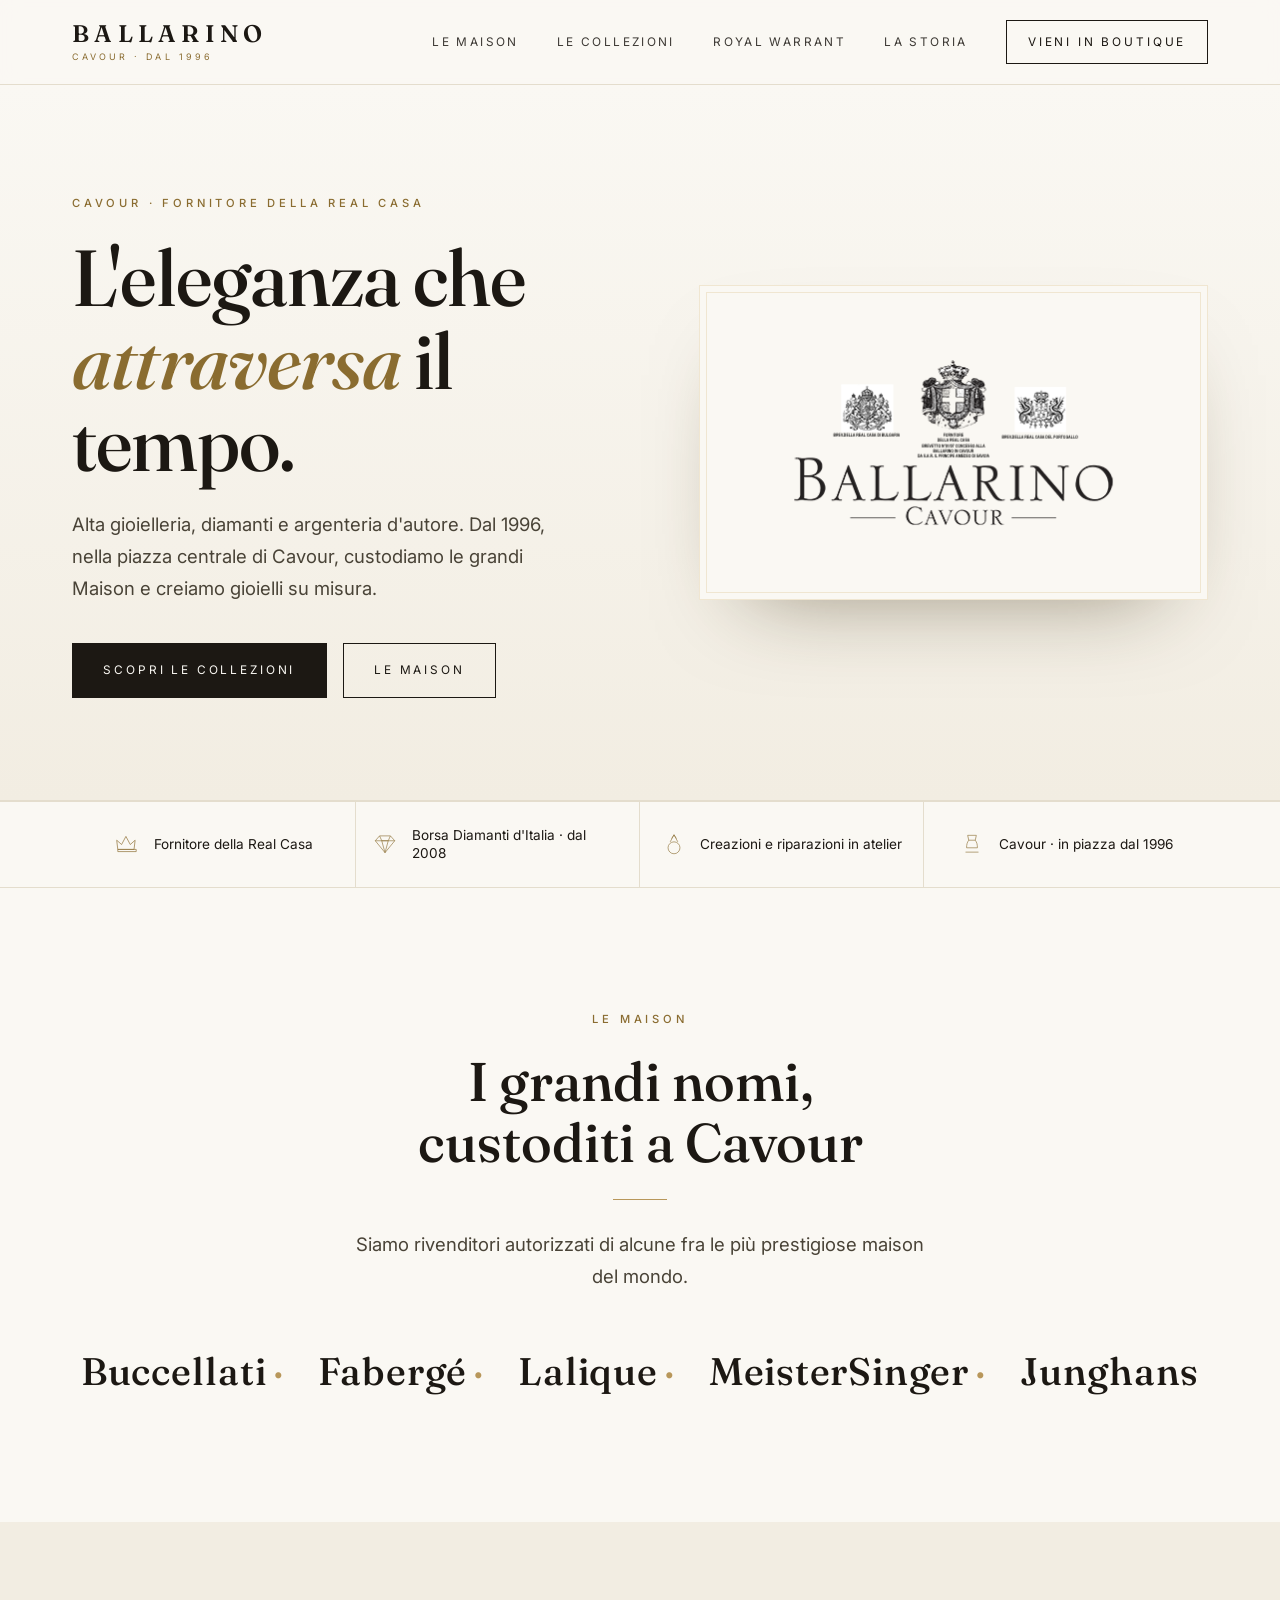
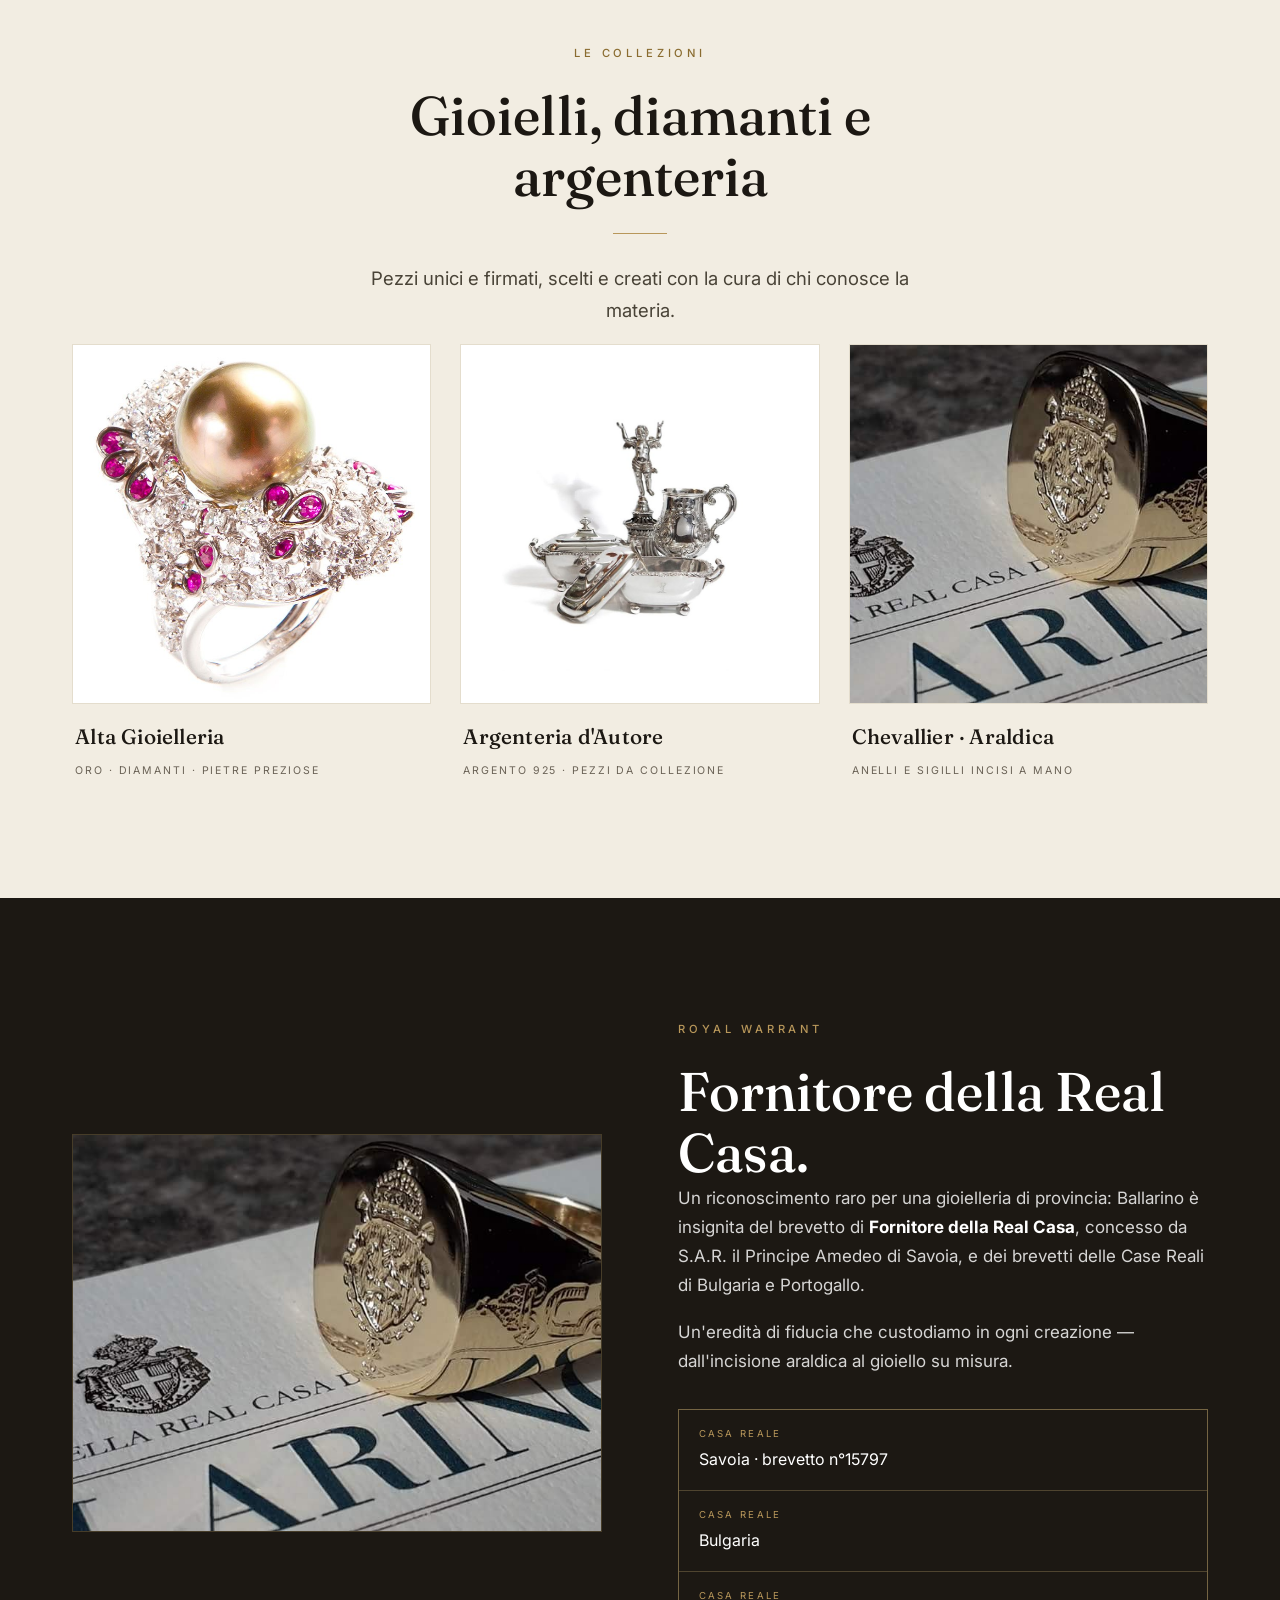
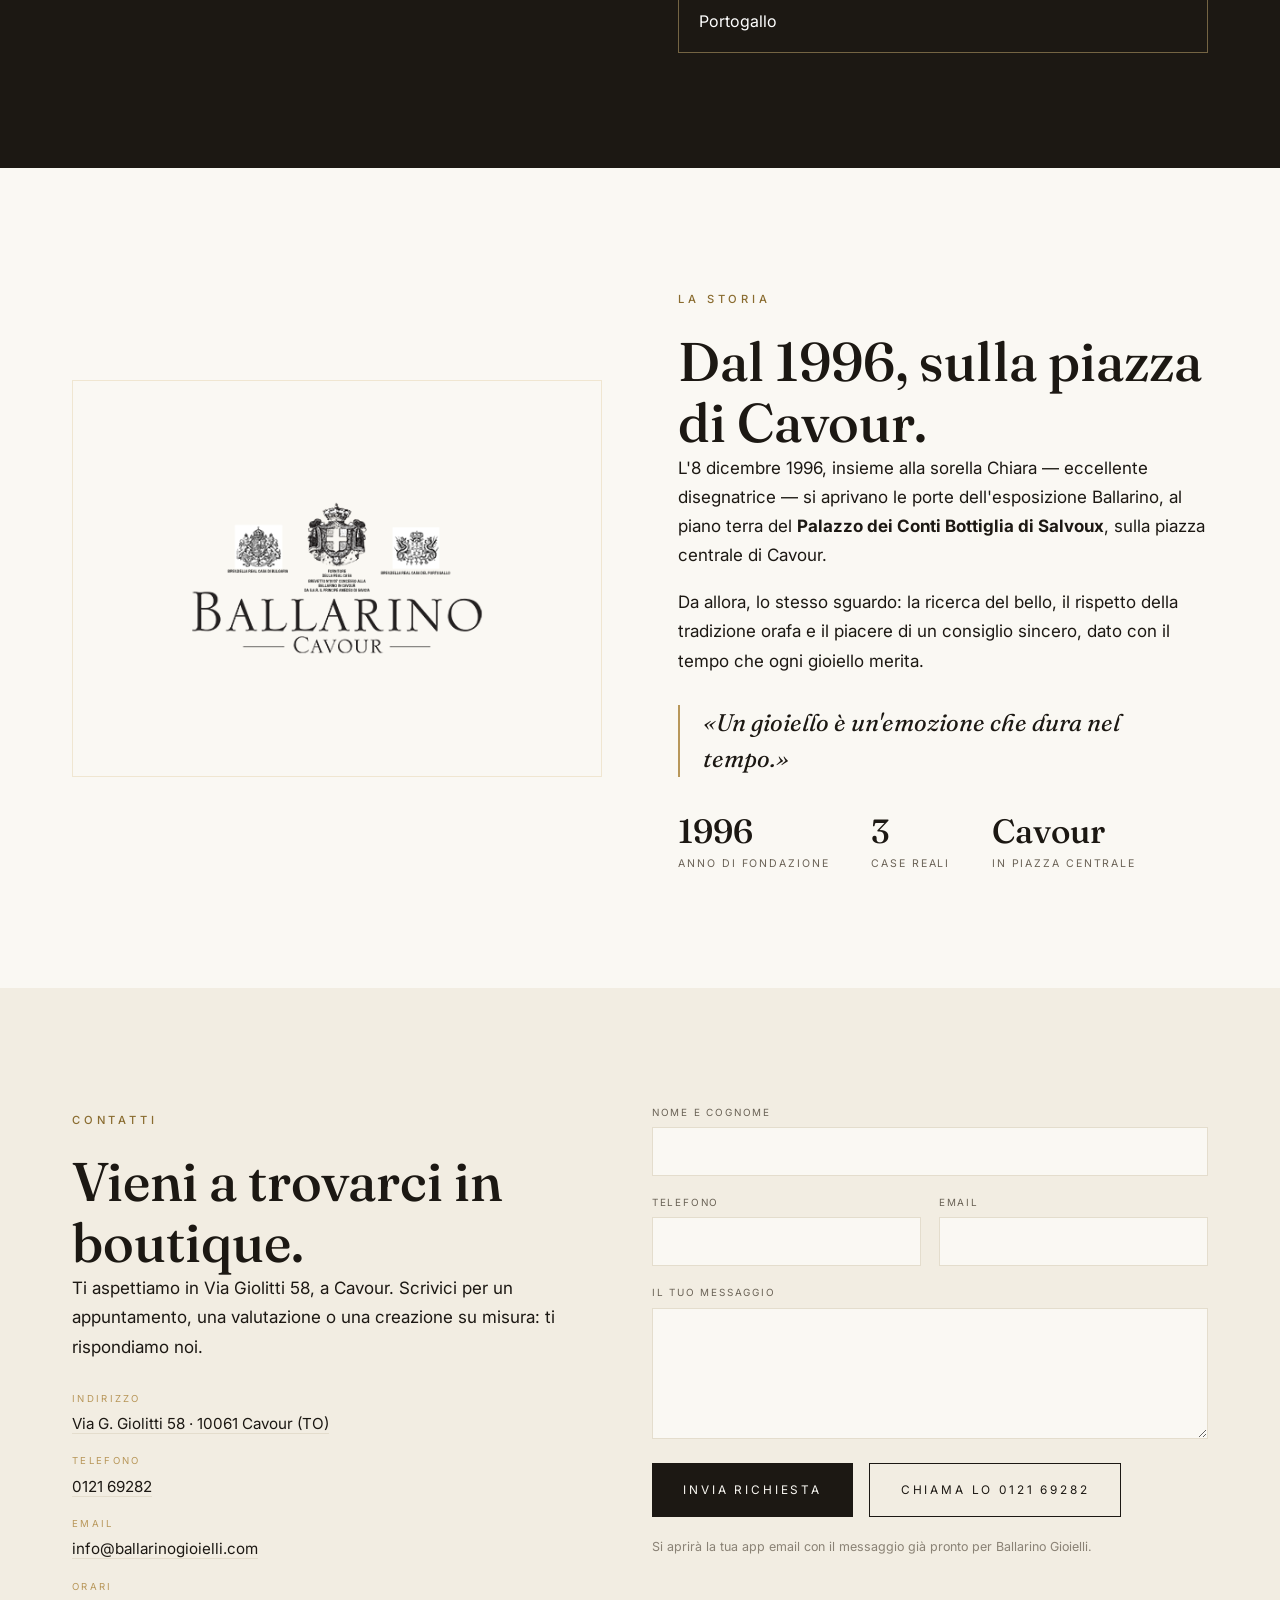
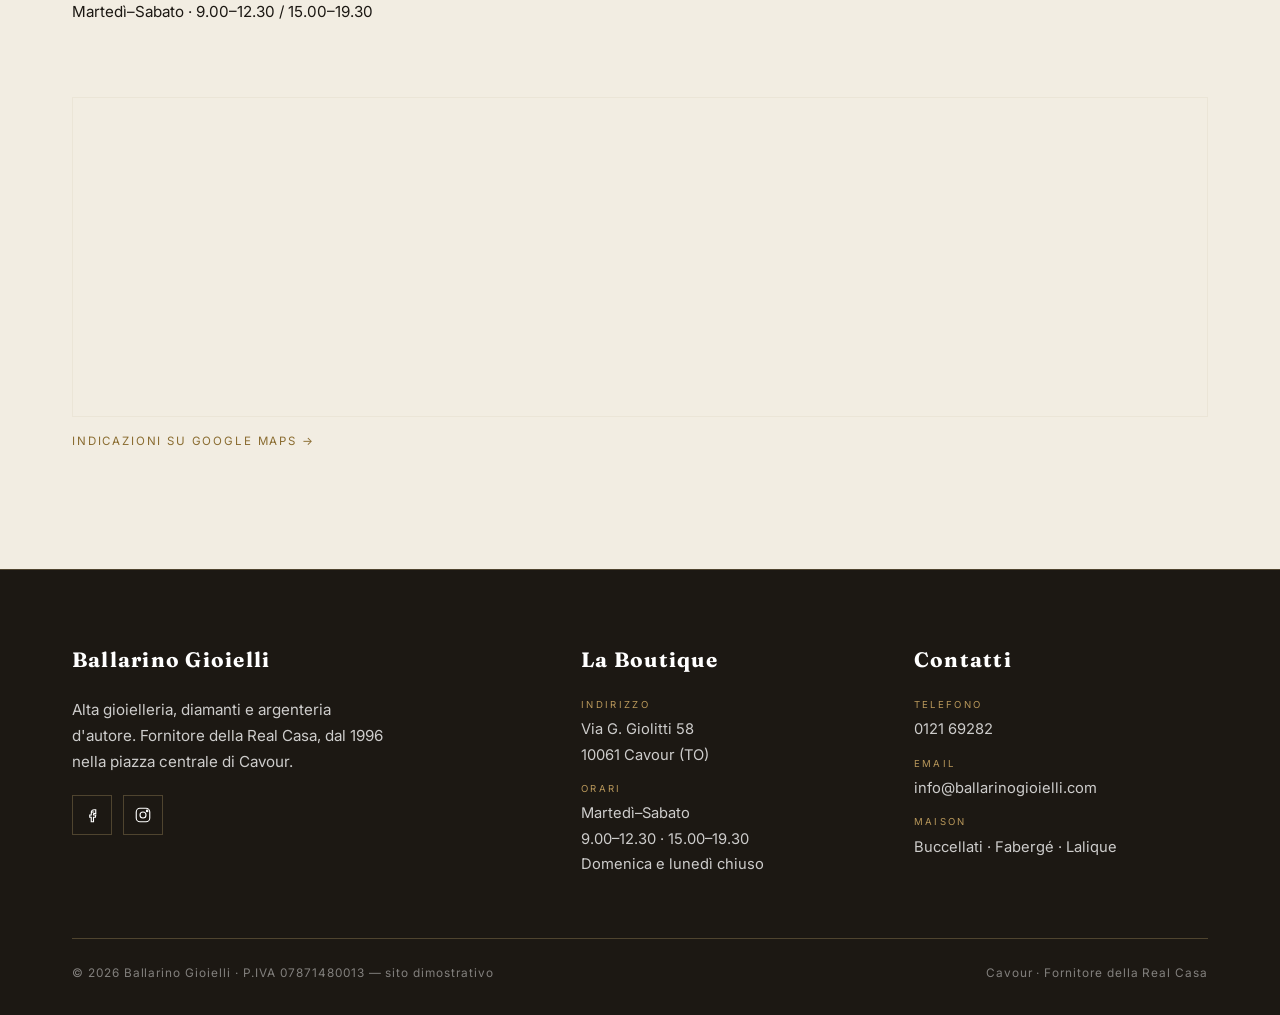
==== index.html @ b32fc480 "Sostituisci la foto hero (anello) con il logo Ballarino Co-Authored-By: Claude Opus 4.8 <noreply@ant" ====
<!DOCTYPE html>
<html lang="it">
<head>
<meta charset="UTF-8" />
<meta name="viewport" content="width=device-width, initial-scale=1.0, viewport-fit=cover" />
<title>Ballarino Gioielli · Cavour — Alta gioielleria, diamanti e argenteria · Fornitore della Real Casa</title>
<meta name="description" content="Ballarino Gioielli, dal 1996 nella piazza centrale di Cavour. Alta gioielleria, diamanti, argenteria e i grandi marchi — Buccellati, Fabergé, Lalique, MeisterSinger, Junghans. Fornitore della Real Casa." />
<meta name="theme-color" content="#faf8f3" />
<meta property="og:title" content="Ballarino Gioielli · Cavour" />
<meta property="og:description" content="Alta gioielleria, diamanti e argenteria d'autore. Fornitore della Real Casa, dal 1996 a Cavour. Maison Buccellati, Fabergé, Lalique." />
<meta property="og:type" content="website" />
<meta property="og:locale" content="it_IT" />
<meta property="og:site_name" content="Ballarino Gioielli" />
<meta property="og:url" content="https://ballarino.vercel.app/" />
<meta property="og:image" content="https://ballarino.vercel.app/assets/img/og-cover.jpg" />
<meta property="og:image:width" content="1200" />
<meta property="og:image:height" content="630" />
<meta property="og:image:alt" content="Anello di alta gioielleria con perla, diamanti e rubini — Ballarino Gioielli, Cavour" />
<meta name="twitter:card" content="summary_large_image" />
<meta name="twitter:image" content="https://ballarino.vercel.app/assets/img/og-cover.jpg" />
<link rel="canonical" href="https://ballarino.vercel.app/" />
<link rel="icon" type="image/svg+xml" href="assets/img/favicon.svg" />
<link rel="apple-touch-icon" href="assets/img/favicon.svg" />
<link rel="preconnect" href="https://fonts.googleapis.com">
<link rel="preconnect" href="https://fonts.gstatic.com" crossorigin>
<link href="https://fonts.googleapis.com/css2?family=Fraunces:ital,opsz,wght@0,9..144,400;0,9..144,500;0,9..144,600;1,9..144,400;1,9..144,500&family=Inter:wght@300;400;500&display=swap" rel="stylesheet">
<link rel="preload" as="image" href="assets/img/logo.png" fetchpriority="high" />
<link rel="stylesheet" href="assets/css/style.css" />
<script type="application/ld+json">
{
  "@context": "https://schema.org",
  "@type": "JewelryStore",
  "name": "Ballarino Gioielli",
  "url": "https://ballarino.vercel.app/",
  "image": "https://ballarino.vercel.app/assets/img/og-cover.jpg",
  "description": "Alta gioielleria, diamanti, argenteria e creazioni d'autore a Cavour dal 1996. Fornitore della Real Casa. Rivenditore Buccellati, Fabergé, Lalique, MeisterSinger, Junghans.",
  "telephone": "+390121692820",
  "email": "info@ballarinogioielli.com",
  "priceRange": "€€€€",
  "currenciesAccepted": "EUR",
  "foundingDate": "1996-12-08",
  "address": {
    "@type": "PostalAddress",
    "streetAddress": "Via G. Giolitti 58",
    "postalCode": "10061",
    "addressLocality": "Cavour",
    "addressRegion": "TO",
    "addressCountry": "IT"
  },
  "geo": { "@type": "GeoCoordinates", "latitude": 44.7848, "longitude": 7.3708 },
  "openingHoursSpecification": [
    { "@type": "OpeningHoursSpecification", "dayOfWeek": ["Tuesday","Wednesday","Thursday","Friday","Saturday"], "opens": "09:00", "closes": "12:30" },
    { "@type": "OpeningHoursSpecification", "dayOfWeek": ["Tuesday","Wednesday","Thursday","Friday","Saturday"], "opens": "15:00", "closes": "19:30" }
  ],
  "brand": ["Buccellati","Fabergé","Lalique","MeisterSinger","Junghans"],
  "sameAs": [
    "https://m.facebook.com/GioielleriaBallarino/",
    "https://www.instagram.com/explore/tags/ballarinogioielli/"
  ]
}
</script>
</head>
<body id="top">

<svg width="0" height="0" style="position:absolute" aria-hidden="true">
  <symbol id="ic-crown" viewBox="0 0 48 48" fill="none" stroke="currentColor" stroke-width="1.3"><path d="M7 34l-2-17 9 8 8-15 8 15 9-8-2 17z"/><path d="M7 34h34v4H7z"/></symbol>
  <symbol id="ic-diamond" viewBox="0 0 48 48" fill="none" stroke="currentColor" stroke-width="1.2"><path d="M14 9h20l8 9-18 22L6 18z"/><path d="M6 18h36M14 9l4 9 6 22 6-22 4-9M18 18h12"/></symbol>
  <symbol id="ic-ring" viewBox="0 0 48 48" fill="none" stroke="currentColor" stroke-width="1.2"><circle cx="24" cy="31" r="11"/><path d="M17 20l7-13 7 13"/><path d="M24 7l-4.5 7M24 7l4.5 7"/></symbol>
  <symbol id="ic-silver" viewBox="0 0 48 48" fill="none" stroke="currentColor" stroke-width="1.2"><path d="M16 8h16l-2 9H18z"/><path d="M18 17c-3 4-4 8-4 14h20c0-6-1-10-4-14"/><path d="M12 39h24"/></symbol>
  <symbol id="ic-loupe" viewBox="0 0 48 48" fill="none" stroke="currentColor" stroke-width="1.2"><circle cx="21" cy="21" r="13"/><line x1="31" y1="31" x2="41" y2="41"/><path d="M21 14a7 7 0 0 0-7 7"/></symbol>
  <symbol id="ic-watch" viewBox="0 0 48 48" fill="none" stroke="currentColor" stroke-width="1.2"><circle cx="24" cy="24" r="11"/><path d="M24 18v6l4 3M18 13l1-6h10l1 6M18 35l1 6h10l1-6"/></symbol>
</svg>

<header class="site-header">
  <div class="wrap bar">
    <a class="brand" href="#top" aria-label="Ballarino Gioielli · Cavour">
      <b>BALLARINO</b><small>Cavour · dal 1996</small>
    </a>
    <nav class="nav" id="nav">
      <a class="nav__link" href="#maison">Le Maison</a>
      <a class="nav__link" href="#collezioni">Le Collezioni</a>
      <a class="nav__link" href="#warrant">Royal Warrant</a>
      <a class="nav__link" href="#storia">La Storia</a>
      <a class="btn" href="#contatti">Vieni in boutique</a>
    </nav>
    <button class="nav-toggle" id="navToggle" aria-label="Apri il menu" aria-expanded="false" aria-controls="nav">
      <svg class="i-open" width="26" height="26" viewBox="0 0 24 24" fill="none" stroke="currentColor" stroke-width="1.3" stroke-linecap="round"><line x1="3" y1="7" x2="21" y2="7"/><line x1="3" y1="12" x2="21" y2="12"/><line x1="3" y1="17" x2="21" y2="17"/></svg>
      <svg class="i-close" width="26" height="26" viewBox="0 0 24 24" fill="none" stroke="currentColor" stroke-width="1.3" stroke-linecap="round"><line x1="5" y1="5" x2="19" y2="19"/><line x1="19" y1="5" x2="5" y2="19"/></svg>
    </button>
  </div>
</header>

<main>

  <!-- HERO -->
  <section class="hero">
    <div class="wrap hero-grid">
      <div class="hero-text reveal">
        <span class="eyebrow">Cavour · Fornitore della Real Casa</span>
        <h1>L'eleganza che <em>attraversa</em> il tempo.</h1>
        <p class="lead">Alta gioielleria, diamanti e argenteria d'autore. Dal 1996, nella piazza
          centrale di Cavour, custodiamo le grandi Maison e creiamo gioielli su misura.</p>
        <div class="hero-cta">
          <a class="btn btn--solid" href="#collezioni">Scopri le collezioni</a>
          <a class="btn" href="#maison">Le Maison</a>
        </div>
      </div>
      <div class="hero-art hero-art--logo reveal">
        <img src="assets/img/logo.png" width="364" height="170" fetchpriority="high" alt="Marchio Ballarino Gioielli con i brevetti delle Case Reali di Savoia, Bulgaria e Portogallo">
      </div>
    </div>
  </section>

  <!-- STRISCIA CREDENZIALI -->
  <section class="trust" aria-label="Credenziali">
    <div class="wrap trust-row">
      <div class="trust-item"><svg viewBox="0 0 48 48" fill="none" stroke="currentColor" stroke-width="1.3"><use href="#ic-crown"/></svg><span>Fornitore della Real Casa</span></div>
      <div class="trust-item"><svg viewBox="0 0 48 48" fill="none" stroke="currentColor" stroke-width="1.3"><use href="#ic-diamond"/></svg><span>Borsa Diamanti d'Italia · dal 2008</span></div>
      <div class="trust-item"><svg viewBox="0 0 48 48" fill="none" stroke="currentColor" stroke-width="1.3"><use href="#ic-ring"/></svg><span>Creazioni e riparazioni in atelier</span></div>
      <div class="trust-item"><svg viewBox="0 0 48 48" fill="none" stroke="currentColor" stroke-width="1.3"><use href="#ic-silver"/></svg><span>Cavour · in piazza dal 1996</span></div>
    </div>
  </section>

  <!-- LE MAISON -->
  <section class="section" id="maison">
    <div class="wrap">
      <div class="section-head section-head--center reveal">
        <span class="eyebrow">Le Maison</span>
        <h2>I grandi nomi, custoditi a Cavour</h2>
        <div class="center-rule"></div>
        <p class="lead">Siamo rivenditori autorizzati di alcune fra le più prestigiose maison del mondo.</p>
      </div>
      <ul class="maison-list reveal">
        <li>Buccellati</li>
        <li>Fabergé</li>
        <li>Lalique</li>
        <li>MeisterSinger</li>
        <li>Junghans</li>
      </ul>
    </div>
  </section>

  <!-- LE COLLEZIONI -->
  <section class="section section--soft" id="collezioni">
    <div class="wrap">
      <div class="section-head section-head--center reveal">
        <span class="eyebrow">Le Collezioni</span>
        <h2>Gioielli, diamanti e argenteria</h2>
        <div class="center-rule"></div>
        <p class="lead">Pezzi unici e firmati, scelti e creati con la cura di chi conosce la materia.</p>
      </div>
      <div class="coll-grid reveal">
        <figure class="coll">
          <div class="coll-ph"><img loading="lazy" src="assets/img/jewel.jpg" width="900" height="900" alt="Anello di alta gioielleria con perla, diamanti e rubini"></div>
          <figcaption><h3>Alta Gioielleria</h3><span>Oro · Diamanti · Pietre preziose</span></figcaption>
        </figure>
        <figure class="coll">
          <div class="coll-ph"><img loading="lazy" src="assets/img/argenteria.jpg" width="1500" height="843" alt="Argenteria d'autore: oggetti e servizi in argento"></div>
          <figcaption><h3>Argenteria d'Autore</h3><span>Argento 925 · Pezzi da collezione</span></figcaption>
        </figure>
        <figure class="coll">
          <div class="coll-ph"><img loading="lazy" src="assets/img/chevallier.jpg" width="1000" height="750" alt="Anello chevalier in oro con stemma araldico inciso"></div>
          <figcaption><h3>Chevallier · Araldica</h3><span>Anelli e sigilli incisi a mano</span></figcaption>
        </figure>
      </div>
    </div>
  </section>

  <!-- ROYAL WARRANT -->
  <section class="section warrant" id="warrant">
    <div class="wrap split">
      <div class="split-media reveal"><img loading="lazy" src="assets/img/chevallier.jpg" width="1000" height="750" alt="Anello sigillo in oro con stemma della Real Casa di Savoia"></div>
      <div class="reveal">
        <span class="eyebrow">Royal Warrant</span>
        <h2>Fornitore della Real Casa.</h2>
        <p>Un riconoscimento raro per una gioielleria di provincia: Ballarino è insignita del
          brevetto di <strong>Fornitore della Real Casa</strong>, concesso da S.A.R. il Principe
          Amedeo di Savoia, e dei brevetti delle Case Reali di Bulgaria e Portogallo.</p>
        <p>Un'eredità di fiducia che custodiamo in ogni creazione — dall'incisione araldica al
          gioiello su misura.</p>
        <ul class="warrant-list">
          <li><span>Casa Reale</span>Savoia · brevetto n°15797</li>
          <li><span>Casa Reale</span>Bulgaria</li>
          <li><span>Casa Reale</span>Portogallo</li>
        </ul>
      </div>
    </div>
  </section>

  <!-- STORIA -->
  <section class="section" id="storia">
    <div class="wrap split split--rev">
      <div class="reveal">
        <span class="eyebrow">La Storia</span>
        <h2>Dal 1996, sulla piazza di Cavour.</h2>
        <p>L'8 dicembre 1996, insieme alla sorella Chiara — eccellente disegnatrice — si aprivano
          le porte dell'esposizione Ballarino, al piano terra del <strong>Palazzo dei Conti
          Bottiglia di Salvoux</strong>, sulla piazza centrale di Cavour.</p>
        <p>Da allora, lo stesso sguardo: la ricerca del bello, il rispetto della tradizione orafa
          e il piacere di un consiglio sincero, dato con il tempo che ogni gioiello merita.</p>
        <p class="pull">«Un gioiello è un'emozione che dura nel tempo.»</p>
        <div class="stats">
          <div><div class="n">1996</div><div class="l">Anno di fondazione</div></div>
          <div><div class="n">3</div><div class="l">Case Reali</div></div>
          <div><div class="n">Cavour</div><div class="l">In piazza centrale</div></div>
        </div>
      </div>
      <div class="split-media split-media--emblem reveal">
        <img loading="lazy" src="assets/img/logo.png" width="364" height="170" alt="Marchio Ballarino Gioielli con i brevetti delle Case Reali di Savoia, Bulgaria e Portogallo">
      </div>
    </div>
  </section>

  <!-- CONTATTI -->
  <section class="section section--soft" id="contatti">
    <div class="wrap form-wrap">
      <div class="form-intro reveal">
        <span class="eyebrow">Contatti</span>
        <h2>Vieni a trovarci in boutique.</h2>
        <p>Ti aspettiamo in Via Giolitti 58, a Cavour. Scrivici per un appuntamento, una
          valutazione o una creazione su misura: ti rispondiamo noi.</p>
        <ul class="contact-list">
          <li><span class="foot-label">Indirizzo</span><a href="https://maps.google.com/?q=Ballarino+Gioielli+Via+Giolitti+58+Cavour" target="_blank" rel="noopener">Via G. Giolitti 58 · 10061 Cavour (TO)</a></li>
          <li><span class="foot-label">Telefono</span><a href="tel:+39012169282">0121 69282</a></li>
          <li><span class="foot-label">Email</span><a href="mailto:info@ballarinogioielli.com">info@ballarinogioielli.com</a></li>
          <li><span class="foot-label">Orari</span>Martedì–Sabato · 9.00–12.30 / 15.00–19.30</li>
        </ul>
      </div>
      <form class="contact-form reveal" id="contactForm" novalidate>
        <div class="field">
          <label for="cf-nome">Nome e cognome</label>
          <input id="cf-nome" name="nome" type="text" autocomplete="name" required>
        </div>
        <div class="field-row">
          <div class="field">
            <label for="cf-tel">Telefono</label>
            <input id="cf-tel" name="tel" type="tel" autocomplete="tel" inputmode="tel">
          </div>
          <div class="field">
            <label for="cf-email">Email</label>
            <input id="cf-email" name="email" type="email" autocomplete="email">
          </div>
        </div>
        <div class="field">
          <label for="cf-msg">Il tuo messaggio</label>
          <textarea id="cf-msg" name="messaggio" rows="4" required></textarea>
        </div>
        <p class="form-error" id="cfError" role="alert" hidden>Inserisci almeno il nome e un messaggio.</p>
        <div class="form-actions">
          <button type="submit" class="btn btn--solid">Invia richiesta</button>
          <a class="btn" href="tel:+39012169282">Chiama lo 0121 69282</a>
        </div>
        <p class="form-note">Si aprirà la tua app email con il messaggio già pronto per Ballarino Gioielli.</p>
      </form>
    </div>
    <div class="wrap">
      <div class="foot-map reveal">
        <iframe title="Mappa — Ballarino Gioielli, Via Giolitti 58, Cavour" loading="lazy" src="https://www.openstreetmap.org/export/embed.html?bbox=7.3668%2C44.7828%2C7.3748%2C44.7868&amp;layer=mapnik&amp;marker=44.7848%2C7.3708"></iframe>
        <a class="foot-map__link" href="https://maps.google.com/?q=Ballarino+Gioielli+Via+Giolitti+58+Cavour" target="_blank" rel="noopener">Indicazioni su Google Maps →</a>
      </div>
    </div>
  </section>

</main>

<!-- FOOTER -->
<footer class="site-footer">
  <div class="wrap">
    <div class="foot-grid">
      <div class="foot-about">
        <h4>Ballarino Gioielli</h4>
        <p>Alta gioielleria, diamanti e argenteria d'autore. Fornitore della Real Casa, dal 1996 nella piazza centrale di Cavour.</p>
        <div class="socials">
          <a href="https://m.facebook.com/GioielleriaBallarino/" target="_blank" rel="noopener" aria-label="Facebook"><svg width="18" height="18" viewBox="0 0 24 24" fill="none" stroke="currentColor" stroke-width="1.5"><path d="M15 8h-2a2 2 0 0 0-2 2v2H9v3h2v6h3v-6h2.5l.5-3H14v-1.5a.5.5 0 0 1 .5-.5H17V5h-2a4 4 0 0 0-4 4"/></svg></a>
          <a href="https://www.instagram.com/explore/tags/ballarinogioielli/" target="_blank" rel="noopener" aria-label="Instagram"><svg width="18" height="18" viewBox="0 0 24 24" fill="none" stroke="currentColor" stroke-width="1.5"><rect x="3" y="3" width="18" height="18" rx="5"/><circle cx="12" cy="12" r="4"/><circle cx="17.5" cy="6.5" r="1"/></svg></a>
        </div>
      </div>
      <div>
        <h4>La Boutique</h4>
        <ul class="foot-list">
          <li><span class="foot-label">Indirizzo</span><a href="https://maps.google.com/?q=Ballarino+Gioielli+Via+Giolitti+58+Cavour" target="_blank" rel="noopener">Via G. Giolitti 58<br>10061 Cavour (TO)</a></li>
          <li><span class="foot-label">Orari</span>Martedì–Sabato<br>9.00–12.30 · 15.00–19.30<br>Domenica e lunedì chiuso</li>
        </ul>
      </div>
      <div>
        <h4>Contatti</h4>
        <ul class="foot-list">
          <li><span class="foot-label">Telefono</span><a href="tel:+39012169282">0121 69282</a></li>
          <li><span class="foot-label">Email</span><a href="mailto:info@ballarinogioielli.com">info@ballarinogioielli.com</a></li>
          <li><span class="foot-label">Maison</span>Buccellati · Fabergé · Lalique</li>
        </ul>
      </div>
    </div>
    <div class="foot-bottom">
      <span>© <span id="yr"></span> Ballarino Gioielli · P.IVA 07871480013 — sito dimostrativo</span>
      <span>Cavour · Fornitore della Real Casa</span>
    </div>
  </div>
</footer>

<!-- BARRA CONTATTI MOBILE -->
<nav class="mobile-bar" aria-label="Contatti rapidi">
  <a href="tel:+39012169282"><svg viewBox="0 0 24 24" fill="none" stroke="currentColor" stroke-width="1.6"><path d="M5 4h4l2 5-2.5 1.5a11 11 0 0 0 5 5L16 13l5 2v4a1 1 0 0 1-1 1A16 16 0 0 1 4 5a1 1 0 0 1 1-1"/></svg>Chiama</a>
  <a href="mailto:info@ballarinogioielli.com"><svg viewBox="0 0 24 24" fill="none" stroke="currentColor" stroke-width="1.6"><rect x="3" y="5" width="18" height="14" rx="2"/><path d="M4 7l8 6 8-6"/></svg>Email</a>
  <a href="https://maps.google.com/?q=Ballarino+Gioielli+Via+Giolitti+58+Cavour" target="_blank" rel="noopener"><svg viewBox="0 0 24 24" fill="none" stroke="currentColor" stroke-width="1.6"><path d="M12 21s-7-5.5-7-11a7 7 0 0 1 14 0c0 5.5-7 11-7 11z"/><circle cx="12" cy="10" r="2.5"/></svg>Mappa</a>
</nav>

<!-- LIGHTBOX -->
<div class="lightbox" id="lightbox" role="dialog" aria-modal="true" aria-hidden="true">
  <button class="lb-close" id="lbClose" aria-label="Chiudi"><svg width="28" height="28" viewBox="0 0 24 24" fill="none" stroke="currentColor" stroke-width="1.5" stroke-linecap="round"><line x1="5" y1="5" x2="19" y2="19"/><line x1="19" y1="5" x2="5" y2="19"/></svg></button>
  <img id="lbImg" src="" alt="" />
  <div class="lb-cap" id="lbCap"></div>
</div>

<script>
  const toggle=document.getElementById('navToggle'),nav=document.getElementById('nav');
  toggle.addEventListener('click',()=>{const o=nav.classList.toggle('open');toggle.setAttribute('aria-expanded',o);toggle.setAttribute('aria-label',o?'Chiudi il menu':'Apri il menu');});
  nav.querySelectorAll('a').forEach(a=>a.addEventListener('click',()=>{nav.classList.remove('open');toggle.setAttribute('aria-expanded','false');}));
  document.getElementById('yr').textContent=new Date().getFullYear();
  const io=new IntersectionObserver((es)=>{es.forEach(e=>{if(e.isIntersecting){e.target.classList.add('in');io.unobserve(e.target);}})},{threshold:.12});
  document.querySelectorAll('.reveal').forEach(el=>io.observe(el));
  // lightbox
  const lb=document.getElementById('lightbox'),lbImg=document.getElementById('lbImg'),lbCap=document.getElementById('lbCap'),lbClose=document.getElementById('lbClose');
  function closeLb(){lb.classList.remove('open');lb.setAttribute('aria-hidden','true');document.body.style.overflow='';}
  document.querySelectorAll('.coll-ph img').forEach(img=>{img.addEventListener('click',()=>{const fig=img.closest('.coll'),cap=fig?fig.querySelector('h3'):null;lbImg.src=img.currentSrc||img.src;lbImg.alt=img.alt||'';lbCap.textContent=cap?cap.textContent:'';lb.classList.add('open');lb.setAttribute('aria-hidden','false');document.body.style.overflow='hidden';lbClose.focus();});});
  lbClose.addEventListener('click',closeLb);
  lb.addEventListener('click',e=>{if(e.target===lb)closeLb();});
  document.addEventListener('keydown',e=>{if(e.key==='Escape')closeLb();});
  // contact form -> email
  (function(){
    const form=document.getElementById('contactForm'); if(!form) return;
    const err=document.getElementById('cfError');
    const val=id=>(form.querySelector('#'+id)?.value||'').trim();
    form.addEventListener('submit',e=>{
      e.preventDefault();
      const nome=val('cf-nome'),msg=val('cf-msg');
      if(!nome||!msg){ err.hidden=false; (!nome?form.querySelector('#cf-nome'):form.querySelector('#cf-msg')).focus(); return; }
      err.hidden=true;
      const tel=val('cf-tel'),email=val('cf-email');
      let body='Richiesta dal sito — Ballarino Gioielli\n\nNome: '+nome;
      if(tel) body+='\nTelefono: '+tel;
      if(email) body+='\nEmail: '+email;
      body+='\n\nMessaggio:\n'+msg;
      window.location.href='mailto:info@ballarinogioielli.com?subject='+encodeURIComponent('Richiesta da '+nome)+'&body='+encodeURIComponent(body);
    });
  })();
</script>
</body>
</html>
---- assets/css/style.css ----
/* ============================================================
   BALLARINO GIOIELLI — Cavour · alta gioielleria
   Avorio & oro · Fraunces (display) + Inter · editoriale di lusso
   ============================================================ */

:root{
  --ink:#1c1813;
  --ink-2:#2a241c;
  --paper:#faf8f3;
  --paper-2:#f2ede2;
  --paper-deep:#1c1813;
  --grey:#6a6256;
  --grey-soft:#8a8275;
  --line:#e4ddcd;
  --line-dk:rgba(212,184,120,.28);
  --gold:#8a6c30;
  --gold-soft:#b8975a;
  --wrap:1200px;
  --ease:cubic-bezier(.22,.61,.36,1);
}

*{box-sizing:border-box}
html{scroll-behavior:smooth}
[id]{scroll-margin-top:96px}
body{
  margin:0;background:var(--paper);color:var(--ink);
  font-family:"Inter",system-ui,sans-serif;font-weight:400;
  font-size:17px;line-height:1.72;-webkit-font-smoothing:antialiased;
}
img{max-width:100%;display:block}
a{color:inherit}
.wrap{max-width:var(--wrap);margin:0 auto;padding:0 32px}

/* ---------- type ---------- */
h1,h2,h3{font-family:"Fraunces",Georgia,serif;font-weight:500;line-height:1.12;margin:0;letter-spacing:0}
h1{font-size:clamp(2.7rem,6.2vw,5rem);line-height:1.04;letter-spacing:-.01em}
h2{font-size:clamp(2.1rem,4.4vw,3.4rem)}
h3{font-size:1.3rem;letter-spacing:.01em}
p{margin:0 0 1.1rem}
.lead{font-size:1.16rem;color:#494337;font-weight:400}
.eyebrow{display:inline-block;font-size:.7rem;font-weight:500;letter-spacing:.34em;
  text-transform:uppercase;color:var(--gold);margin:0 0 1.4rem}
.center-rule{width:54px;height:1px;background:var(--gold-soft);margin:1.6rem auto 1.8rem}

/* ---------- buttons ---------- */
.btn{display:inline-flex;align-items:center;gap:.6rem;cursor:pointer;text-decoration:none;
  font-family:"Inter",sans-serif;font-weight:400;font-size:.74rem;letter-spacing:.24em;text-transform:uppercase;
  padding:1rem 1.9rem;border:1px solid var(--ink);color:var(--ink);background:transparent;
  transition:background .35s var(--ease),color .35s var(--ease),border-color .35s var(--ease)}
.btn:hover{background:var(--ink);color:var(--paper)}
.btn--solid{background:var(--ink);color:var(--paper)}
.btn--solid:hover{background:#000}
.btn--gold{background:var(--gold);border-color:var(--gold);color:#fff}
.btn--gold:hover{background:var(--ink);border-color:var(--ink)}
.btn--light{border-color:var(--paper);color:var(--paper)}
.btn--light:hover{background:var(--paper);color:var(--ink)}

/* ---------- header ---------- */
.site-header{position:sticky;top:0;z-index:60;background:rgba(250,248,243,.88);
  backdrop-filter:blur(10px);border-bottom:1px solid var(--line)}
.bar{display:flex;align-items:center;justify-content:space-between;height:84px}
.brand{display:flex;flex-direction:column;text-decoration:none;line-height:1}
.brand b{font-family:"Fraunces",serif;font-weight:600;font-size:1.5rem;letter-spacing:.22em;color:var(--ink)}
.brand small{font-size:.56rem;letter-spacing:.34em;text-transform:uppercase;color:var(--gold);margin-top:7px}
.nav{display:flex;align-items:center;gap:2.4rem}
.nav__link{font-size:.74rem;letter-spacing:.2em;text-transform:uppercase;color:var(--ink);
  text-decoration:none;opacity:.85;position:relative;transition:opacity .25s}
.nav__link::after{content:"";position:absolute;left:0;bottom:-7px;height:1px;width:0;background:var(--gold);transition:width .3s var(--ease)}
.nav__link:hover{opacity:1}.nav__link:hover::after{width:100%}
.nav .btn{padding:.7rem 1.3rem}
.nav-toggle{display:none;background:none;border:0;color:var(--ink);cursor:pointer;padding:8px}

/* ---------- hero ---------- */
.hero{background:linear-gradient(180deg,var(--paper) 0%,var(--paper-2) 100%);border-bottom:1px solid var(--line)}
.hero-grid{display:grid;grid-template-columns:1.05fr .95fr;gap:clamp(2rem,5vw,4.5rem);align-items:center;
  padding-block:clamp(3.5rem,8vw,7rem)}
.hero h1{margin:0 0 1.6rem}
.hero h1 em{font-style:italic;color:var(--gold)}
.hero .lead{color:#494337;max-width:42ch}
.hero-cta{display:flex;gap:1rem;flex-wrap:wrap;margin-top:2.4rem}
.hero-art{position:relative;padding:14px;background:var(--paper);border:1px solid var(--line-dk);
  box-shadow:0 40px 90px -50px rgba(60,45,15,.55)}
.hero-art::after{content:"";position:absolute;inset:6px;border:1px solid var(--line-dk);pointer-events:none}
.hero-art img{width:100%;height:auto;display:block;aspect-ratio:1/1;object-fit:cover}
.hero-art--logo{display:flex;align-items:center;justify-content:center;padding:clamp(2.4rem,6vw,4.5rem)}
.hero-art--logo img{aspect-ratio:auto;object-fit:contain;max-width:100%}

/* ---------- sections ---------- */
.section{padding:clamp(4.5rem,9vw,8rem) 0}
.section--soft{background:var(--paper-2)}
.section-head{max-width:42ch}
.section-head--center{margin-inline:auto;text-align:center;max-width:52ch}

/* ---------- le maison (brand strip) ---------- */
.maison-list{list-style:none;margin:2.6rem 0 0;padding:0;display:flex;flex-wrap:wrap;
  justify-content:center;align-items:center;gap:1.2rem clamp(1.6rem,4vw,3.4rem)}
.maison-list li{font-family:"Fraunces",serif;font-weight:500;font-size:clamp(1.5rem,3.4vw,2.4rem);
  letter-spacing:.02em;color:var(--ink);position:relative;padding:.2rem 0;transition:color .3s var(--ease)}
.maison-list li:hover{color:var(--gold)}
.maison-list li:not(:last-child)::after{content:"·";position:absolute;right:clamp(-1rem,-2vw,-1.8rem);color:var(--gold-soft)}

/* ---------- collezioni ---------- */
.coll-grid{display:grid;grid-template-columns:repeat(3,1fr);gap:1.8rem;margin-top:.5rem}
.coll{margin:0}
.coll-ph{aspect-ratio:1/1;overflow:hidden;background:#fff;border:1px solid var(--line);cursor:zoom-in}
.coll-ph img{width:100%;height:100%;object-fit:cover;transition:transform .7s var(--ease)}
.coll:hover .coll-ph img{transform:scale(1.04)}
.coll figcaption{padding:1.3rem .2rem 0}
.coll figcaption h3{margin-bottom:.35rem}
.coll figcaption span{font-size:.66rem;letter-spacing:.18em;text-transform:uppercase;color:var(--grey)}

/* ---------- editorial split ---------- */
.split{display:grid;grid-template-columns:1fr 1fr;gap:clamp(2.5rem,6vw,5.5rem);align-items:center}
.split--rev .split-media{order:-1}
.split-media{aspect-ratio:4/3;background:#fff;border:1px solid var(--line);overflow:hidden}
.split-media img{width:100%;height:100%;object-fit:cover;display:block}
.split-media--emblem{aspect-ratio:4/3;background:var(--paper);display:grid;place-items:center;padding:2.4rem;border:1px solid var(--line-dk)}
.split-media--emblem img{width:min(330px,80%);height:auto;object-fit:contain}
.pull{font-family:"Fraunces",serif;font-style:italic;font-size:1.5rem;line-height:1.5;
  color:var(--ink);margin:1.8rem 0 0;padding-left:1.4rem;border-left:2px solid var(--gold-soft)}
.stats{display:flex;gap:2.6rem;margin-top:2.4rem;flex-wrap:wrap}
.stats .n{font-family:"Fraunces",serif;font-weight:500;font-size:2.1rem;line-height:1;color:var(--ink)}
.stats .l{font-size:.66rem;letter-spacing:.18em;text-transform:uppercase;color:var(--grey);margin-top:.4rem}

/* ---------- royal warrant (dark band) ---------- */
.warrant{background:var(--paper-deep);color:rgba(255,255,255,.82)}
.warrant .eyebrow{color:var(--gold-soft)}
.warrant h2{color:#fff}
.warrant strong{color:#fff}
.warrant .split-media{border-color:var(--line-dk);background:#0f0d0a}
.warrant-list{list-style:none;margin:2rem 0 0;padding:0;display:grid;gap:1px;background:var(--line-dk);border:1px solid var(--line-dk)}
.warrant-list li{background:var(--paper-deep);padding:1rem 1.2rem;font-size:1rem;color:#fff}
.warrant-list li span{display:block;font-size:.6rem;letter-spacing:.24em;text-transform:uppercase;color:var(--gold-soft);margin-bottom:.25rem}

/* ---------- striscia credenziali ---------- */
.trust{border-top:1px solid var(--line);border-bottom:1px solid var(--line);background:var(--paper)}
.trust-row{display:grid;grid-template-columns:repeat(4,1fr)}
.trust-item{display:flex;align-items:center;gap:.85rem;justify-content:center;
  padding:1.5rem 1rem;border-right:1px solid var(--line);font-size:.85rem;line-height:1.35;color:var(--ink)}
.trust-item:last-child{border-right:0}
.trust-item svg{width:26px;height:26px;flex:none;color:var(--gold);opacity:.95}
@media (max-width:760px){
  .trust-row{grid-template-columns:repeat(2,1fr)}
  .trust-item{border-bottom:1px solid var(--line);font-size:.8rem;padding:1.2rem .85rem}
  .trust-item:nth-child(2n){border-right:0}
  .trust-item:nth-last-child(-n+2){border-bottom:0}
}
@media (max-width:430px){ .trust-item{flex-direction:column;text-align:center;gap:.55rem} }

/* ---------- footer ---------- */
.site-footer{background:var(--paper-deep);color:rgba(255,255,255,.78);padding:4.5rem 0 2rem;border-top:1px solid var(--line-dk)}
.foot-grid{display:grid;grid-template-columns:1.6fr 1fr 1fr;gap:2.4rem}
.site-footer h4{font-family:"Fraunces",serif;font-size:1.3rem;letter-spacing:.06em;color:#fff;margin:0 0 1.2rem}
.site-footer .foot-about p{max-width:32ch;font-size:.95rem}
.foot-list{list-style:none;padding:0;margin:0}
.foot-list li{margin-bottom:.8rem;font-size:.92rem}
.foot-list a{text-decoration:none}.foot-list a:hover{color:#fff}
.foot-label{font-size:.6rem;letter-spacing:.24em;text-transform:uppercase;color:var(--gold-soft);display:block;margin-bottom:.25rem}
.socials{display:flex;gap:.7rem;margin-top:1.2rem}
.socials a{width:40px;height:40px;border:1px solid var(--line-dk);display:grid;place-items:center;color:#fff;transition:background .3s,color .3s,border-color .3s}
.socials a:hover{background:var(--gold);border-color:var(--gold);color:#fff}
.foot-bottom{margin-top:3rem;padding-top:1.5rem;border-top:1px solid var(--line-dk);
  display:flex;justify-content:space-between;gap:1rem;flex-wrap:wrap;font-size:.74rem;letter-spacing:.08em;color:rgba(255,255,255,.45)}

/* ---------- form ---------- */
.form-wrap{display:grid;grid-template-columns:.95fr 1.05fr;gap:clamp(2.5rem,6vw,5rem);align-items:start}
.contact-list{list-style:none;margin:1.8rem 0 0;padding:0}
.contact-list li{margin-bottom:1rem;font-size:.95rem;color:var(--ink)}
.contact-list a{text-decoration:none;border-bottom:1px solid var(--line)}
.contact-list a:hover{border-color:var(--gold)}
.contact-form{display:flex;flex-direction:column;gap:1.1rem}
.field{display:flex;flex-direction:column;gap:.4rem}
.field-row{display:grid;grid-template-columns:1fr 1fr;gap:1.1rem}
.contact-form label{font-size:.62rem;letter-spacing:.18em;text-transform:uppercase;color:var(--grey)}
.contact-form input,.contact-form textarea{font-family:"Inter",sans-serif;font-size:1rem;color:var(--ink);
  background:var(--paper);border:1px solid var(--line);padding:.85rem .95rem;width:100%;border-radius:0;
  transition:border-color .25s var(--ease),box-shadow .25s var(--ease)}
.contact-form input:focus,.contact-form textarea:focus{outline:none;border-color:var(--gold);box-shadow:0 0 0 3px rgba(138,108,48,.14)}
.contact-form textarea{resize:vertical;min-height:120px;line-height:1.6}
.form-actions{display:flex;gap:1rem;flex-wrap:wrap;margin-top:.4rem}
.form-error{color:#a3301f;font-size:.85rem;margin:0}
.form-note{font-size:.78rem;color:var(--grey-soft);margin:.2rem 0 0;line-height:1.5}

/* ---------- mappa ---------- */
.foot-map{margin-top:3.5rem}
.foot-map iframe{display:block;width:100%;height:320px;border:1px solid var(--line);
  filter:grayscale(.55) sepia(.12) contrast(1.02);transition:filter .4s var(--ease)}
.foot-map:hover iframe{filter:none}
.foot-map__link{display:inline-block;margin-top:.9rem;font-size:.72rem;letter-spacing:.16em;
  text-transform:uppercase;color:var(--gold);text-decoration:none}
.foot-map__link:hover{color:var(--ink)}

/* ---------- reveal ---------- */
.reveal{opacity:0;transform:translateY(20px);transition:opacity .9s var(--ease),transform .9s var(--ease)}
.reveal.in{opacity:1;transform:none}

/* ---------- mobile ---------- */
@media (max-width:900px){
  .hero-grid,.split,.form-wrap{grid-template-columns:1fr}
  .hero-grid{padding-block:2.4rem 2.8rem}
  .hero-art{order:-1;margin-bottom:.4rem}
  .split--rev .split-media,.split-media{order:-1}
  .coll-grid{grid-template-columns:1fr;gap:1.4rem}
  .foot-grid{grid-template-columns:1fr;gap:2rem}
  .nav-toggle{display:block}
  .nav{position:fixed;inset:84px 0 auto 0;flex-direction:column;align-items:stretch;gap:0;
    background:var(--paper);border-bottom:1px solid var(--line);padding:.25rem 32px 1.5rem;
    box-shadow:0 24px 40px -28px rgba(0,0,0,.4);
    opacity:0;visibility:hidden;transform:translateY(-10px);
    transition:opacity .3s var(--ease),transform .3s var(--ease),visibility .3s}
  .nav.open{opacity:1;visibility:visible;transform:translateY(0)}
  .nav__link{padding:1rem 0;border-bottom:1px solid var(--line);font-size:.82rem}
  .nav__link::after{display:none}
  .nav .btn{margin-top:1.2rem;justify-content:center}
}
@media (max-width:560px){
  .hero-cta{flex-direction:column;align-items:stretch}
  .hero-cta .btn{width:100%;justify-content:center}
  .btn{letter-spacing:.14em;padding:.95rem 1.3rem}
  .form-actions{flex-direction:column}.form-actions .btn{width:100%;justify-content:center}
  .field-row{grid-template-columns:1fr}
  .stats{gap:.7rem;flex-wrap:nowrap}.stats>div{flex:1 1 0;min-width:0}
  .stats .n{font-size:1.4rem;white-space:nowrap}.stats .l{font-size:.54rem;letter-spacing:.06em}
  body{padding-bottom:62px}
}
.nav-toggle .i-close{display:none}
.nav-toggle[aria-expanded="true"] .i-open{display:none}
.nav-toggle[aria-expanded="true"] .i-close{display:block}
@media (prefers-reduced-motion:reduce){
  *{scroll-behavior:auto}.reveal{opacity:1;transform:none;transition:none}
  .btn:hover,.coll:hover .coll-ph img{transform:none}
}

/* ---------- barra contatti mobile ---------- */
.mobile-bar{display:none}
@media (max-width:760px){
  .mobile-bar{display:grid;grid-template-columns:repeat(3,1fr);position:fixed;left:0;right:0;bottom:0;z-index:90;
    background:rgba(250,248,243,.97);backdrop-filter:blur(8px);border-top:1px solid var(--line);
    box-shadow:0 -12px 30px -20px rgba(0,0,0,.35)}
  .mobile-bar a{display:flex;flex-direction:column;align-items:center;gap:.28rem;padding:.65rem 0 .75rem;
    text-decoration:none;color:var(--ink);font-size:.62rem;letter-spacing:.12em;text-transform:uppercase;
    border-right:1px solid var(--line)}
  .mobile-bar a:last-child{border-right:0}
  .mobile-bar svg{width:21px;height:21px;color:var(--gold)}
}

/* ---------- lightbox ---------- */
.lightbox{position:fixed;inset:0;z-index:130;background:rgba(20,16,11,.95);
  display:flex;flex-direction:column;align-items:center;justify-content:center;gap:1.2rem;padding:6vw;
  opacity:0;visibility:hidden;transition:opacity .3s var(--ease),visibility .3s}
.lightbox.open{opacity:1;visibility:visible}
.lightbox img{max-width:92vw;max-height:76vh;object-fit:contain;border:1px solid rgba(212,184,120,.3)}
.lightbox .lb-cap{color:rgba(255,255,255,.85);font-size:.85rem;letter-spacing:.03em;text-align:center}
.lightbox .lb-close{position:absolute;top:18px;right:20px;background:none;border:0;color:#fff;cursor:pointer;padding:10px}
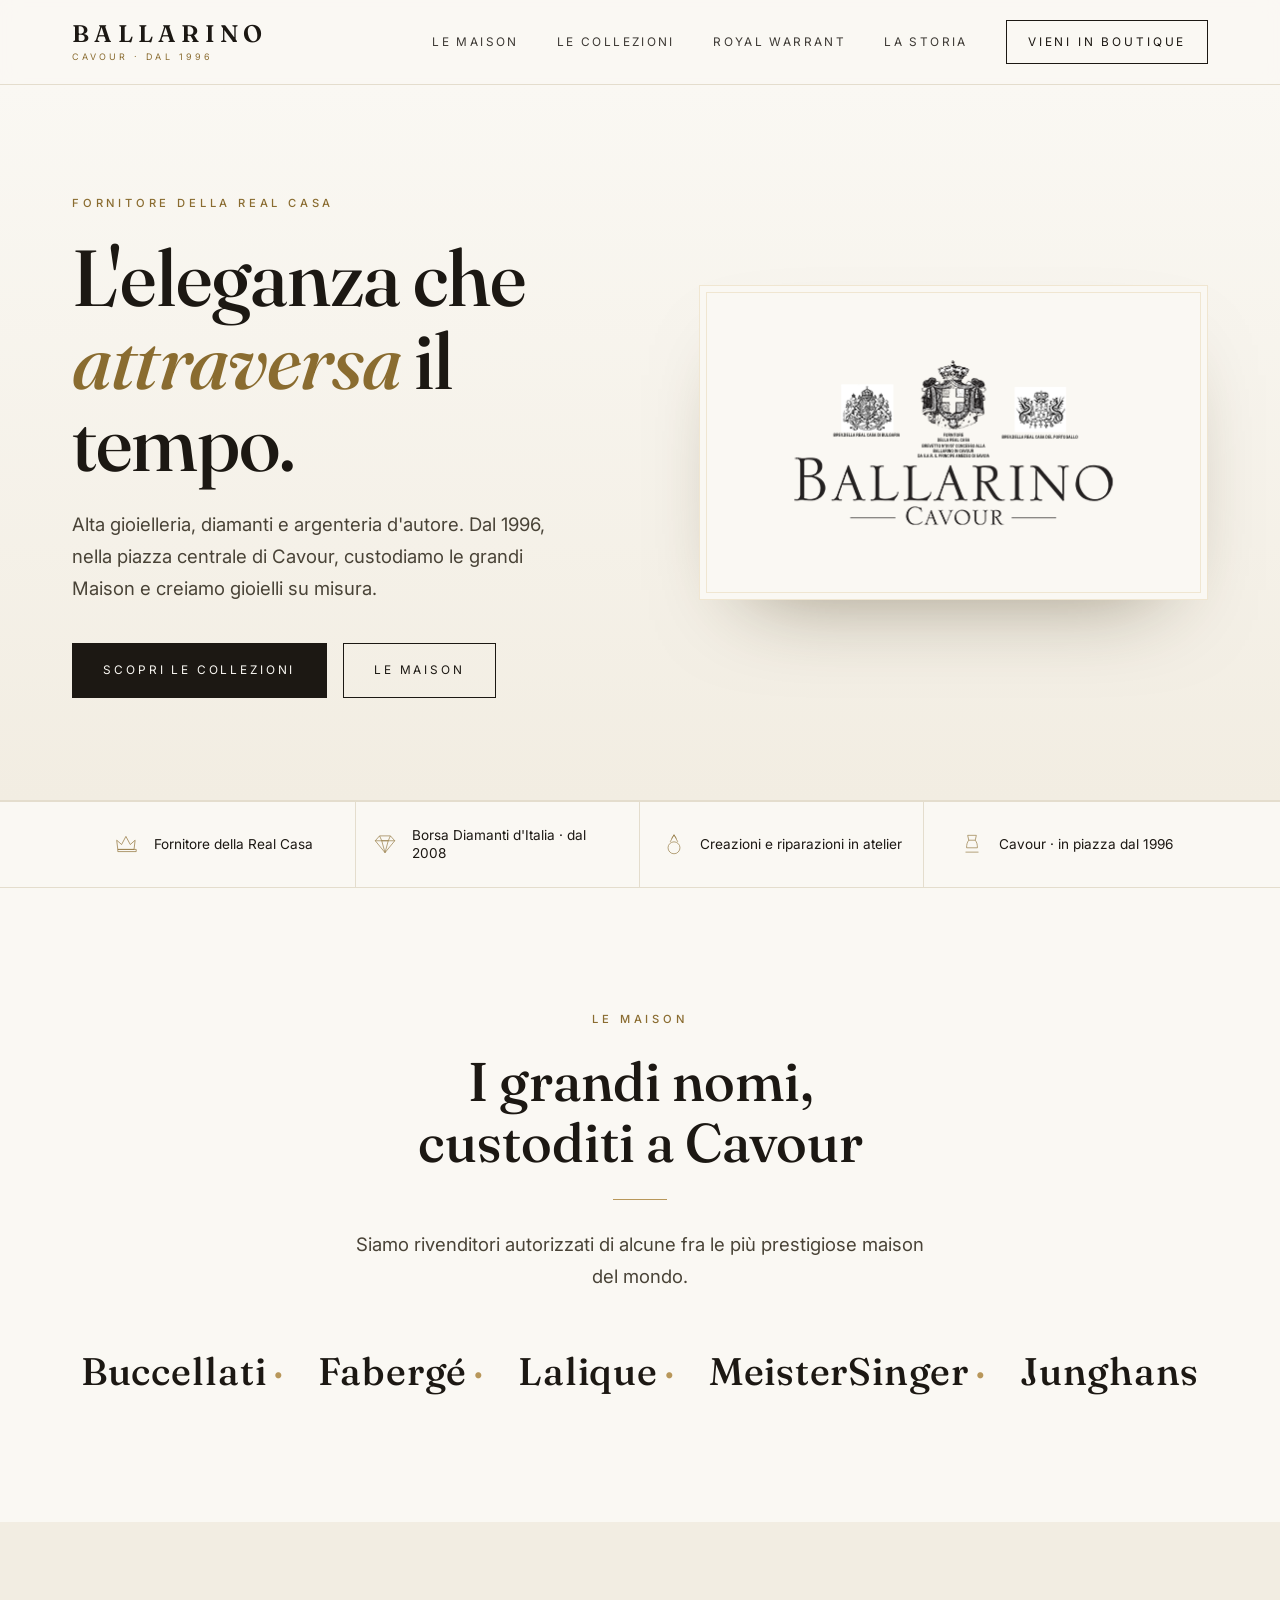
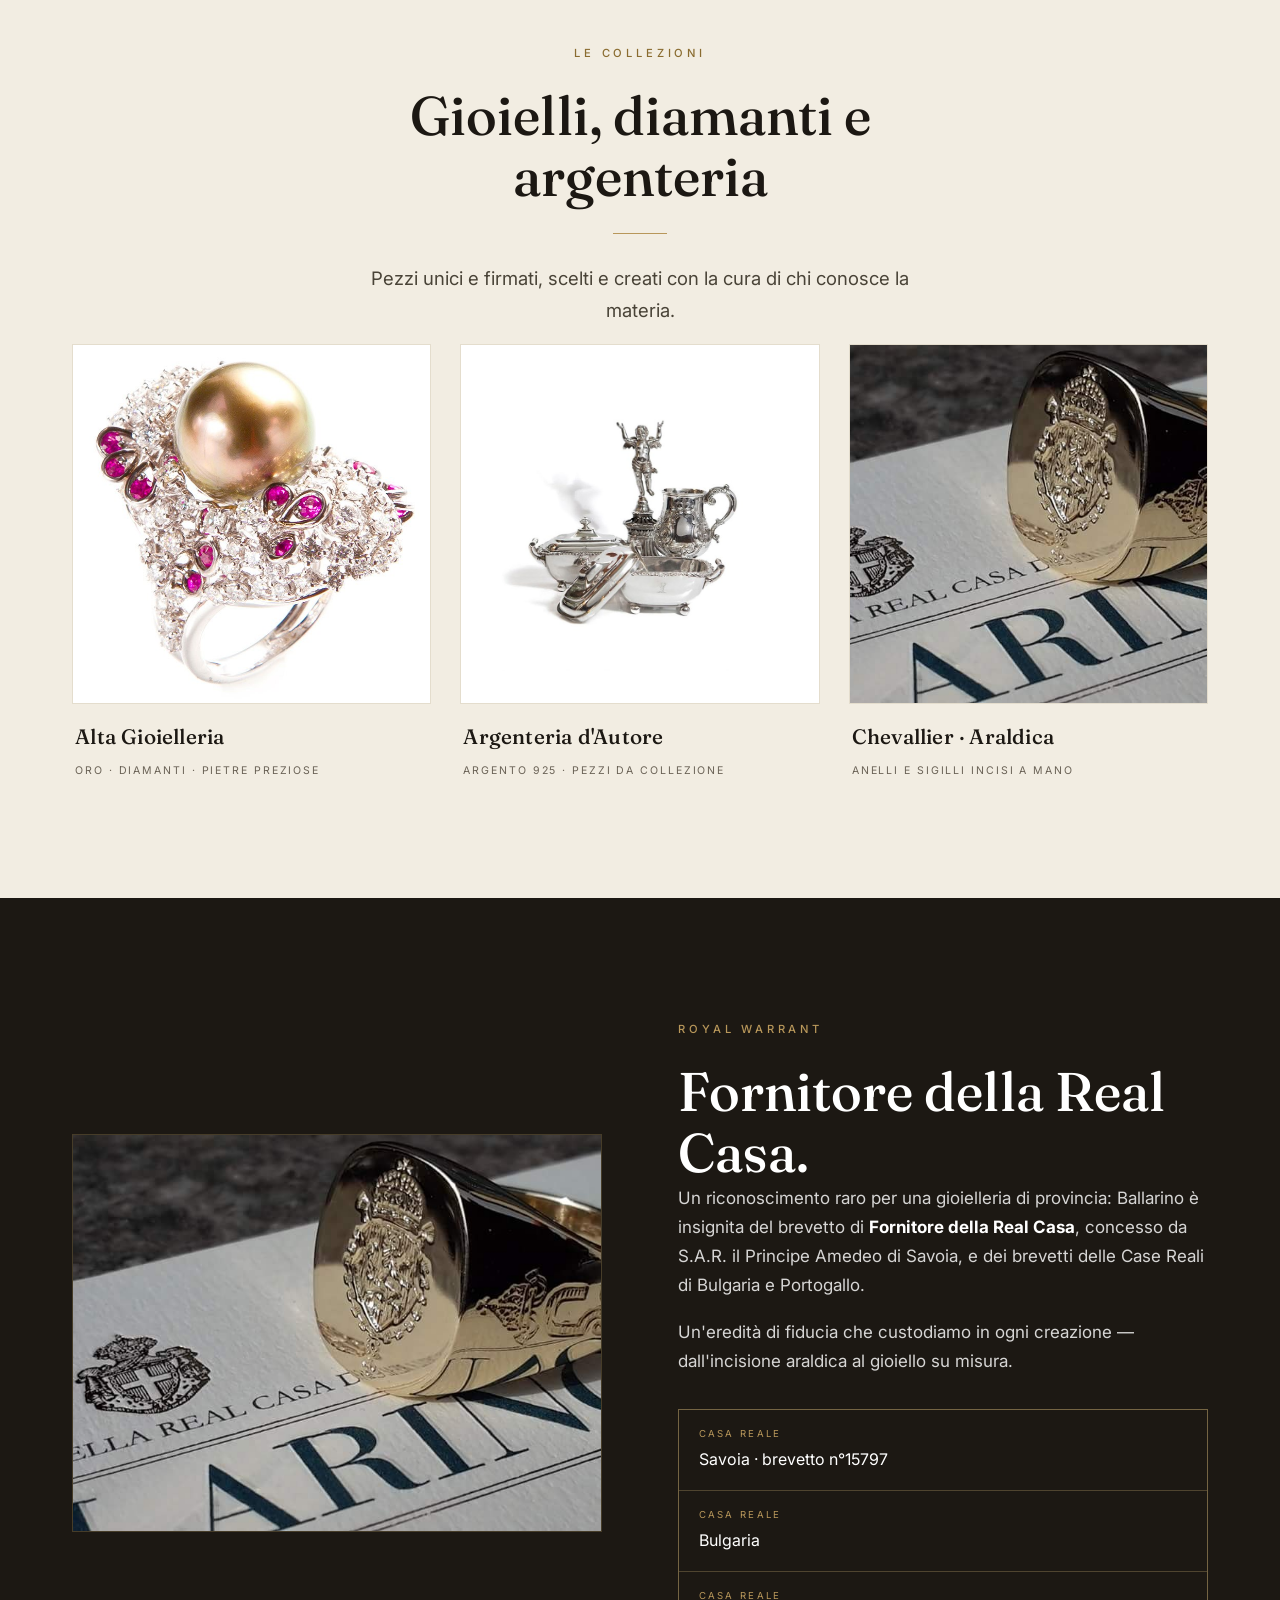
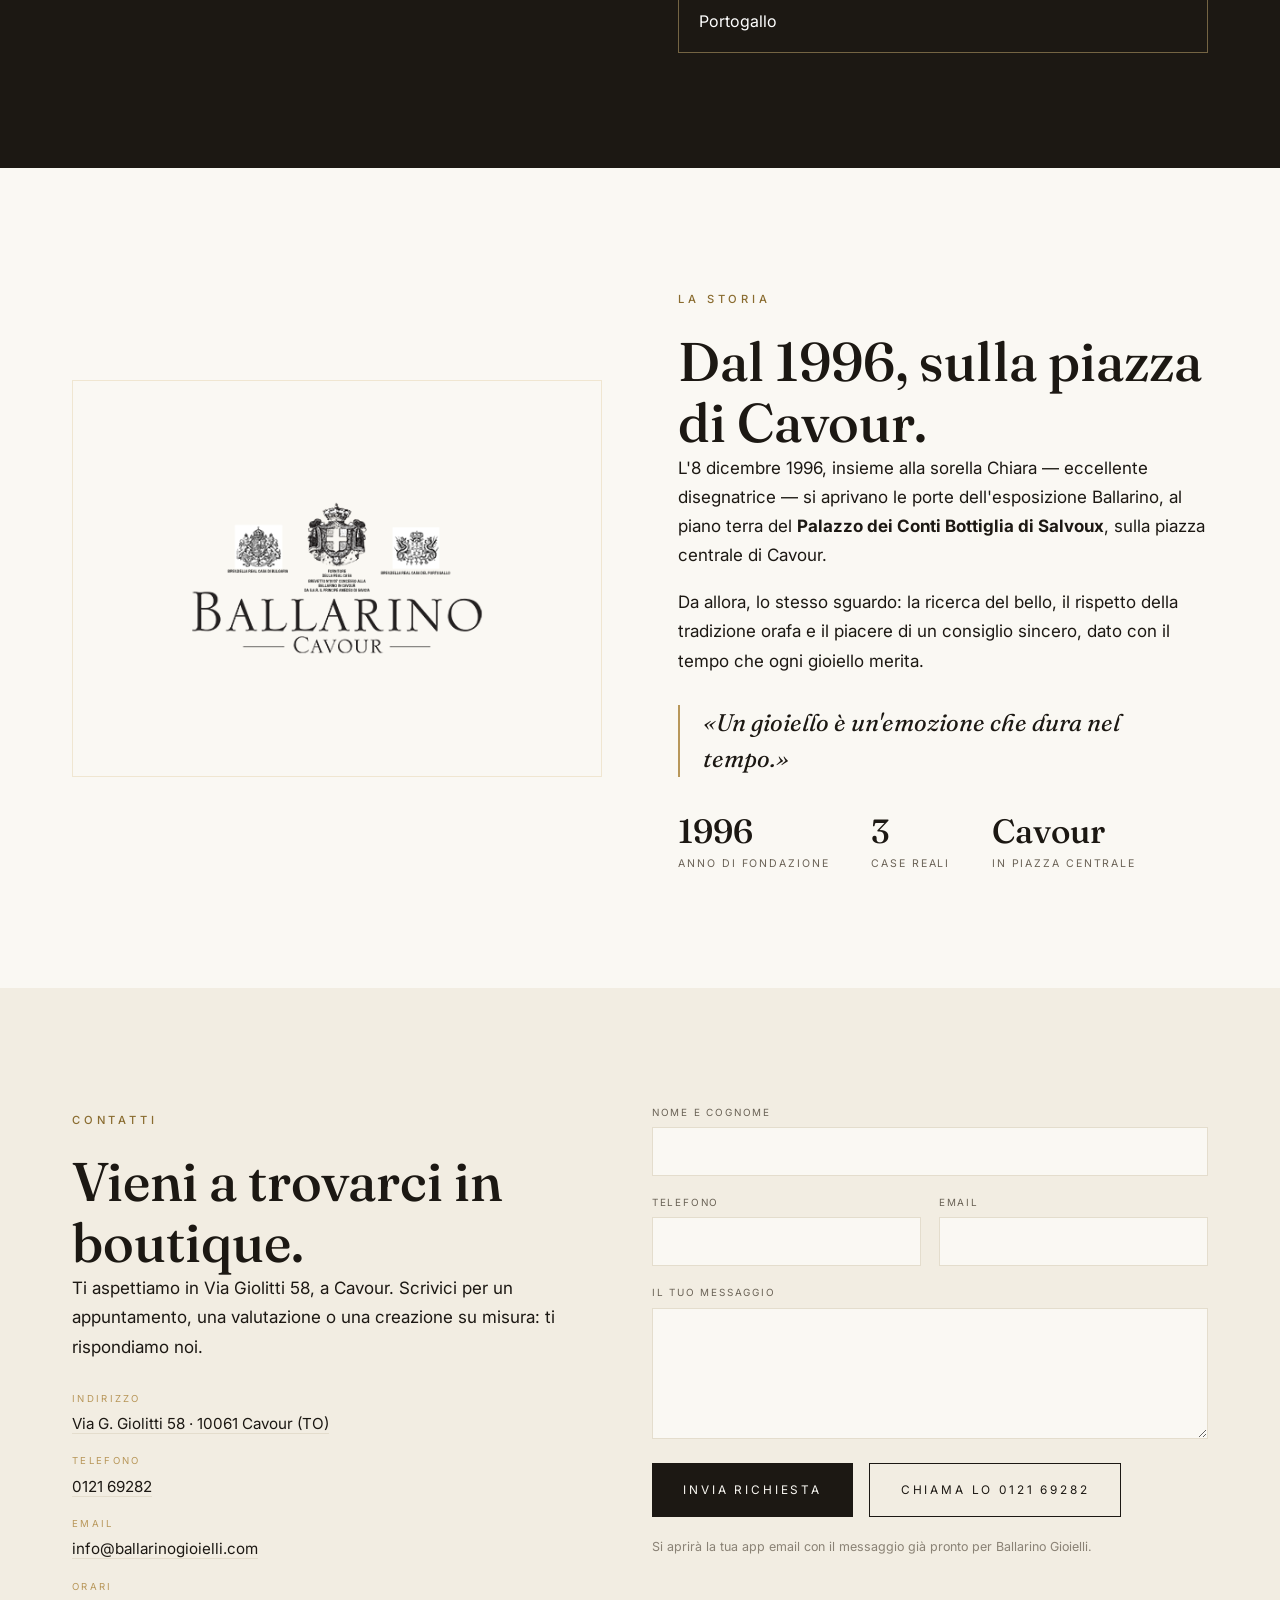
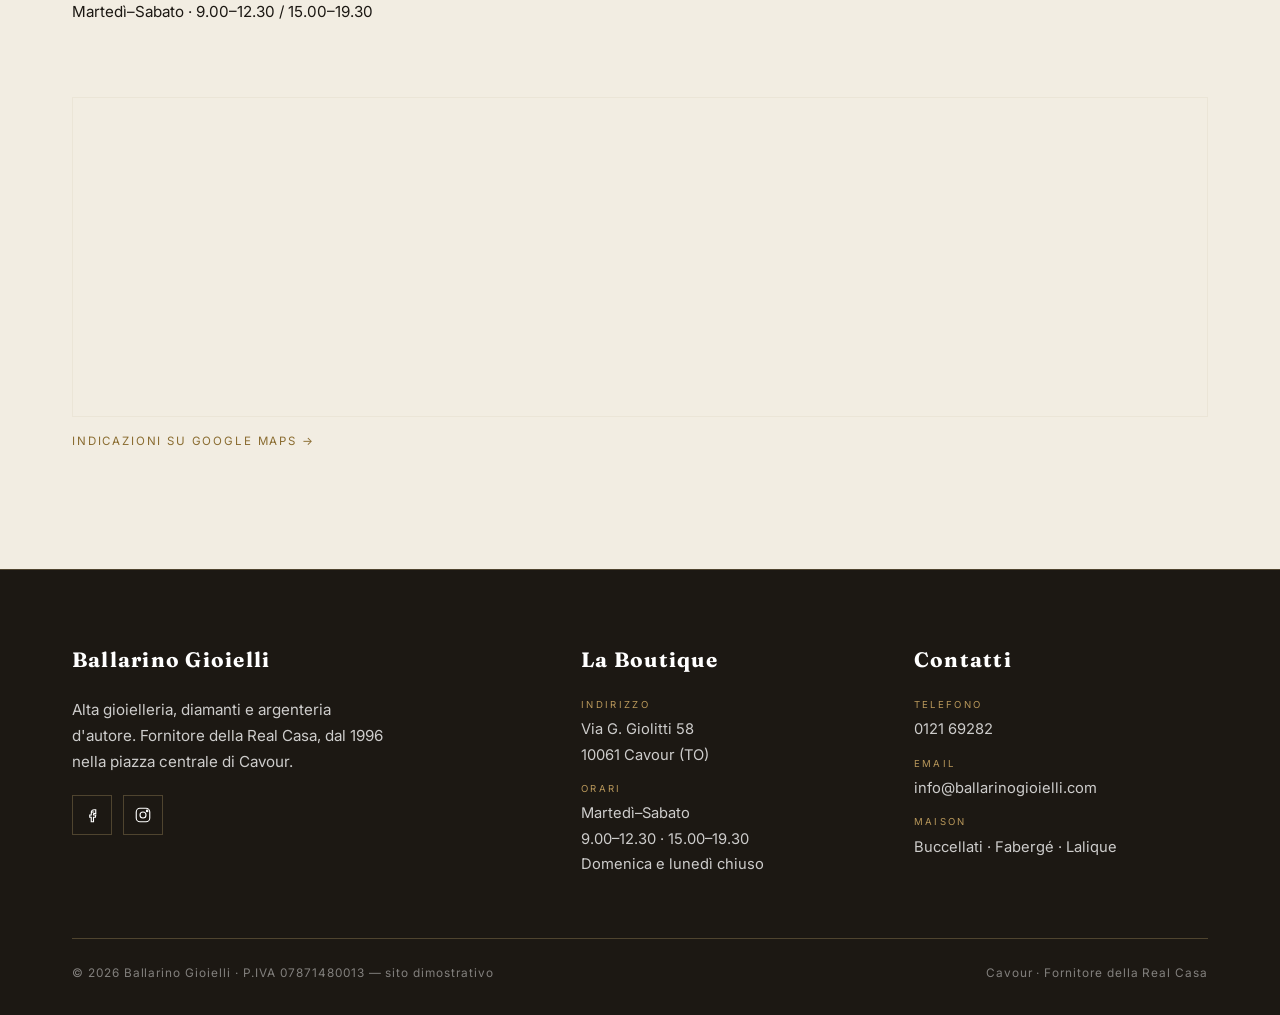
==== commit 225beb89: "Rimuovi 'Cavour' dall'eyebrow hero e disattiva auto-link iOS nella tabella brevetti Co-Authored-By: " ====
--- a/index.html
+++ b/index.html
@@ -3,6 +3,7 @@
 <head>
 <meta charset="UTF-8" />
 <meta name="viewport" content="width=device-width, initial-scale=1.0, viewport-fit=cover" />
+<meta name="format-detection" content="telephone=no, date=no, address=no, email=no" />
 <title>Ballarino Gioielli · Cavour — Alta gioielleria, diamanti e argenteria · Fornitore della Real Casa</title>
 <meta name="description" content="Ballarino Gioielli, dal 1996 nella piazza centrale di Cavour. Alta gioielleria, diamanti, argenteria e i grandi marchi — Buccellati, Fabergé, Lalique, MeisterSinger, Junghans. Fornitore della Real Casa." />
 <meta name="theme-color" content="#faf8f3" />
@@ -96,7 +97,7 @@
   <section class="hero">
     <div class="wrap hero-grid">
       <div class="hero-text reveal">
-        <span class="eyebrow">Cavour · Fornitore della Real Casa</span>
+        <span class="eyebrow">Fornitore della Real Casa</span>
         <h1>L'eleganza che <em>attraversa</em> il tempo.</h1>
         <p class="lead">Alta gioielleria, diamanti e argenteria d'autore. Dal 1996, nella piazza
           centrale di Cavour, custodiamo le grandi Maison e creiamo gioielli su misura.</p>
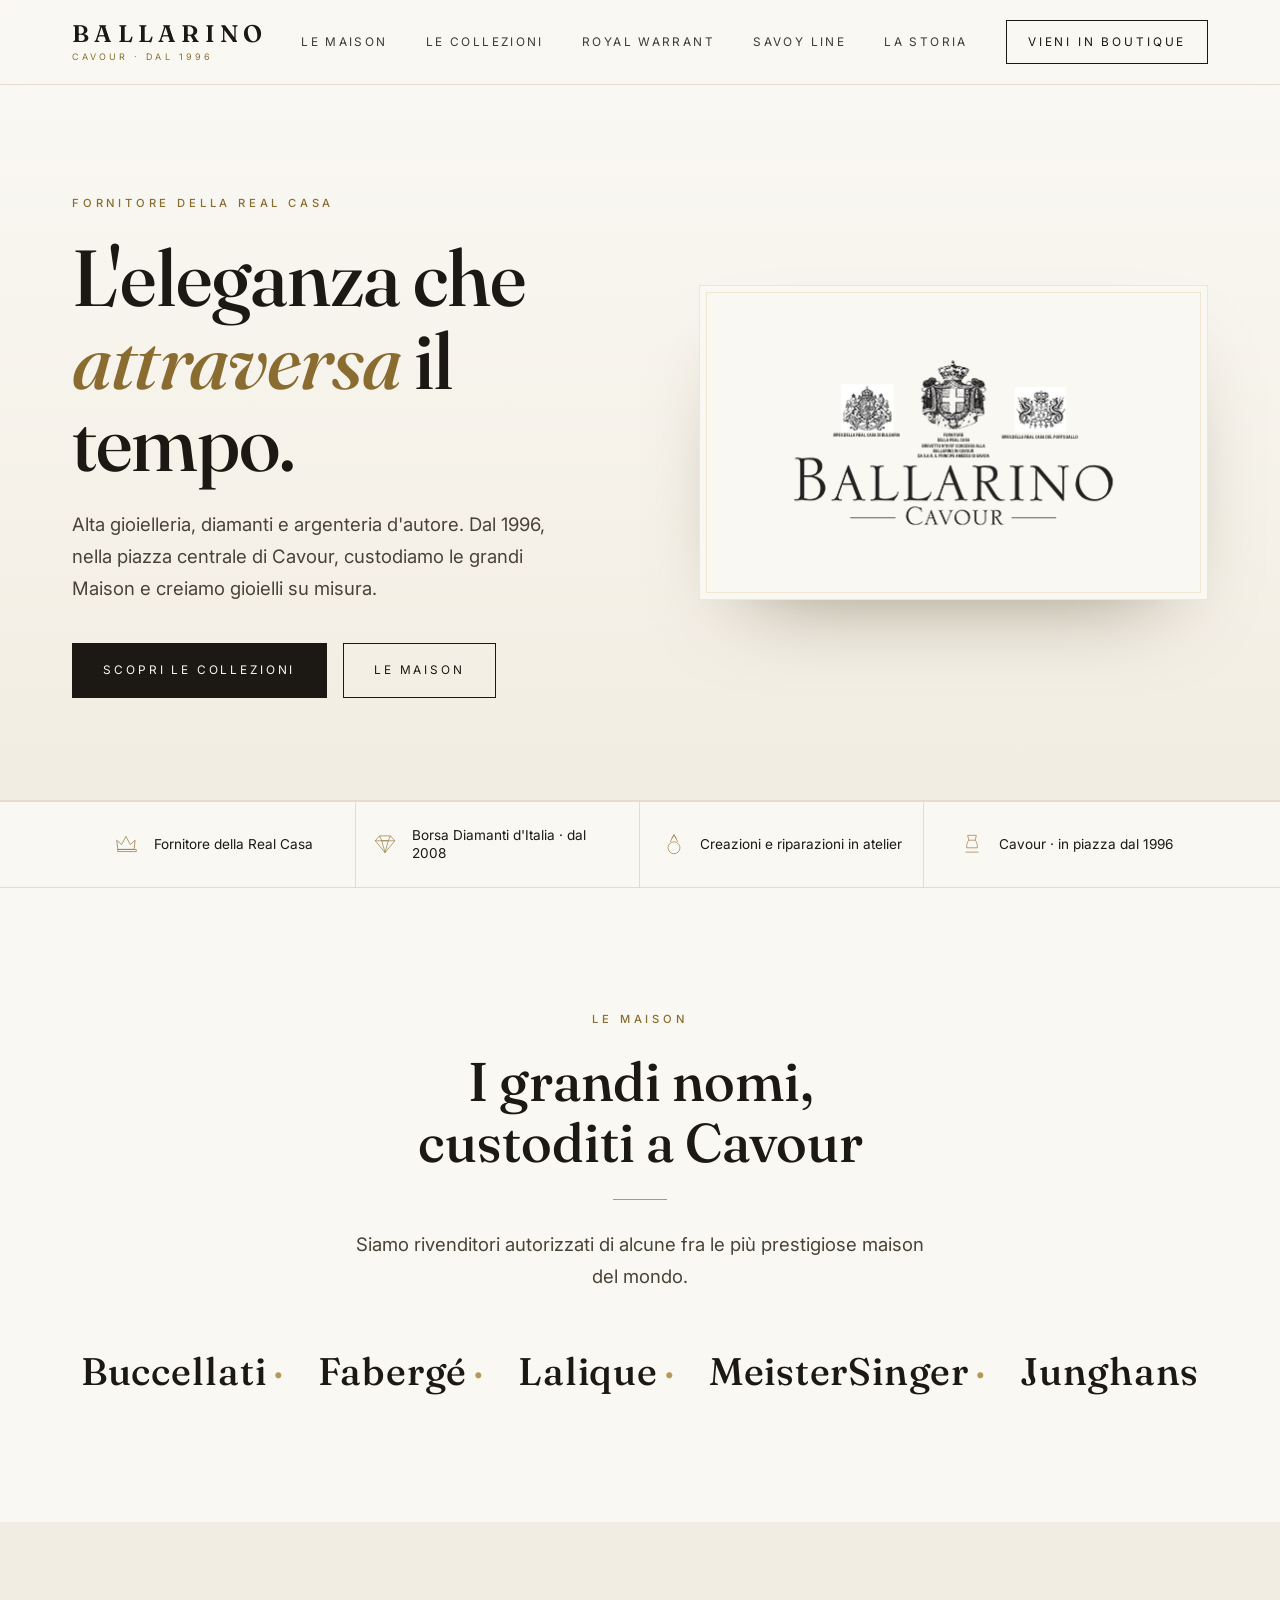
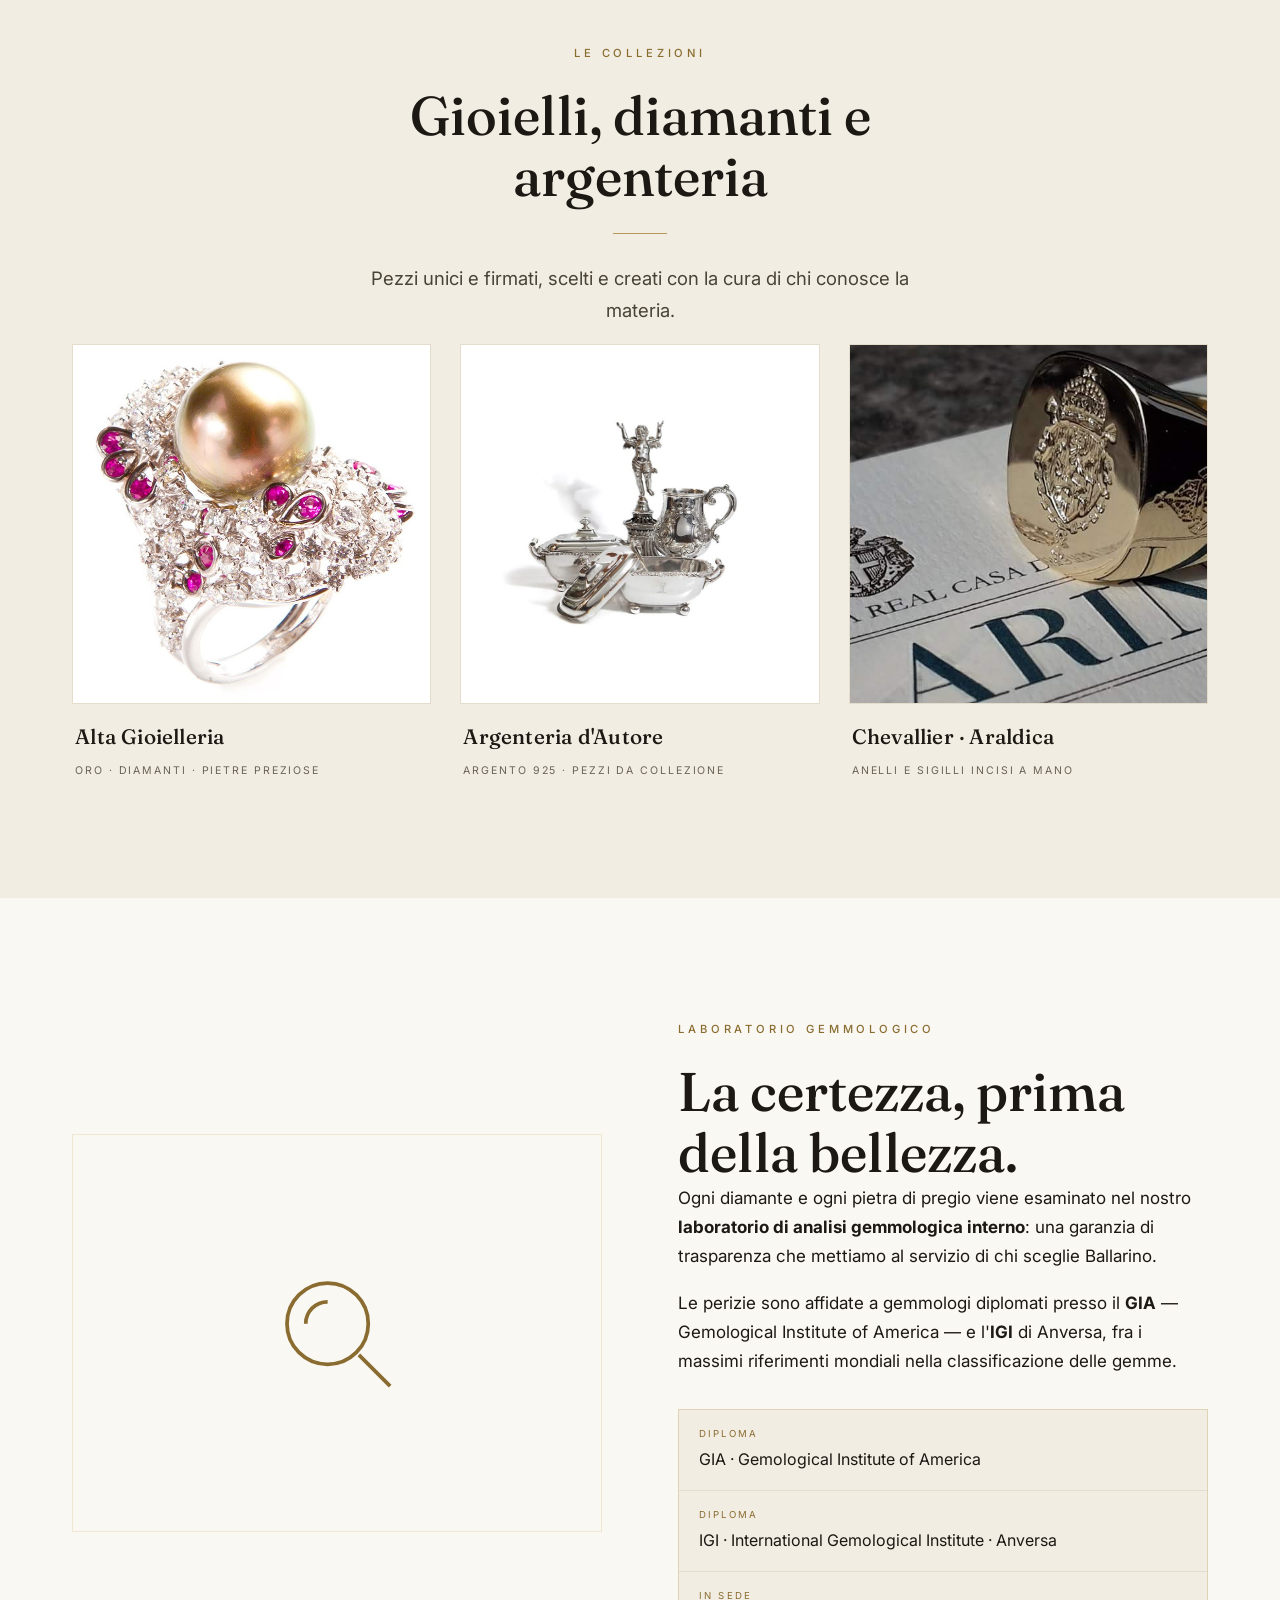
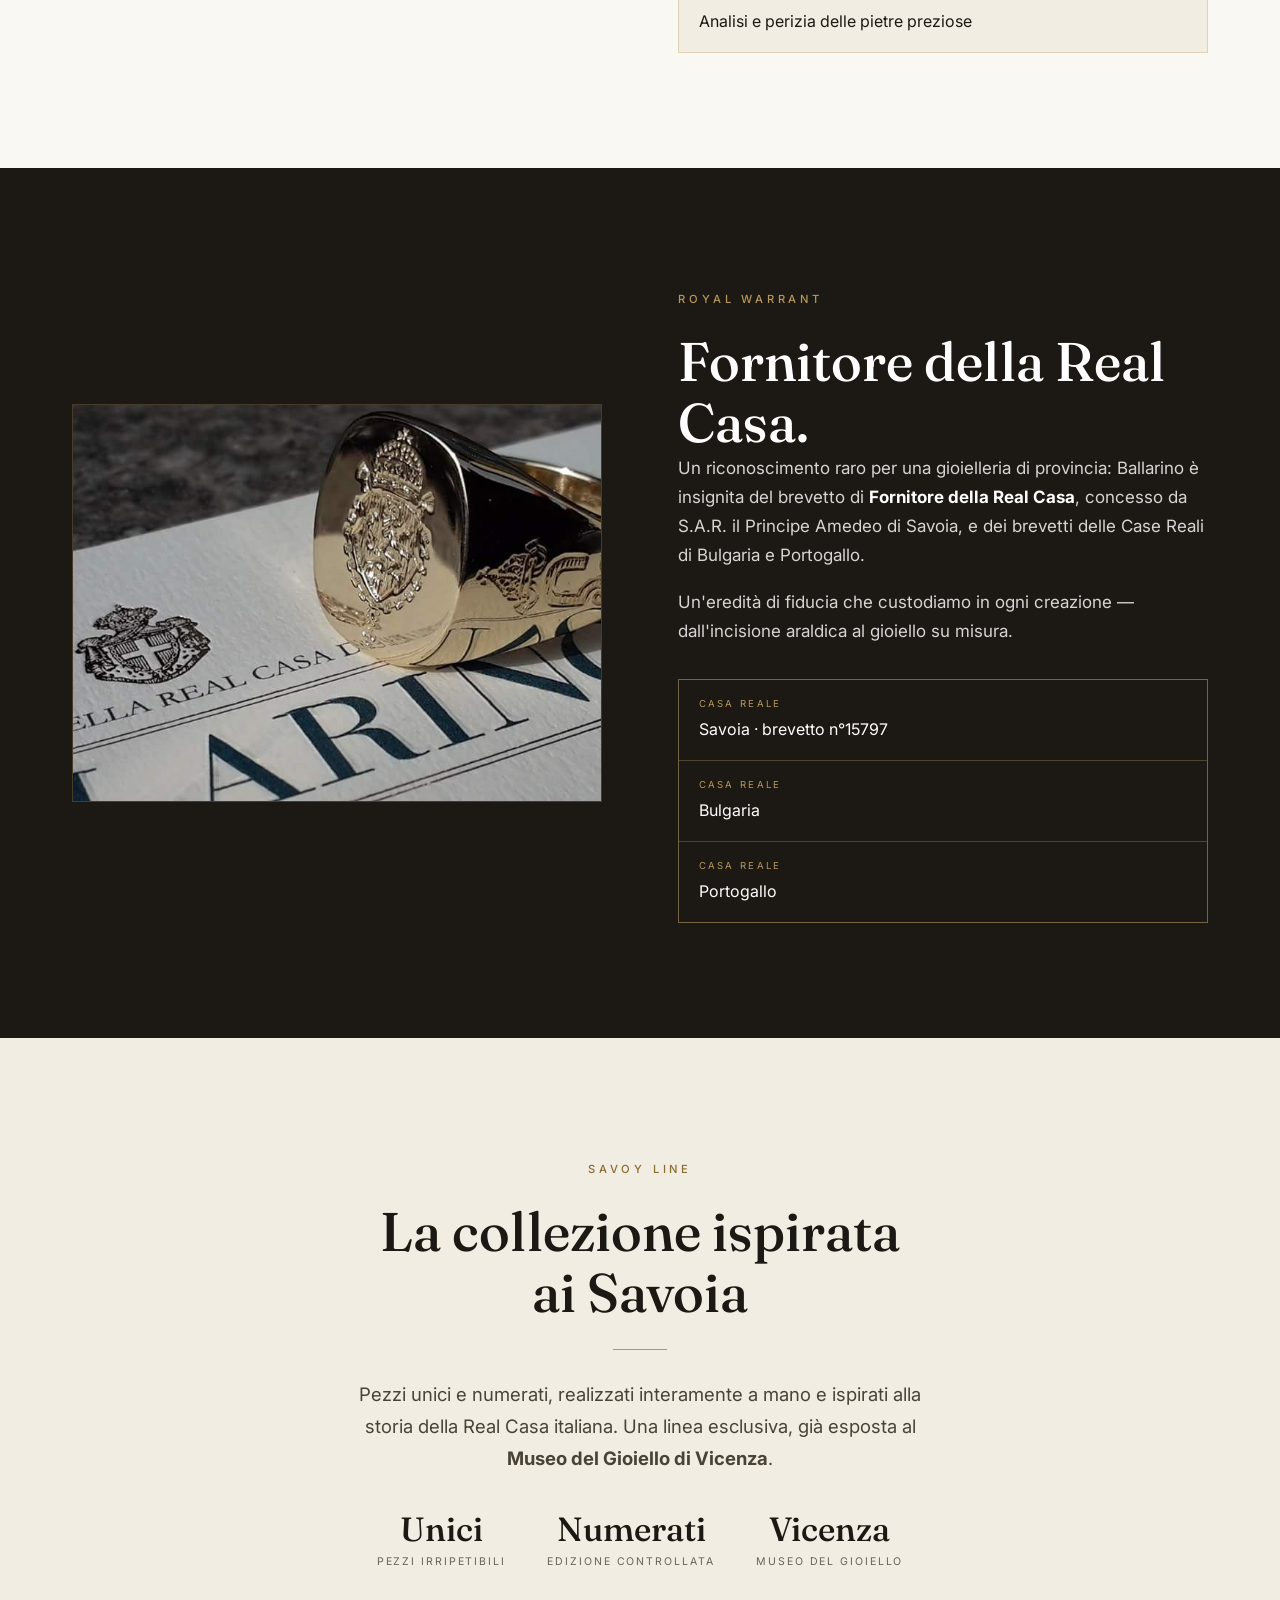
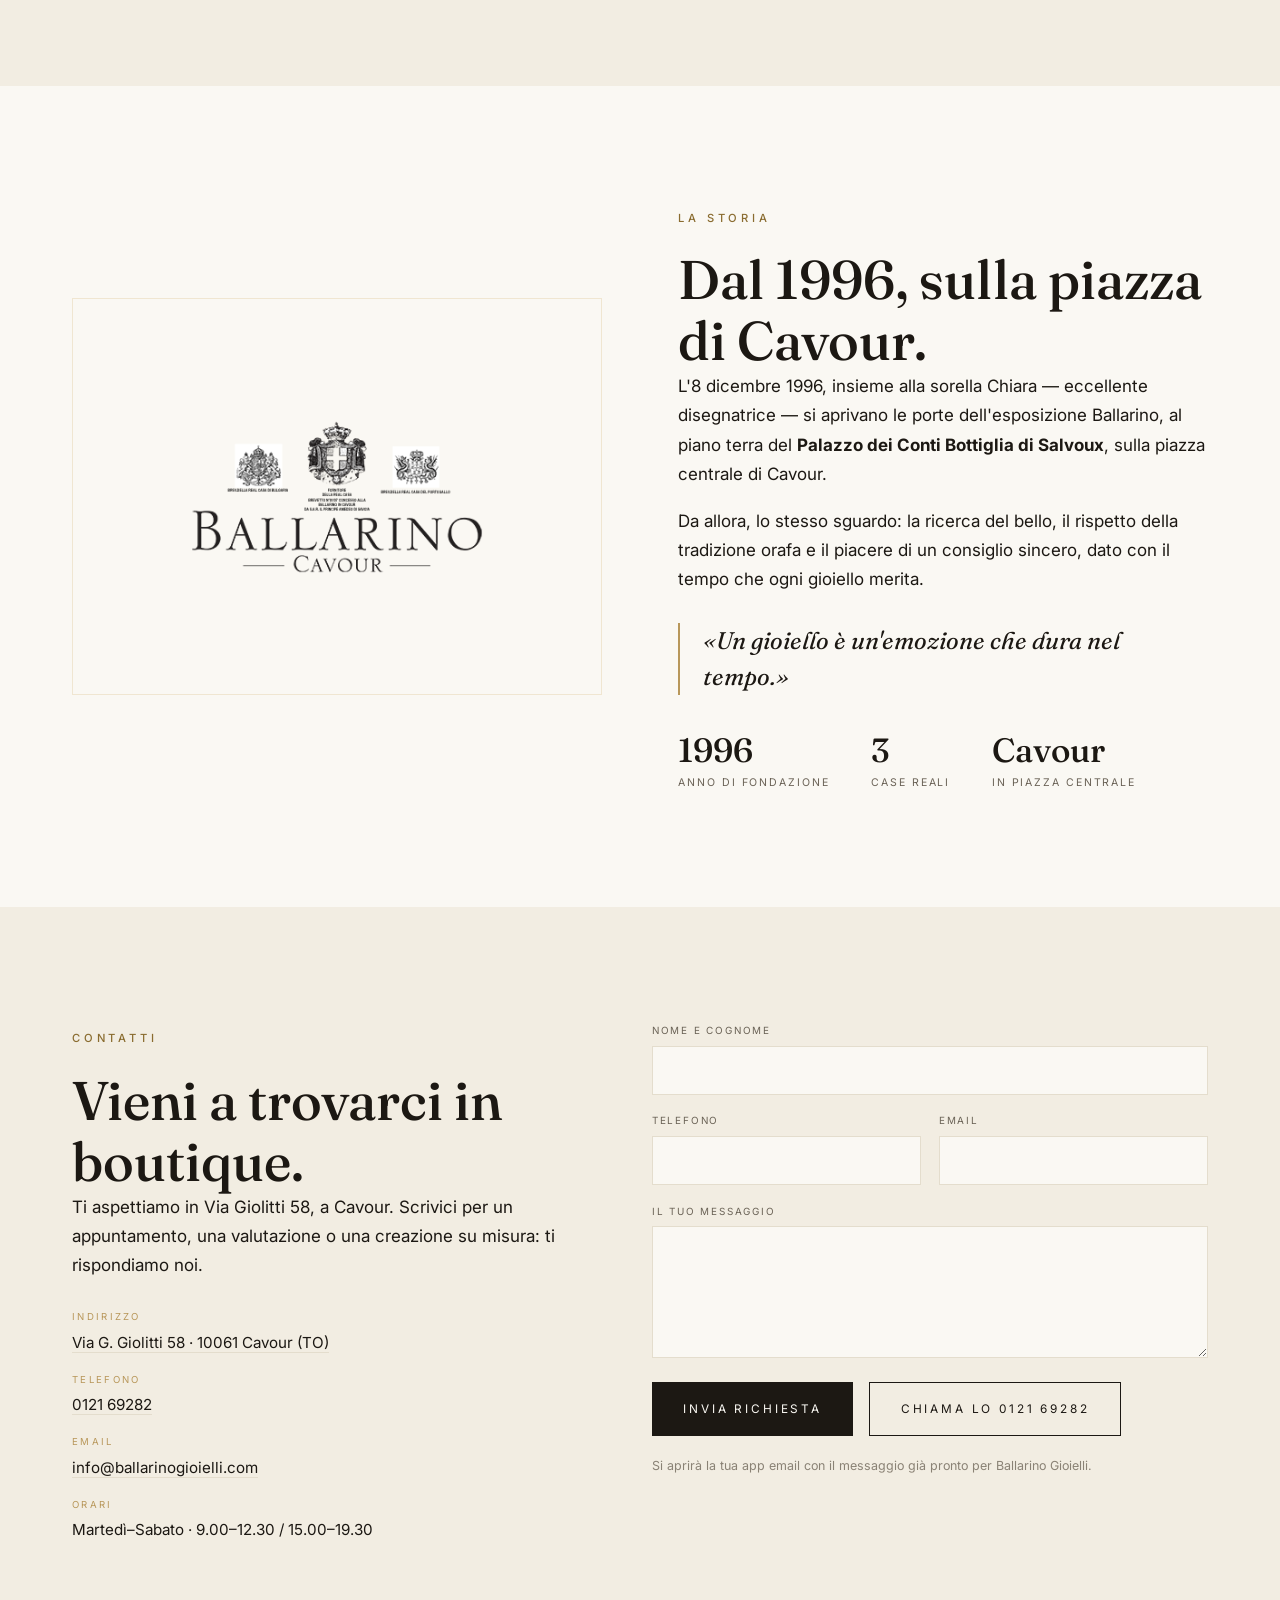
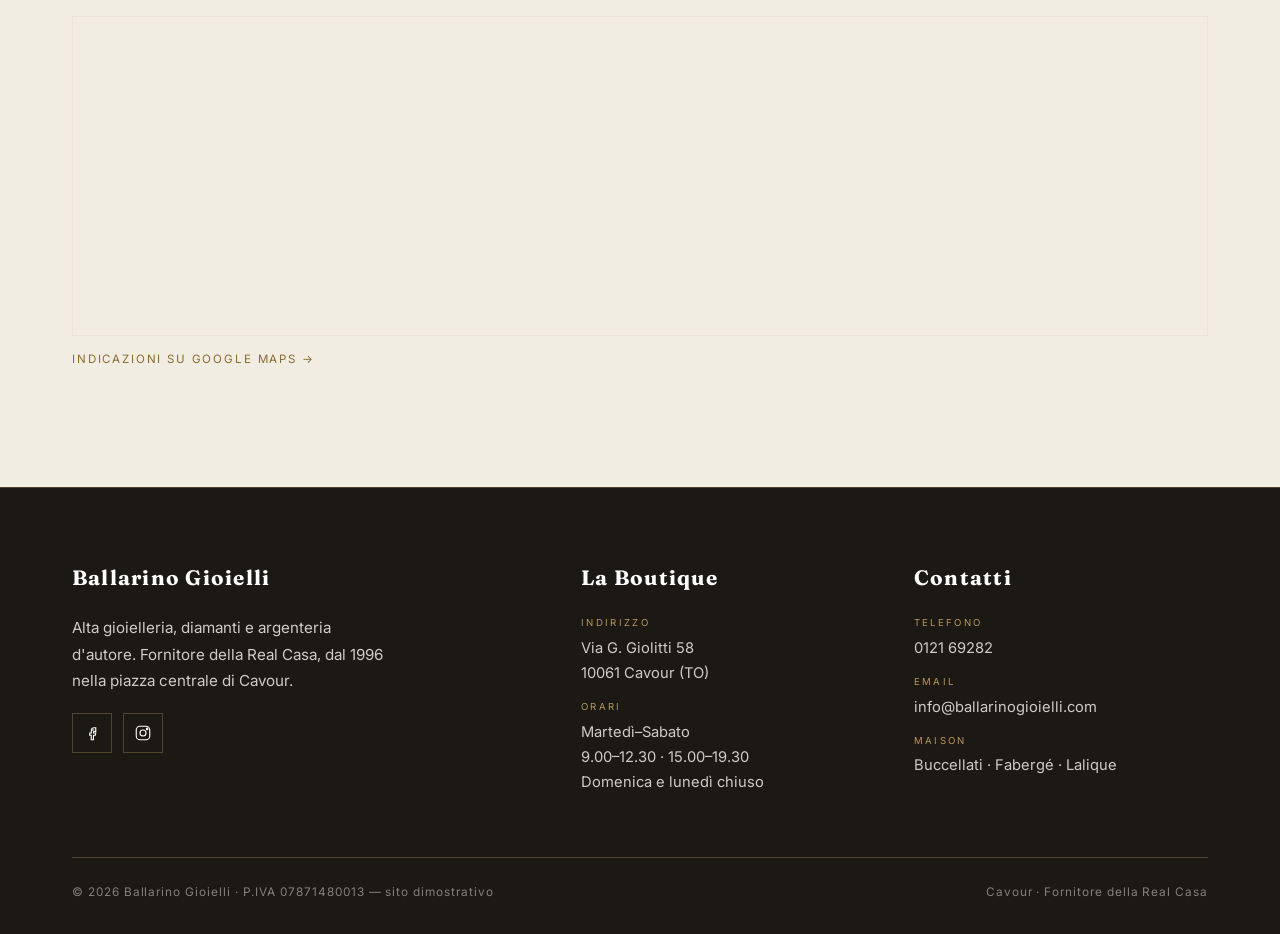
==== commit 8a200dab: "Aggiungi sezioni Laboratorio Gemmologico e Savoy Line Co-Authored-By: Claude Opus 4.8 <noreply@anthr" ====
--- a/index.html
+++ b/index.html
@@ -81,6 +81,7 @@
       <a class="nav__link" href="#maison">Le Maison</a>
       <a class="nav__link" href="#collezioni">Le Collezioni</a>
       <a class="nav__link" href="#warrant">Royal Warrant</a>
+      <a class="nav__link" href="#savoy">Savoy Line</a>
       <a class="nav__link" href="#storia">La Storia</a>
       <a class="btn" href="#contatti">Vieni in boutique</a>
     </nav>
@@ -163,6 +164,30 @@
           <div class="coll-ph"><img loading="lazy" src="assets/img/chevallier.jpg" width="1000" height="750" alt="Anello chevalier in oro con stemma araldico inciso"></div>
           <figcaption><h3>Chevallier · Araldica</h3><span>Anelli e sigilli incisi a mano</span></figcaption>
         </figure>
+      </div>
+    </div>
+  </section>
+
+  <!-- LABORATORIO GEMMOLOGICO -->
+  <section class="section" id="laboratorio">
+    <div class="wrap split split--rev">
+      <div class="reveal">
+        <span class="eyebrow">Laboratorio Gemmologico</span>
+        <h2>La certezza, prima della bellezza.</h2>
+        <p>Ogni diamante e ogni pietra di pregio viene esaminato nel nostro
+          <strong>laboratorio di analisi gemmologica interno</strong>: una garanzia di
+          trasparenza che mettiamo al servizio di chi sceglie Ballarino.</p>
+        <p>Le perizie sono affidate a gemmologi diplomati presso il <strong>GIA</strong>
+          — Gemological Institute of America — e l'<strong>IGI</strong> di Anversa, fra i
+          massimi riferimenti mondiali nella classificazione delle gemme.</p>
+        <ul class="warrant-list warrant-list--light">
+          <li><span>Diploma</span>GIA · Gemological Institute of America</li>
+          <li><span>Diploma</span>IGI · International Gemological Institute · Anversa</li>
+          <li><span>In sede</span>Analisi e perizia delle pietre preziose</li>
+        </ul>
+      </div>
+      <div class="split-media split-media--emblem reveal">
+        <svg class="emblem-icon" viewBox="0 0 48 48" fill="none" stroke="currentColor" stroke-width="1.1" aria-hidden="true"><use href="#ic-loupe"/></svg>
       </div>
     </div>
   </section>
@@ -184,6 +209,25 @@
           <li><span>Casa Reale</span>Bulgaria</li>
           <li><span>Casa Reale</span>Portogallo</li>
         </ul>
+      </div>
+    </div>
+  </section>
+
+  <!-- SAVOY LINE -->
+  <section class="section section--soft" id="savoy">
+    <div class="wrap">
+      <div class="section-head section-head--center reveal">
+        <span class="eyebrow">Savoy Line</span>
+        <h2>La collezione ispirata ai Savoia</h2>
+        <div class="center-rule"></div>
+        <p class="lead">Pezzi unici e numerati, realizzati interamente a mano e ispirati alla
+          storia della Real Casa italiana. Una linea esclusiva, già esposta al
+          <strong>Museo del Gioiello di Vicenza</strong>.</p>
+      </div>
+      <div class="stats stats--center reveal">
+        <div><div class="n">Unici</div><div class="l">Pezzi irripetibili</div></div>
+        <div><div class="n">Numerati</div><div class="l">Edizione controllata</div></div>
+        <div><div class="n">Vicenza</div><div class="l">Museo del Gioiello</div></div>
       </div>
     </div>
   </section>
--- a/assets/css/style.css
+++ b/assets/css/style.css
@@ -131,6 +131,11 @@
 .warrant-list{list-style:none;margin:2rem 0 0;padding:0;display:grid;gap:1px;background:var(--line-dk);border:1px solid var(--line-dk)}
 .warrant-list li{background:var(--paper-deep);padding:1rem 1.2rem;font-size:1rem;color:#fff}
 .warrant-list li span{display:block;font-size:.6rem;letter-spacing:.24em;text-transform:uppercase;color:var(--gold-soft);margin-bottom:.25rem}
+.warrant-list--light{background:var(--line);border-color:var(--line-dk)}
+.warrant-list--light li{background:var(--paper-2);color:var(--ink)}
+.warrant-list--light li span{color:var(--gold)}
+.split-media--emblem .emblem-icon{width:min(150px,40%);height:auto;color:var(--gold)}
+.stats--center{justify-content:center;text-align:center}
 
 /* ---------- striscia credenziali ---------- */
 .trust{border-top:1px solid var(--line);border-bottom:1px solid var(--line);background:var(--paper)}
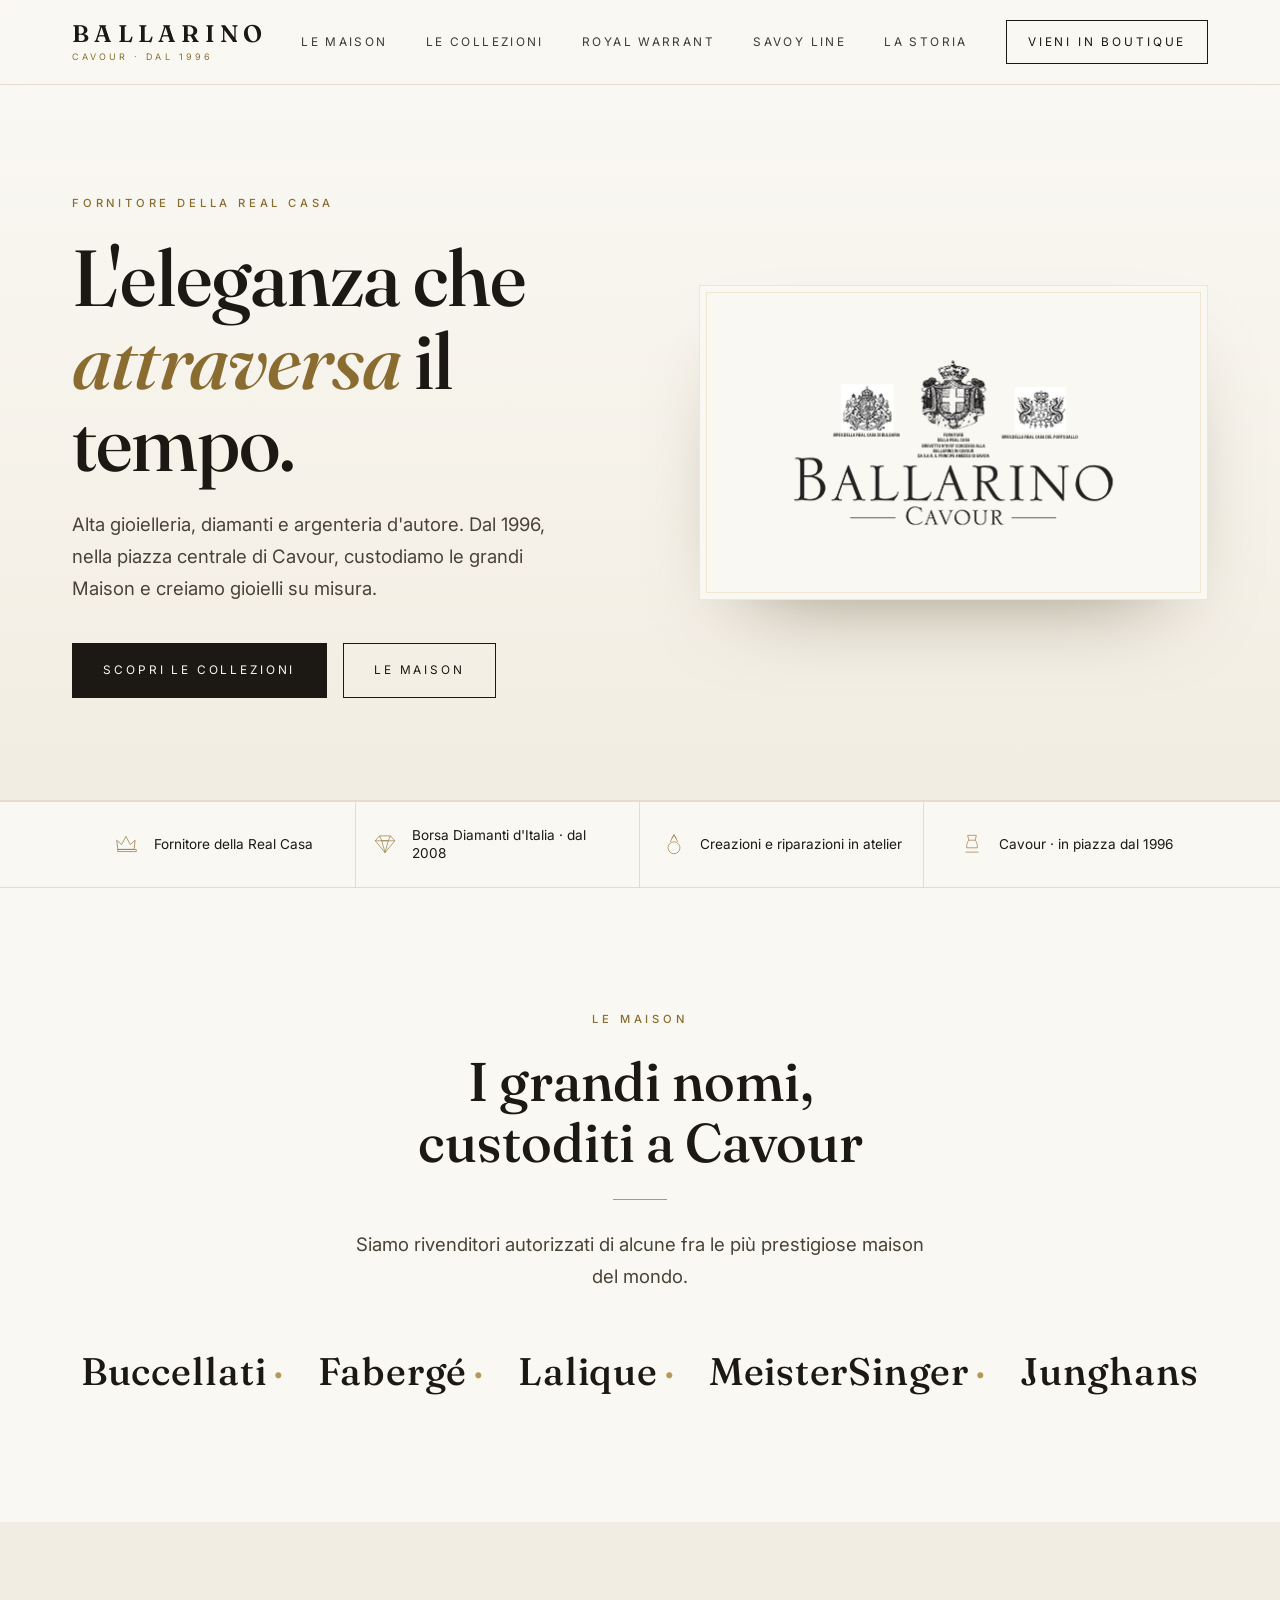
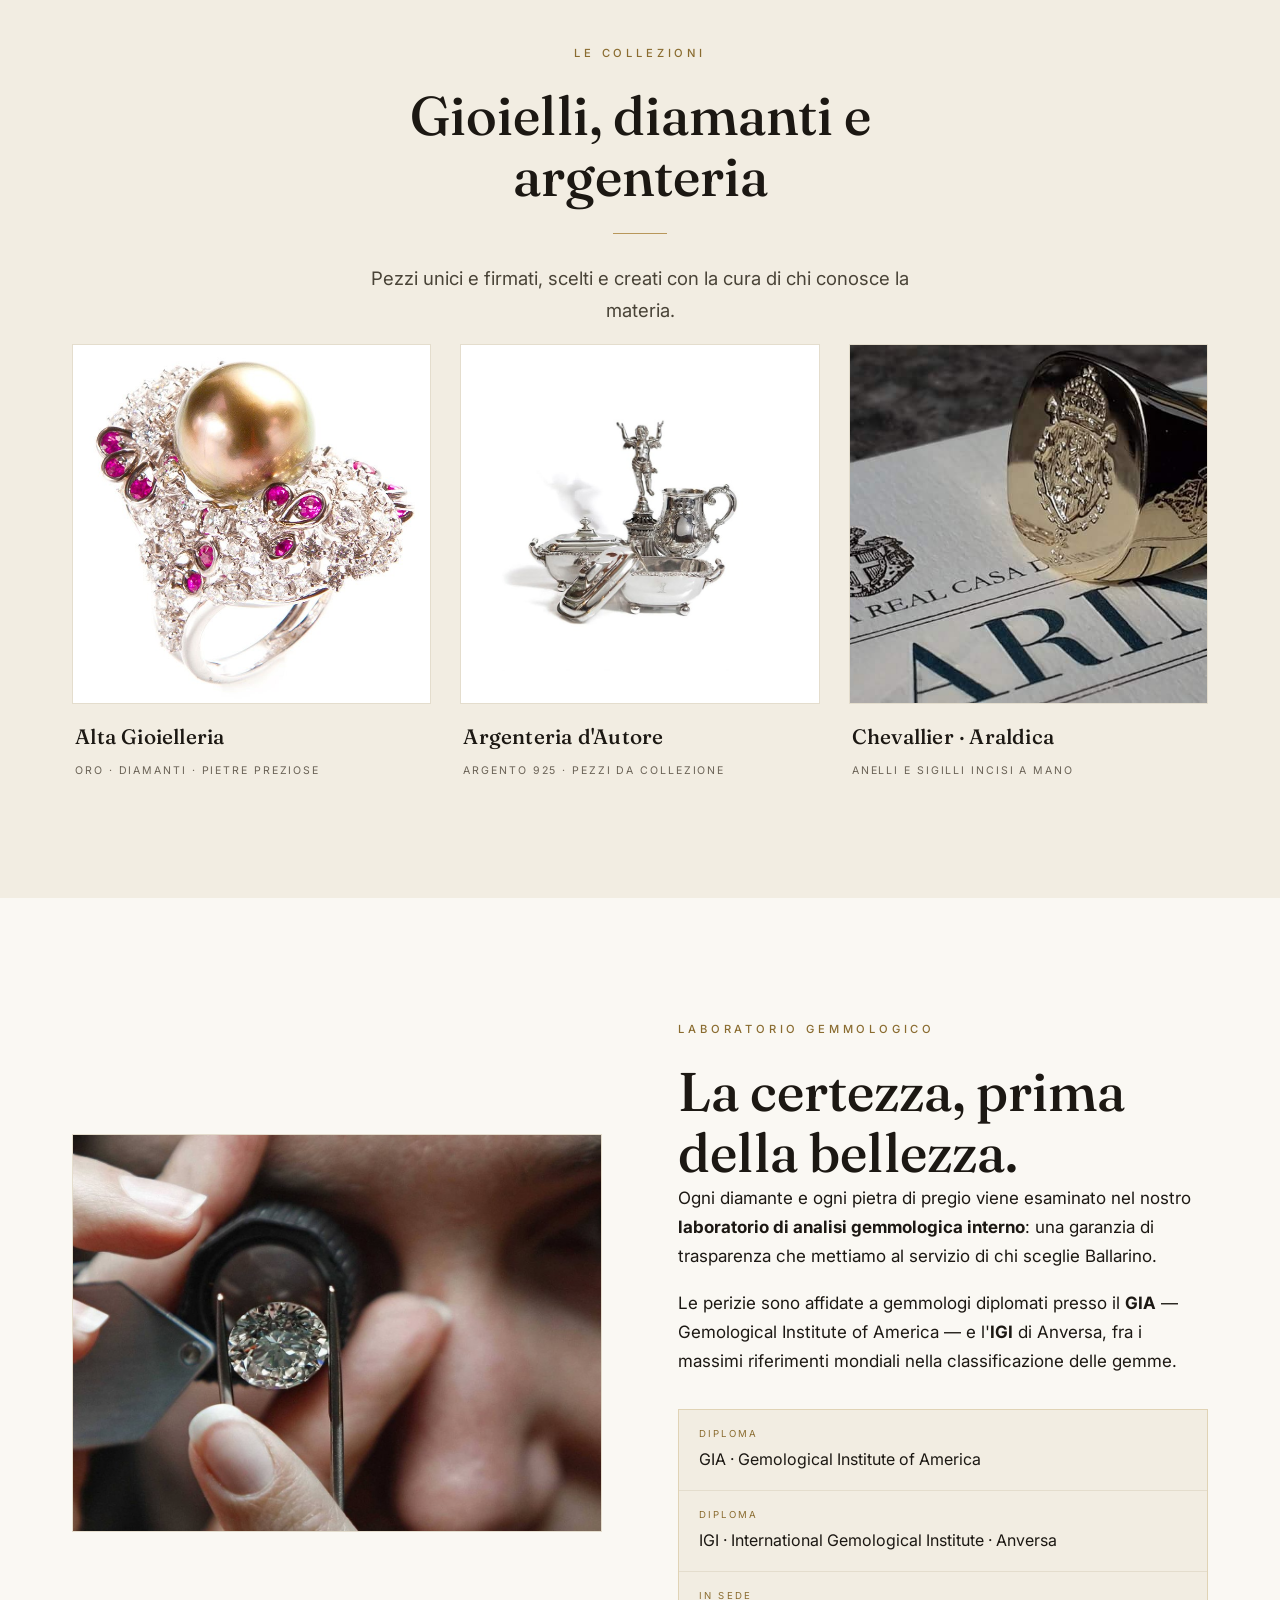
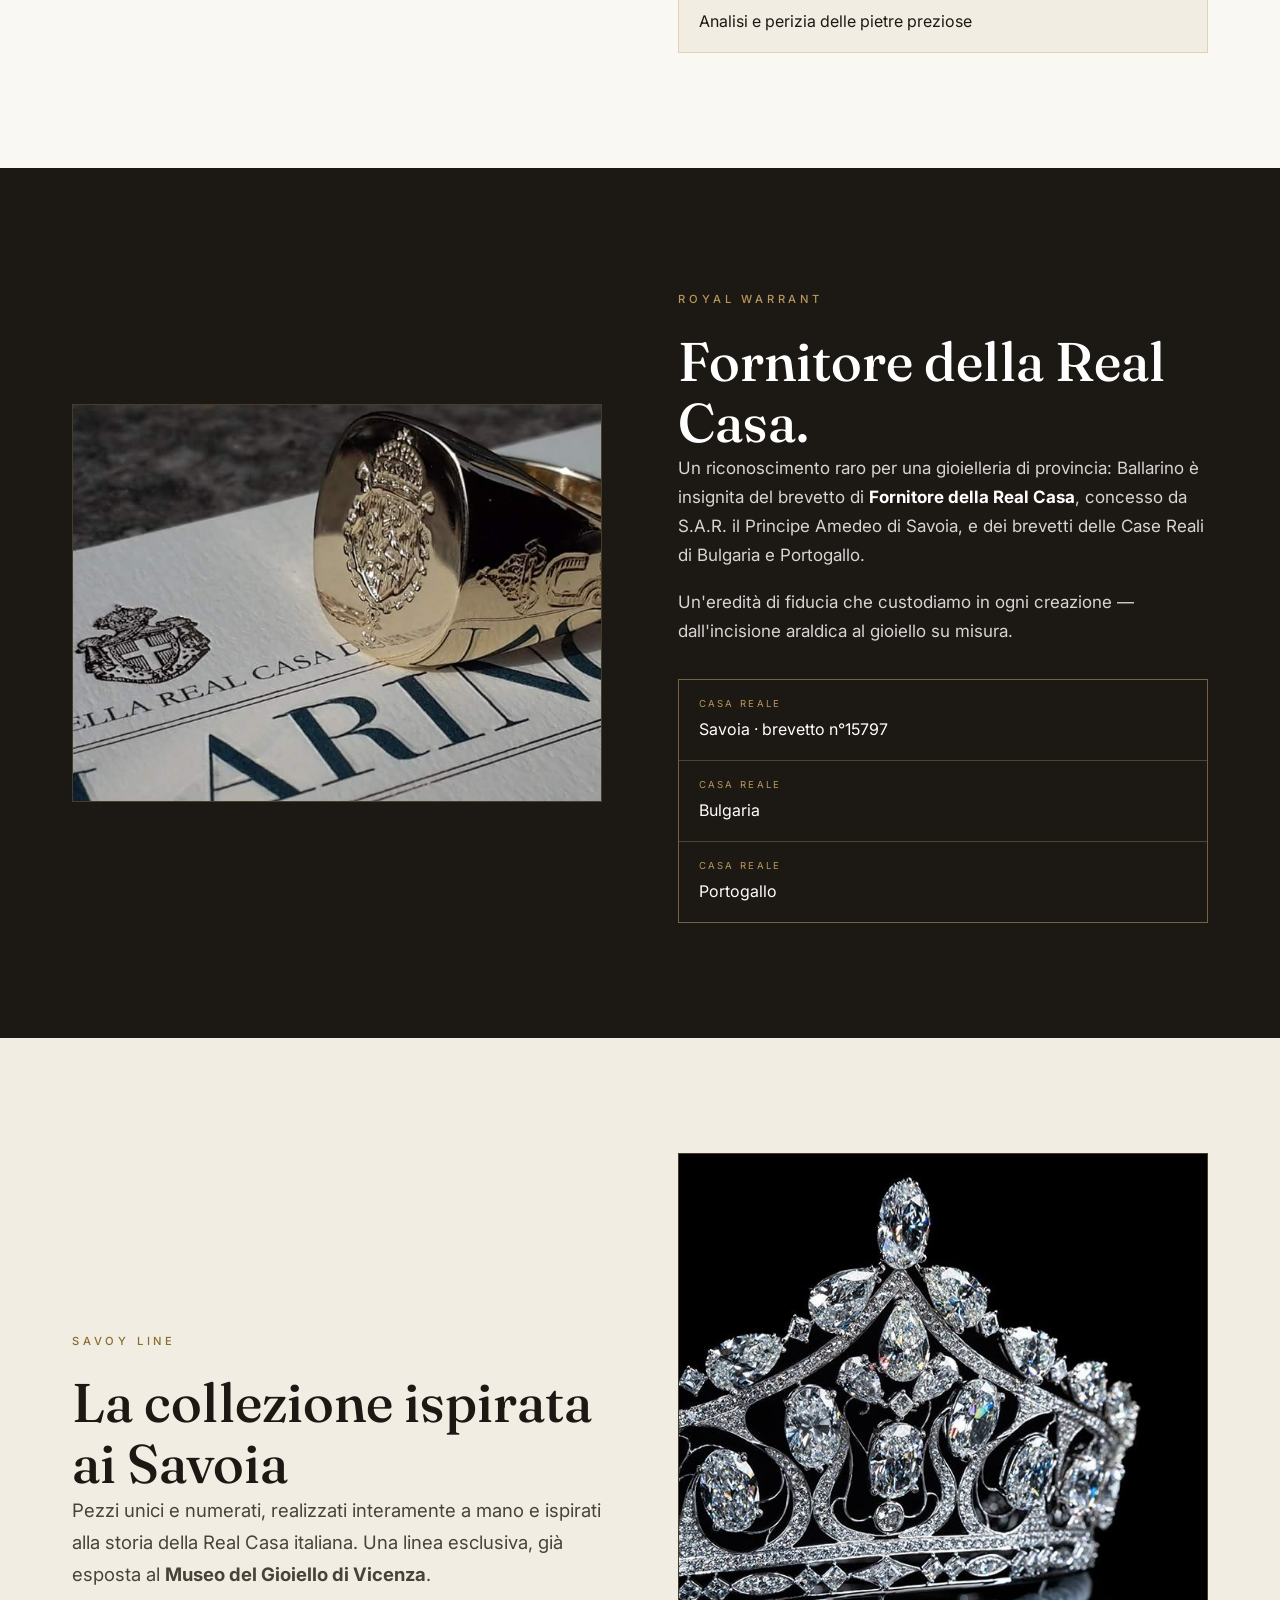
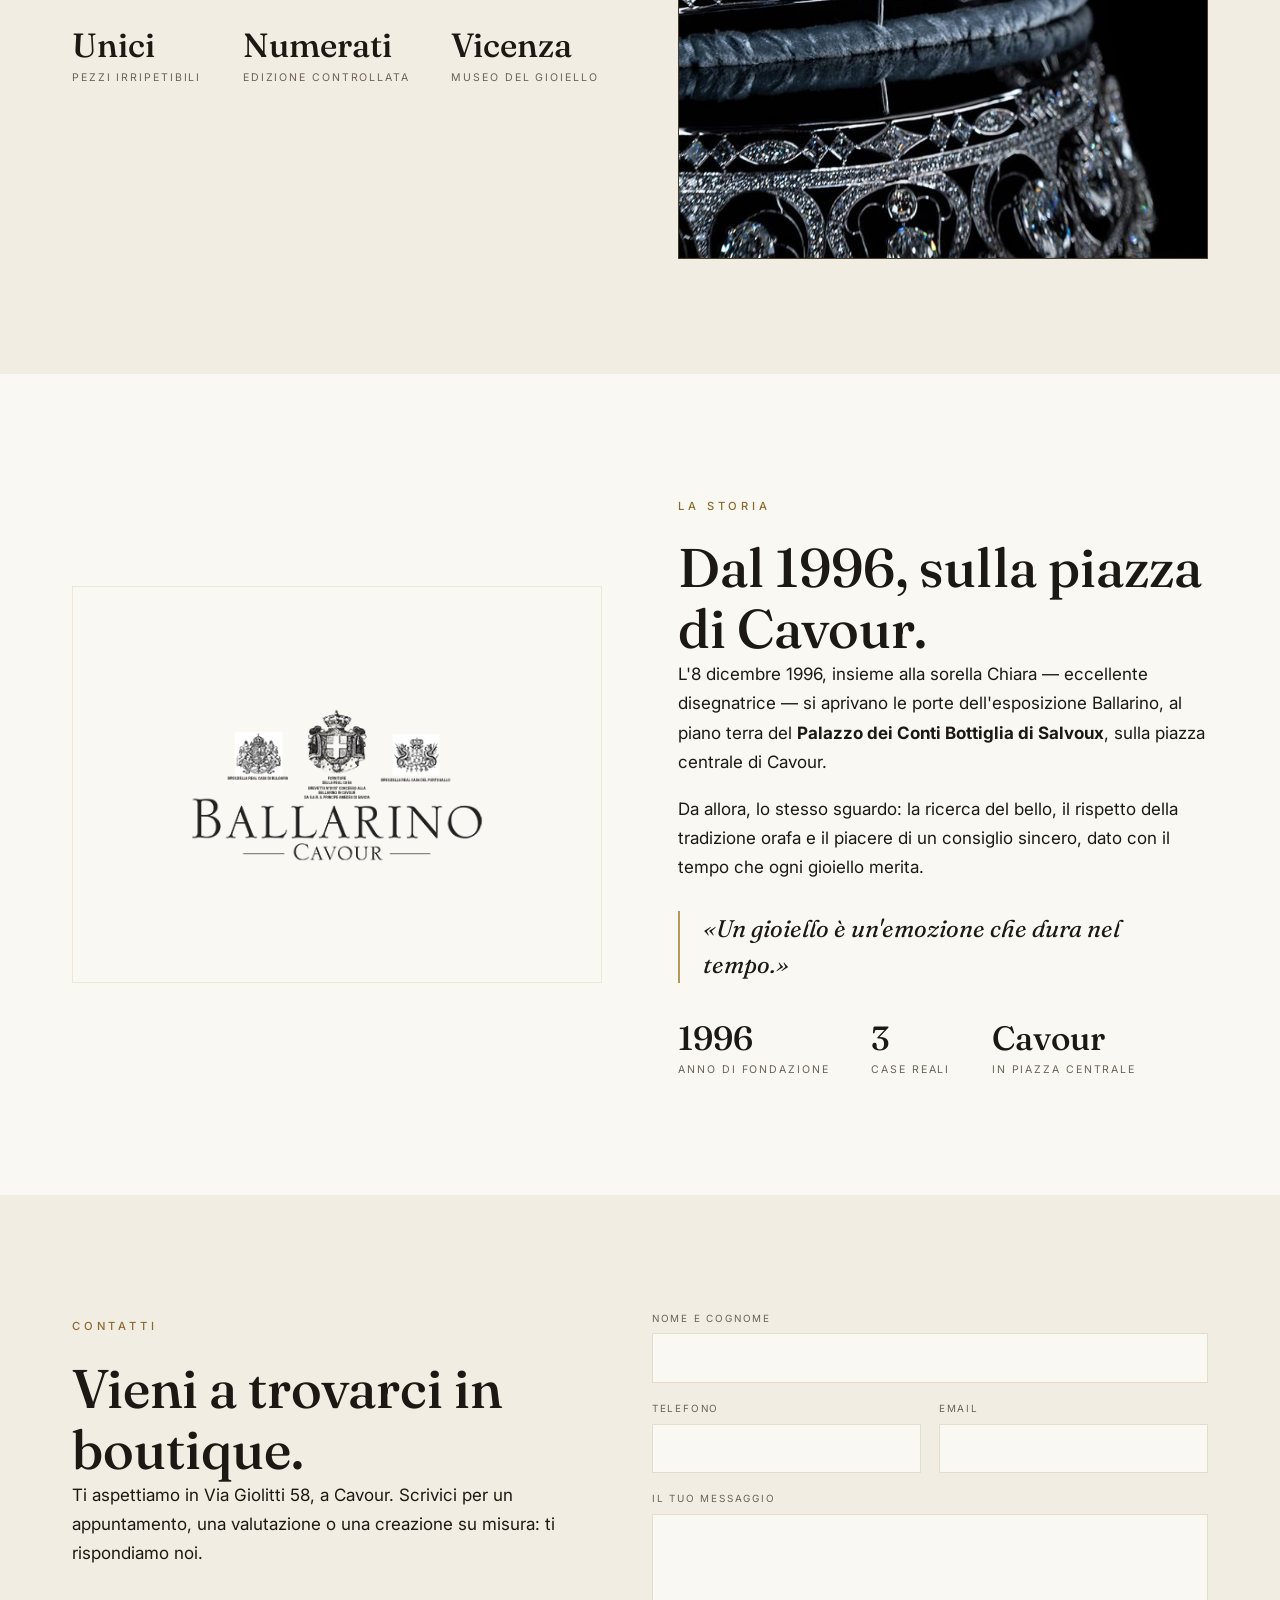
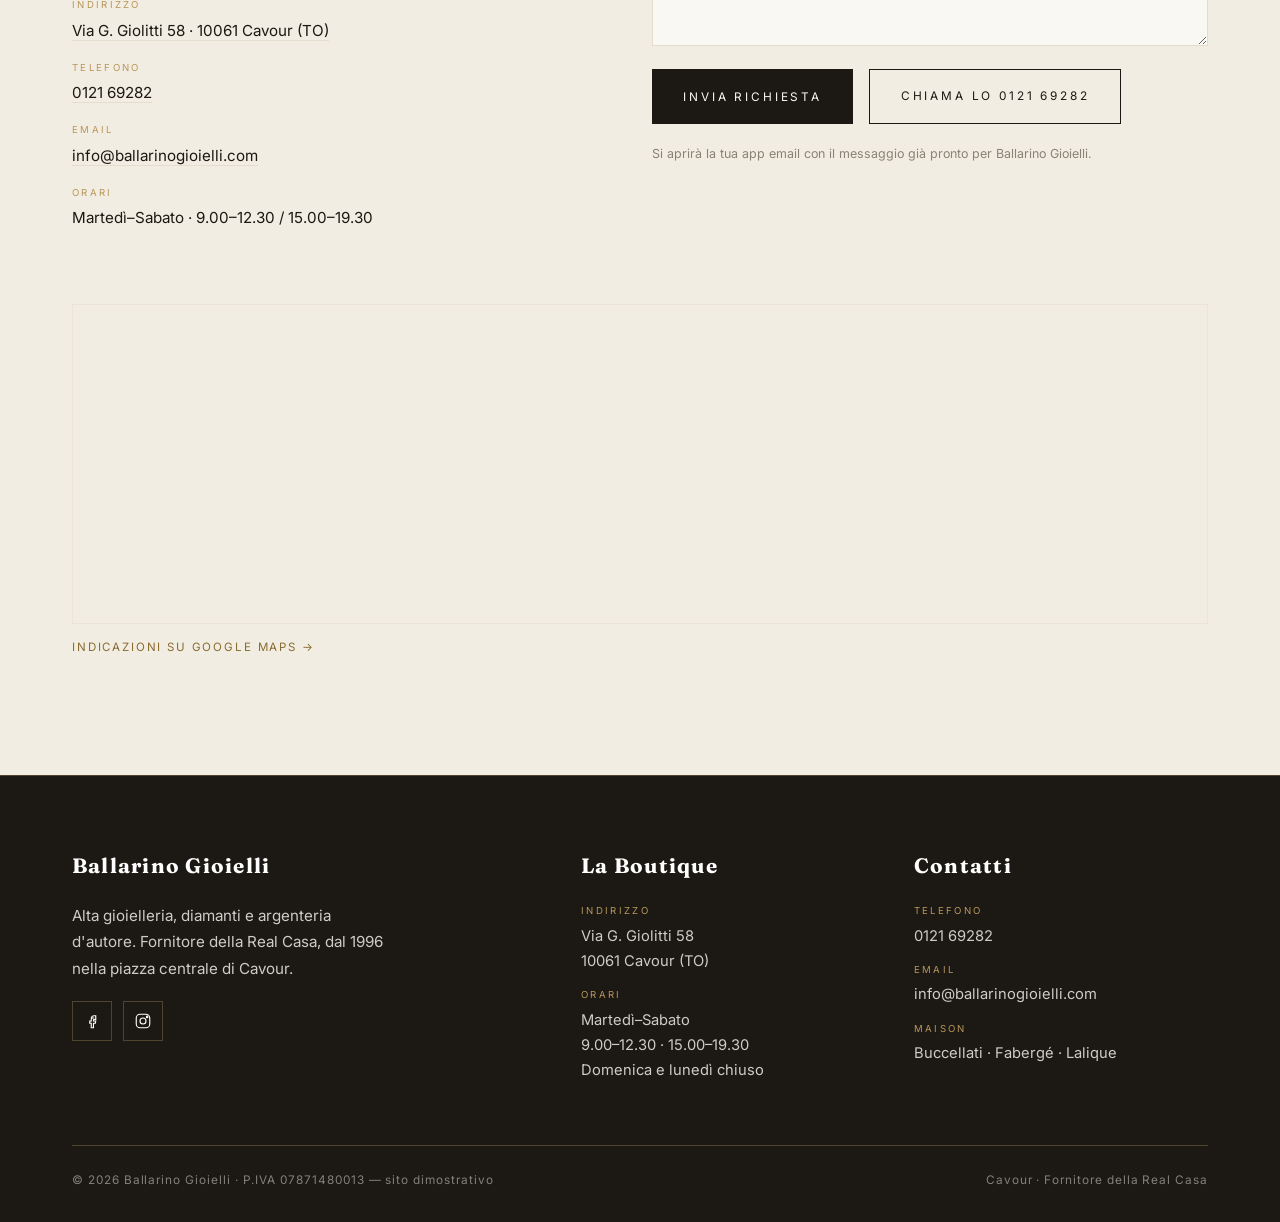
==== commit 088bb563: "Aggiungi foto reali a Laboratorio Gemmologico e Savoy Line Co-Authored-By: Claude Opus 4.8 <noreply@" ====
--- a/index.html
+++ b/index.html
@@ -186,9 +186,7 @@
           <li><span>In sede</span>Analisi e perizia delle pietre preziose</li>
         </ul>
       </div>
-      <div class="split-media split-media--emblem reveal">
-        <svg class="emblem-icon" viewBox="0 0 48 48" fill="none" stroke="currentColor" stroke-width="1.1" aria-hidden="true"><use href="#ic-loupe"/></svg>
-      </div>
+      <div class="split-media reveal"><img loading="lazy" src="assets/img/laboratorio.jpg" width="1280" height="854" alt="Gemmologo esamina un diamante taglio brillante con pinzetta e lente d'ingrandimento"></div>
     </div>
   </section>
 
@@ -215,20 +213,20 @@
 
   <!-- SAVOY LINE -->
   <section class="section section--soft" id="savoy">
-    <div class="wrap">
-      <div class="section-head section-head--center reveal">
+    <div class="wrap split">
+      <div class="reveal">
         <span class="eyebrow">Savoy Line</span>
         <h2>La collezione ispirata ai Savoia</h2>
-        <div class="center-rule"></div>
         <p class="lead">Pezzi unici e numerati, realizzati interamente a mano e ispirati alla
           storia della Real Casa italiana. Una linea esclusiva, già esposta al
           <strong>Museo del Gioiello di Vicenza</strong>.</p>
-      </div>
-      <div class="stats stats--center reveal">
-        <div><div class="n">Unici</div><div class="l">Pezzi irripetibili</div></div>
-        <div><div class="n">Numerati</div><div class="l">Edizione controllata</div></div>
-        <div><div class="n">Vicenza</div><div class="l">Museo del Gioiello</div></div>
-      </div>
+        <div class="stats">
+          <div><div class="n">Unici</div><div class="l">Pezzi irripetibili</div></div>
+          <div><div class="n">Numerati</div><div class="l">Edizione controllata</div></div>
+          <div><div class="n">Vicenza</div><div class="l">Museo del Gioiello</div></div>
+        </div>
+      </div>
+      <div class="split-media split-media--tall reveal"><img loading="lazy" src="assets/img/savoy.jpg" width="680" height="1020" alt="Tiara di alta gioielleria con diamanti taglio brillante, marquise e goccia su fondo nero"></div>
     </div>
   </section>
 
--- a/assets/css/style.css
+++ b/assets/css/style.css
@@ -134,8 +134,7 @@
 .warrant-list--light{background:var(--line);border-color:var(--line-dk)}
 .warrant-list--light li{background:var(--paper-2);color:var(--ink)}
 .warrant-list--light li span{color:var(--gold)}
-.split-media--emblem .emblem-icon{width:min(150px,40%);height:auto;color:var(--gold)}
-.stats--center{justify-content:center;text-align:center}
+.split-media--tall{aspect-ratio:3/4;background:#0f0d0a;border-color:var(--line-dk)}
 
 /* ---------- striscia credenziali ---------- */
 .trust{border-top:1px solid var(--line);border-bottom:1px solid var(--line);background:var(--paper)}
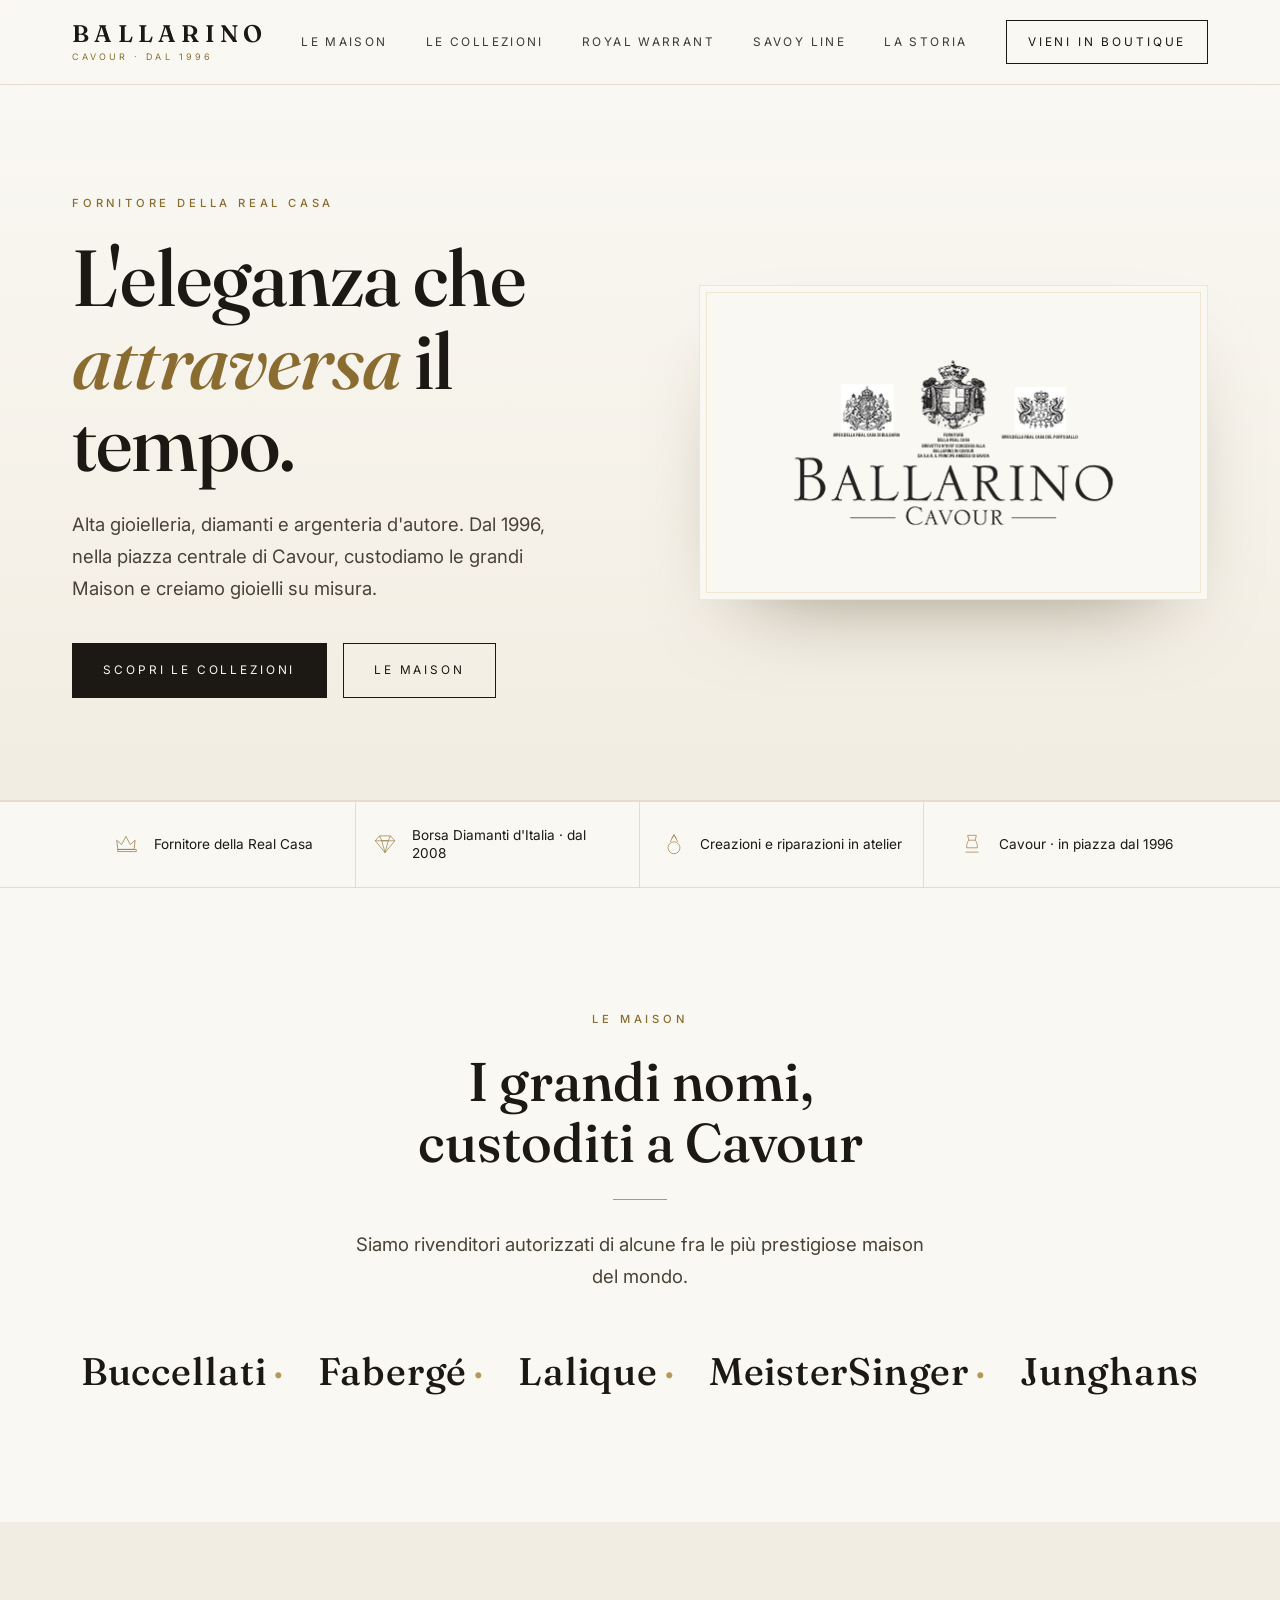
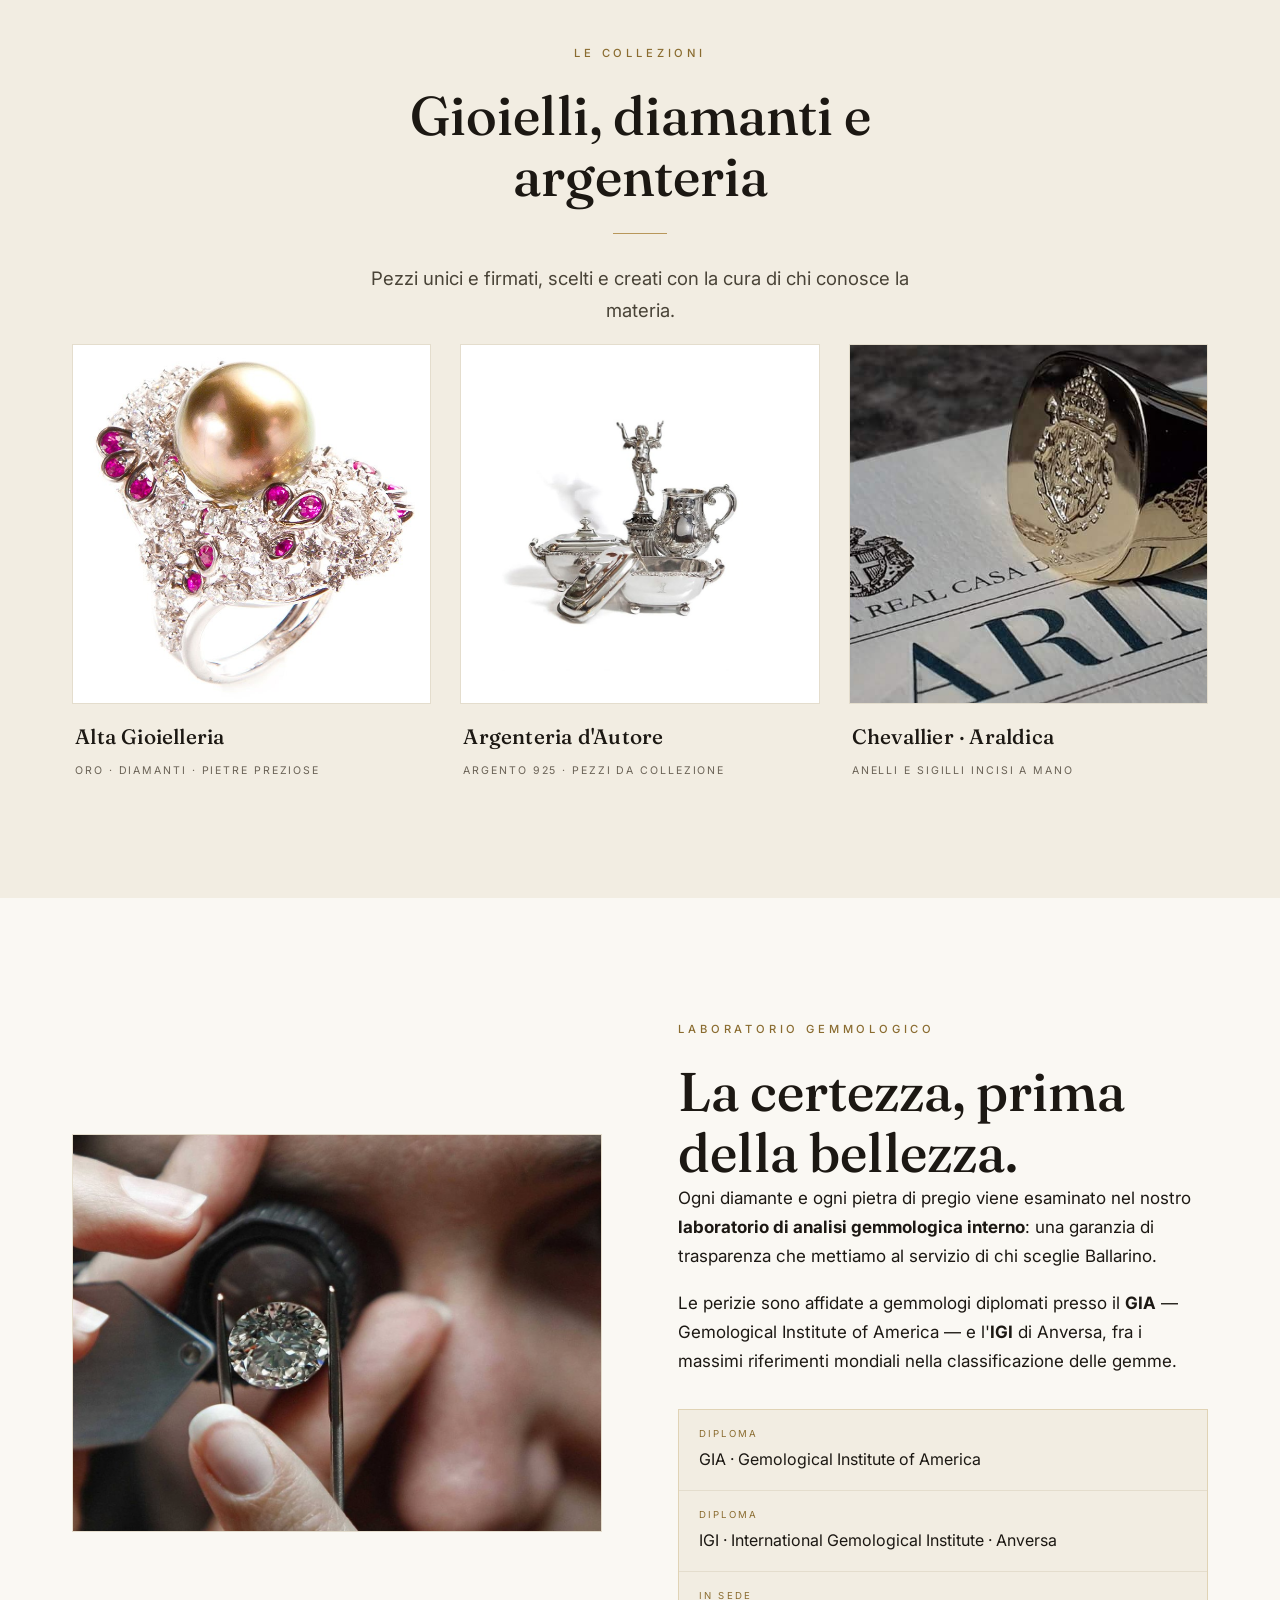
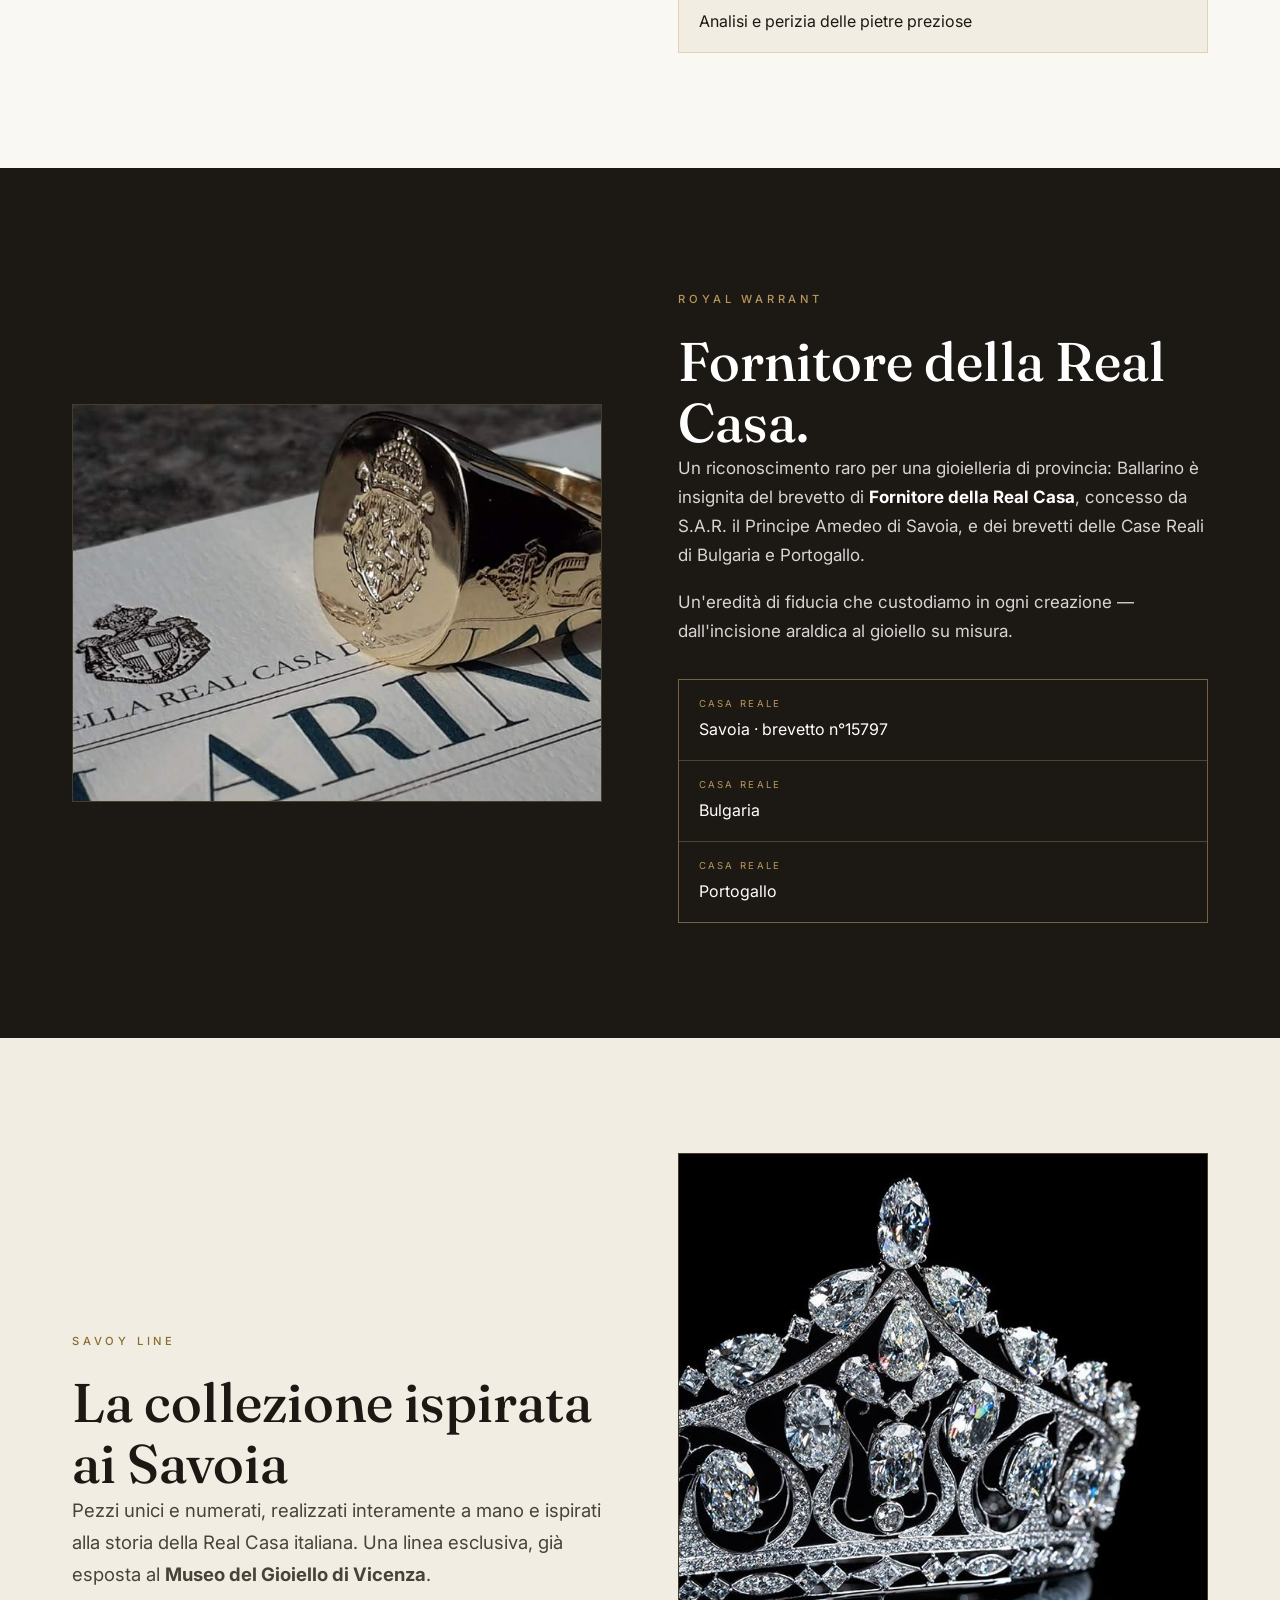
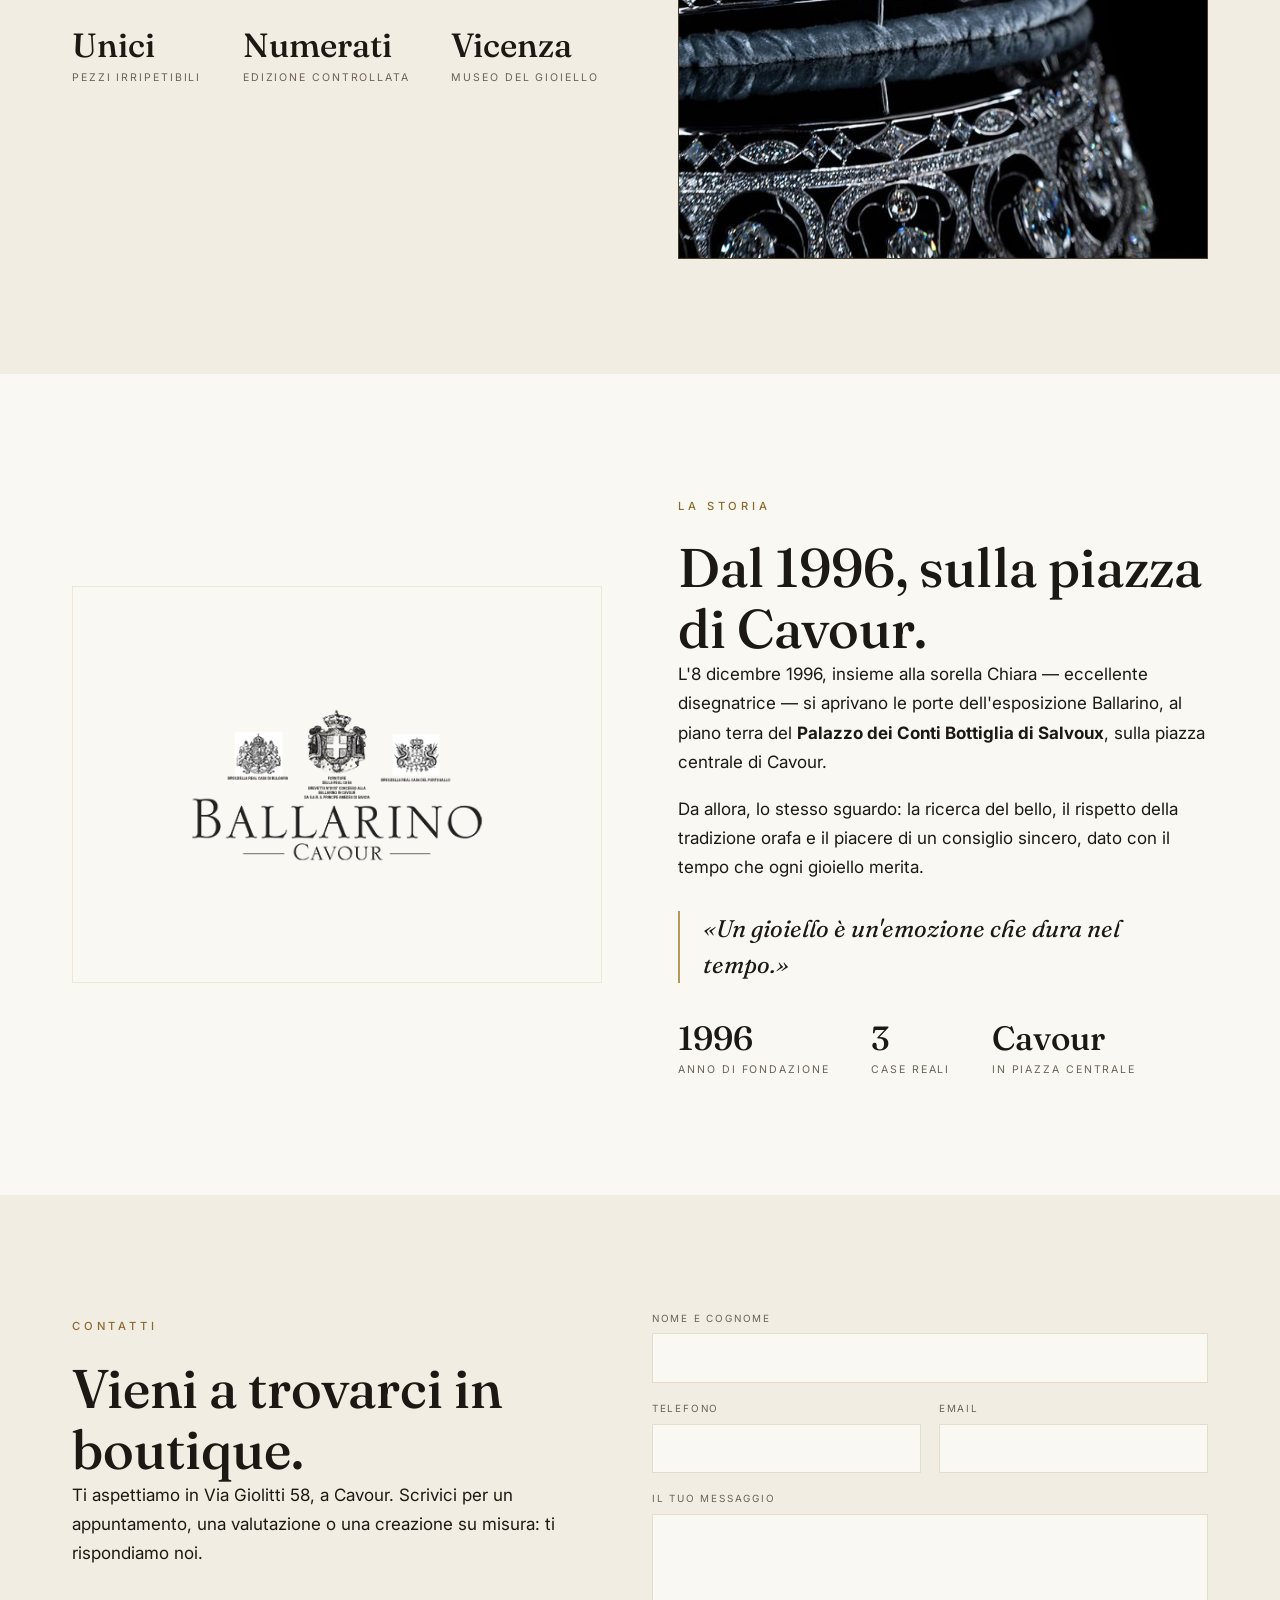
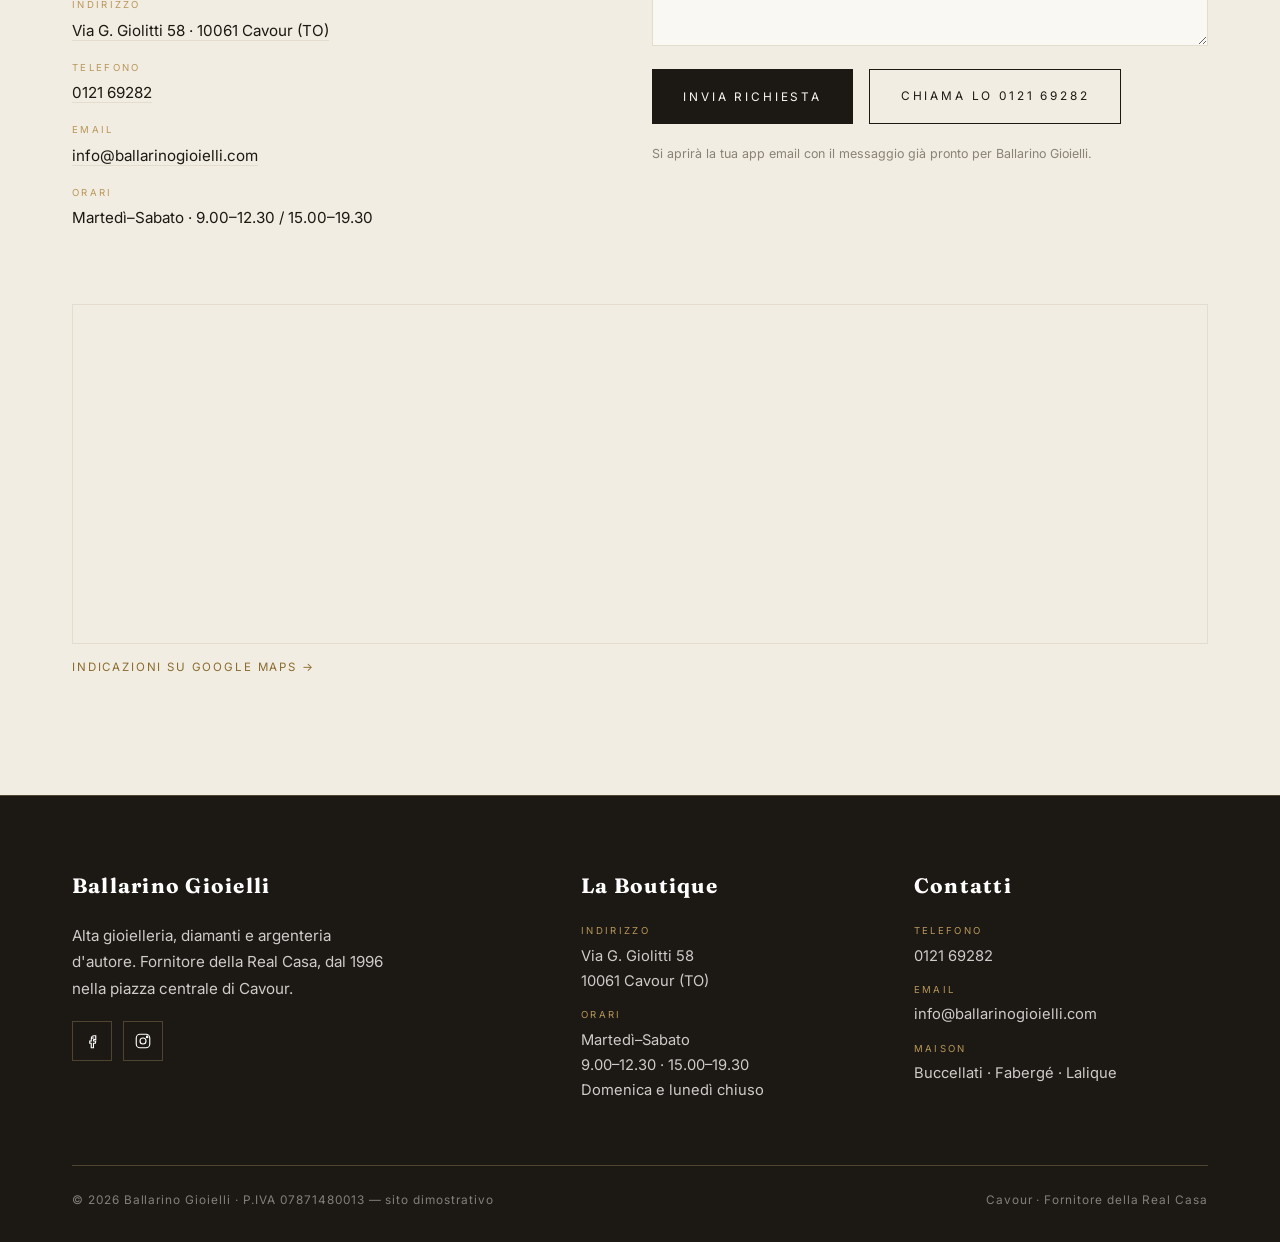
==== commit 500141b5: "Mappa: passa a stile minimale chiaro (Leaflet + Carto Positron) con pin oro Co-Authored-By: Claude O" ====
--- a/index.html
+++ b/index.html
@@ -16,7 +16,7 @@
 <meta property="og:image" content="https://ballarino.vercel.app/assets/img/og-cover.jpg" />
 <meta property="og:image:width" content="1200" />
 <meta property="og:image:height" content="630" />
-<meta property="og:image:alt" content="Anello di alta gioielleria con perla, diamanti e rubini — Ballarino Gioielli, Cavour" />
+<meta property="og:image:alt" content="Marchio Ballarino Gioielli coi brevetti delle Case Reali di Savoia, Bulgaria e Portogallo — Cavour" />
 <meta name="twitter:card" content="summary_large_image" />
 <meta name="twitter:image" content="https://ballarino.vercel.app/assets/img/og-cover.jpg" />
 <link rel="canonical" href="https://ballarino.vercel.app/" />
@@ -27,6 +27,8 @@
 <link href="https://fonts.googleapis.com/css2?family=Fraunces:ital,opsz,wght@0,9..144,400;0,9..144,500;0,9..144,600;1,9..144,400;1,9..144,500&family=Inter:wght@300;400;500&display=swap" rel="stylesheet">
 <link rel="preload" as="image" href="assets/img/logo.png" fetchpriority="high" />
 <link rel="stylesheet" href="assets/css/style.css" />
+<link rel="preconnect" href="https://a.basemaps.cartocdn.com" crossorigin>
+<link rel="stylesheet" href="https://unpkg.com/leaflet@1.9.4/dist/leaflet.css" integrity="sha256-p4NxAoJBhIIN+hmNHrzRCf9tD/miZyoHS5obTRR9BMY=" crossorigin="" />
 <script type="application/ld+json">
 {
   "@context": "https://schema.org",
@@ -298,7 +300,7 @@
     </div>
     <div class="wrap">
       <div class="foot-map reveal">
-        <iframe title="Mappa — Ballarino Gioielli, Via Giolitti 58, Cavour" loading="lazy" src="https://www.openstreetmap.org/export/embed.html?bbox=7.3668%2C44.7828%2C7.3748%2C44.7868&amp;layer=mapnik&amp;marker=44.7848%2C7.3708"></iframe>
+        <div id="map" class="foot-map__canvas" role="img" aria-label="Mappa — Ballarino Gioielli, Via G. Giolitti 58, Cavour"></div>
         <a class="foot-map__link" href="https://maps.google.com/?q=Ballarino+Gioielli+Via+Giolitti+58+Cavour" target="_blank" rel="noopener">Indicazioni su Google Maps →</a>
       </div>
     </div>
@@ -388,5 +390,23 @@
     });
   })();
 </script>
+
+<!-- MAPPA — Leaflet + Carto Positron (stile minimale chiaro) -->
+<script src="https://unpkg.com/leaflet@1.9.4/dist/leaflet.js" integrity="sha256-20nQCchB9co0qIjJZRGuk2/Z9VM+kNiyxNV1lvTlZBo=" crossorigin="" defer></script>
+<script>
+  window.addEventListener('load',function(){
+    var el=document.getElementById('map'); if(!el||!window.L) return;
+    var lat=44.7848, lng=7.3708;
+    var map=L.map(el,{scrollWheelZoom:false,zoomControl:true}).setView([lat,lng],16);
+    L.tileLayer('https://{s}.basemaps.cartocdn.com/light_all/{z}/{x}/{y}{r}.png',{
+      maxZoom:20, subdomains:'abcd',
+      attribution:'&copy; <a href="https://www.openstreetmap.org/copyright">OpenStreetMap</a> &copy; <a href="https://carto.com/attributions">CARTO</a>'
+    }).addTo(map);
+    var pin=L.divIcon({className:'gold-pin',iconSize:[34,44],iconAnchor:[17,44],popupAnchor:[0,-40],
+      html:'<svg width="34" height="44" viewBox="0 0 24 24" fill="#8a6c30" stroke="#1c1813" stroke-width="0.5"><path d="M12 2a7 7 0 0 0-7 7c0 5 7 13 7 13s7-8 7-13a7 7 0 0 0-7-7z"/><circle cx="12" cy="9" r="2.6" fill="#faf8f3" stroke="none"/></svg>'});
+    L.marker([lat,lng],{icon:pin,title:'Ballarino Gioielli'}).addTo(map)
+      .bindPopup('<strong>Ballarino Gioielli</strong><br>Via G. Giolitti 58 · Cavour');
+  });
+</script>
 </body>
 </html>
--- a/assets/css/style.css
+++ b/assets/css/style.css
@@ -187,9 +187,12 @@
 
 /* ---------- mappa ---------- */
 .foot-map{margin-top:3.5rem}
-.foot-map iframe{display:block;width:100%;height:320px;border:1px solid var(--line);
-  filter:grayscale(.55) sepia(.12) contrast(1.02);transition:filter .4s var(--ease)}
-.foot-map:hover iframe{filter:none}
+.foot-map__canvas{width:100%;height:340px;border:1px solid var(--line);background:var(--paper-2);z-index:0}
+.foot-map__canvas .leaflet-container{height:100%;width:100%;background:var(--paper-2);font-family:inherit}
+.foot-map__canvas .leaflet-div-icon{background:none;border:none}
+.foot-map__canvas .gold-pin svg{filter:drop-shadow(0 3px 4px rgba(60,45,15,.4))}
+.foot-map__canvas .leaflet-bar a{color:var(--ink);border-color:var(--line)}
+.foot-map__canvas .leaflet-control-attribution{background:rgba(250,248,243,.78);font-size:.62rem}
 .foot-map__link{display:inline-block;margin-top:.9rem;font-size:.72rem;letter-spacing:.16em;
   text-transform:uppercase;color:var(--gold);text-decoration:none}
 .foot-map__link:hover{color:var(--ink)}
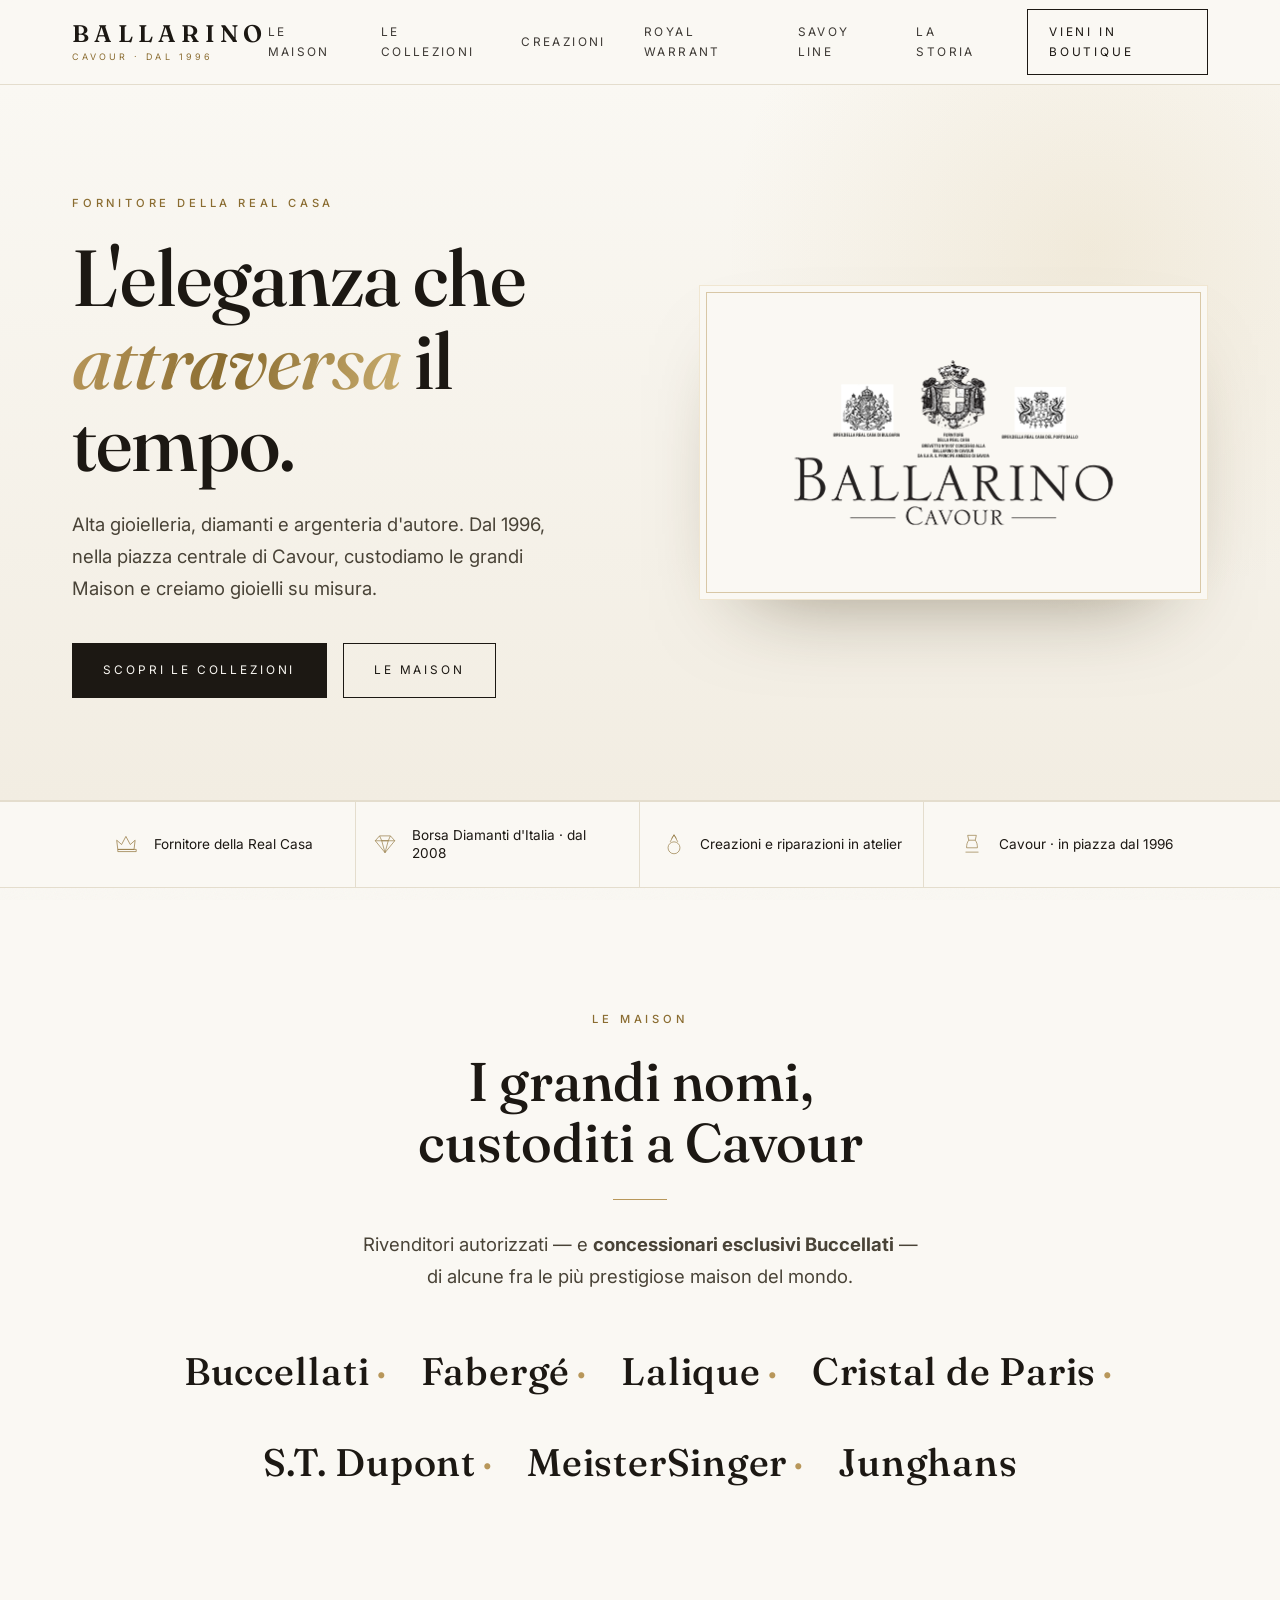
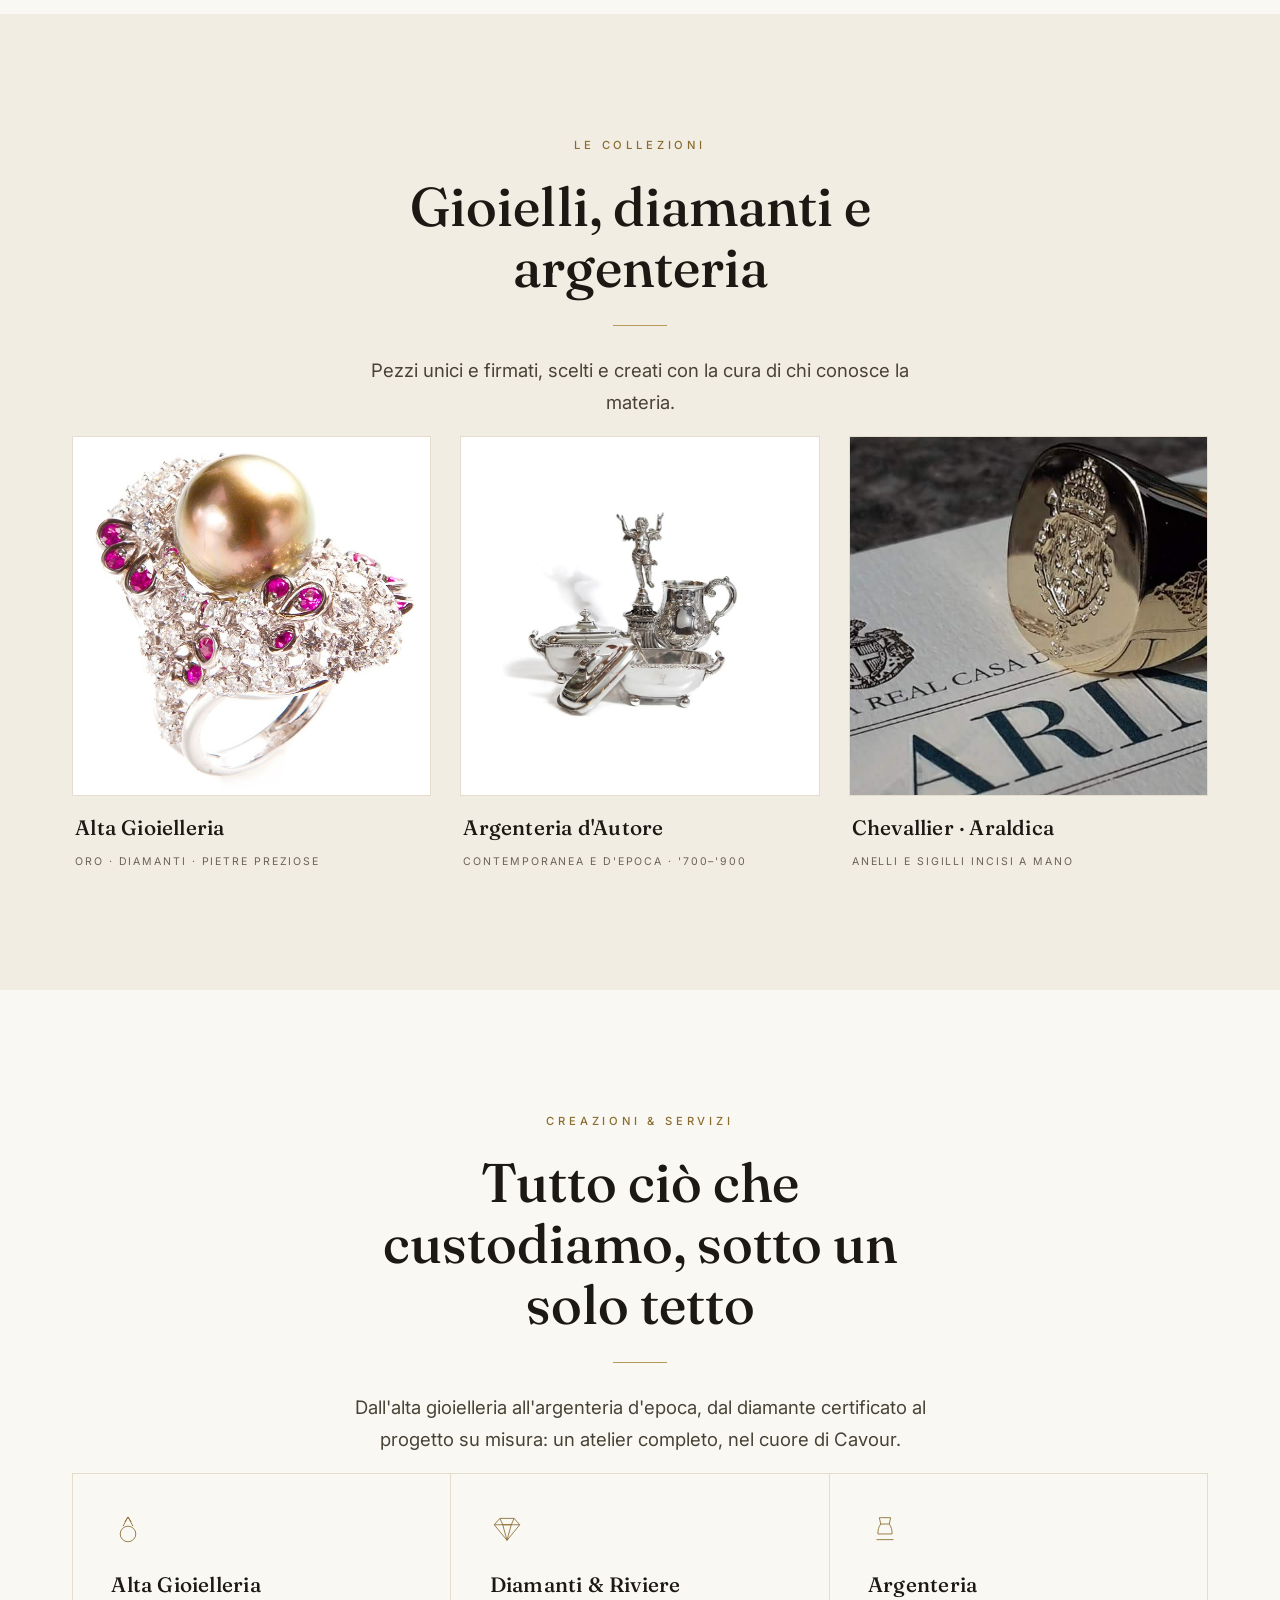
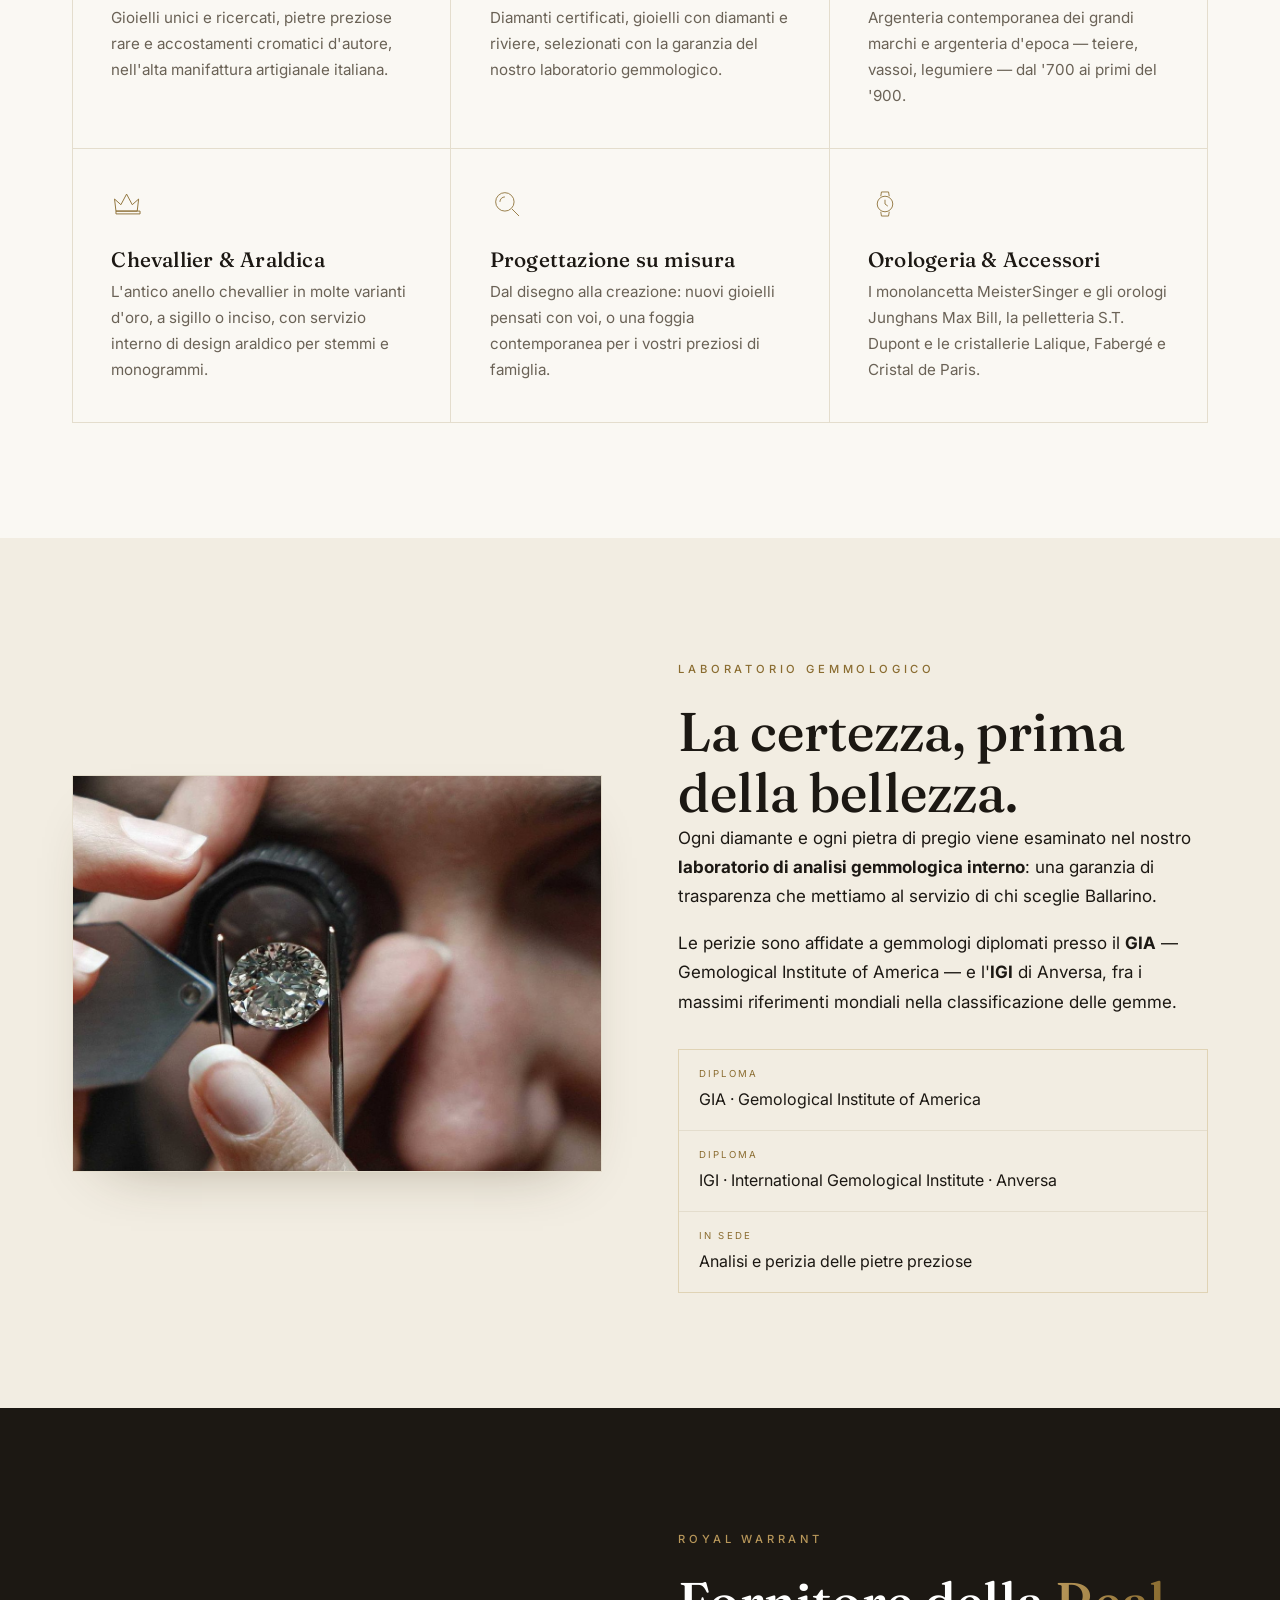
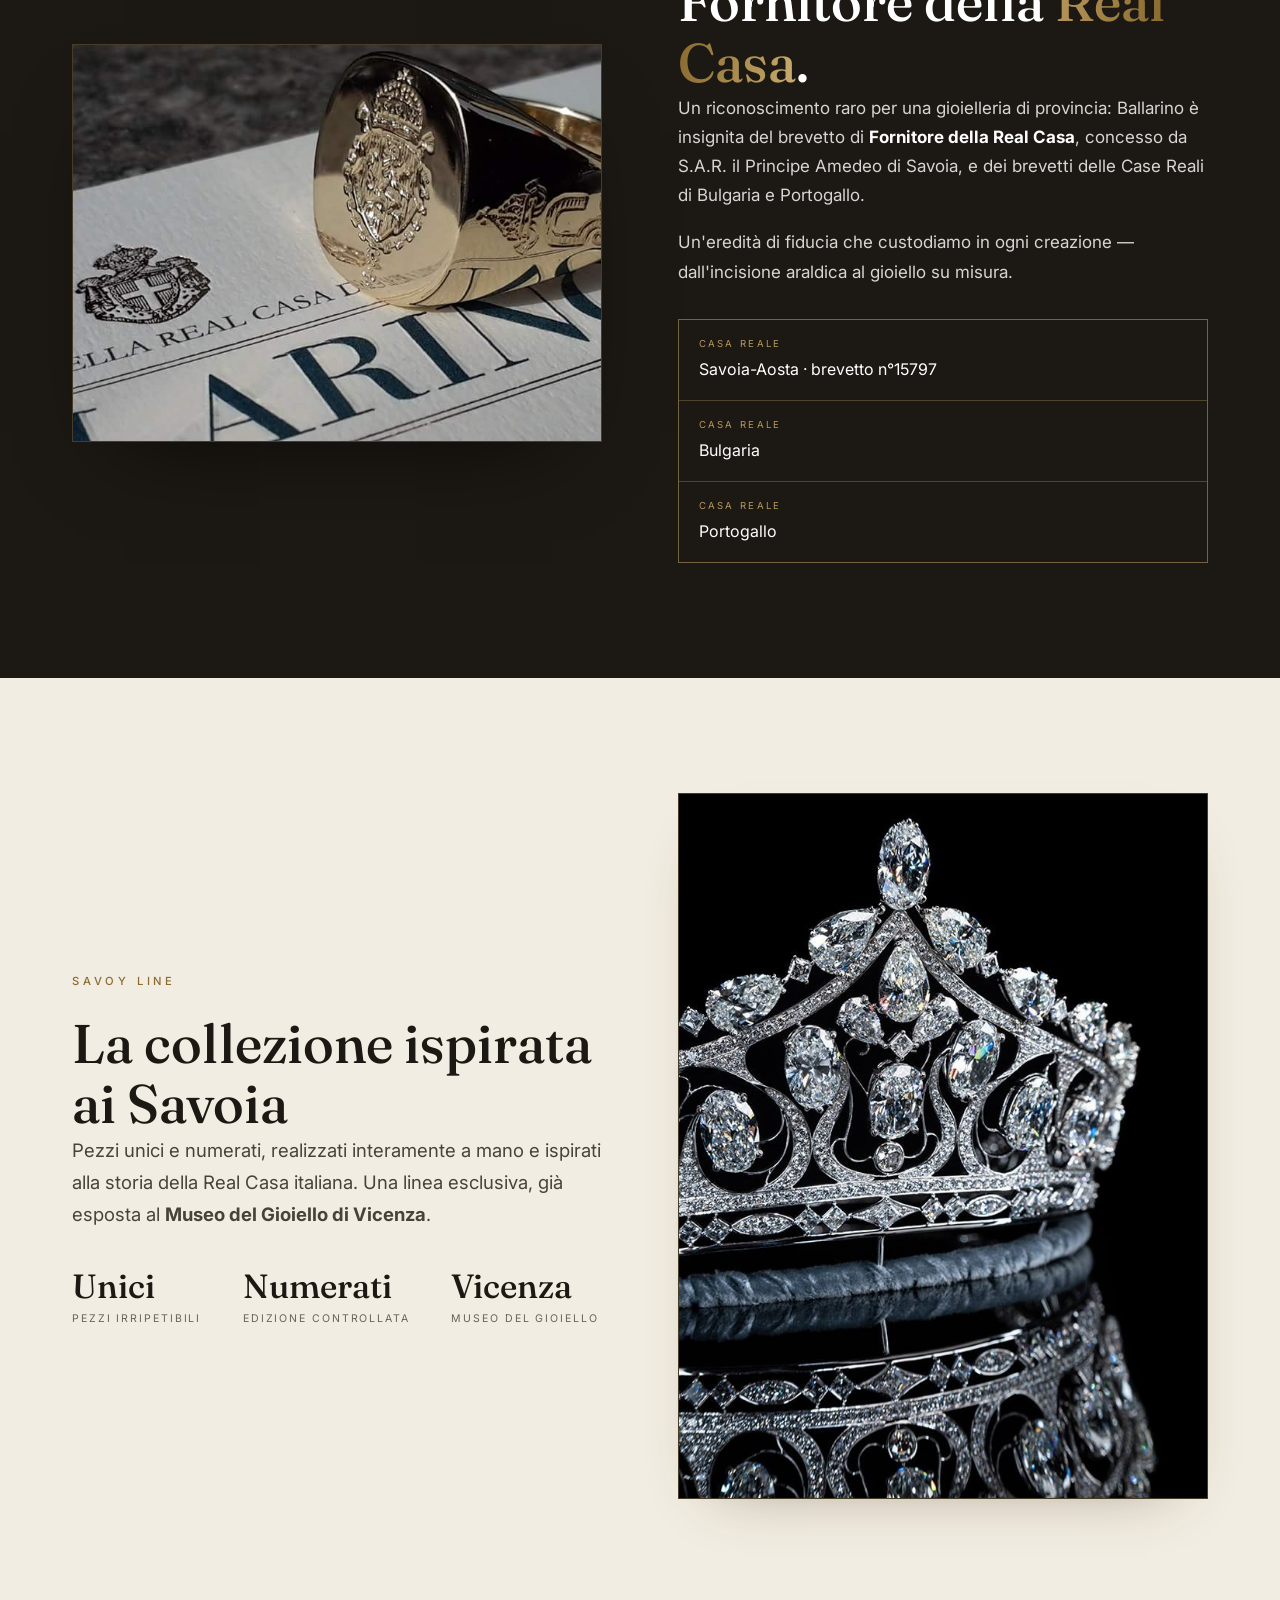
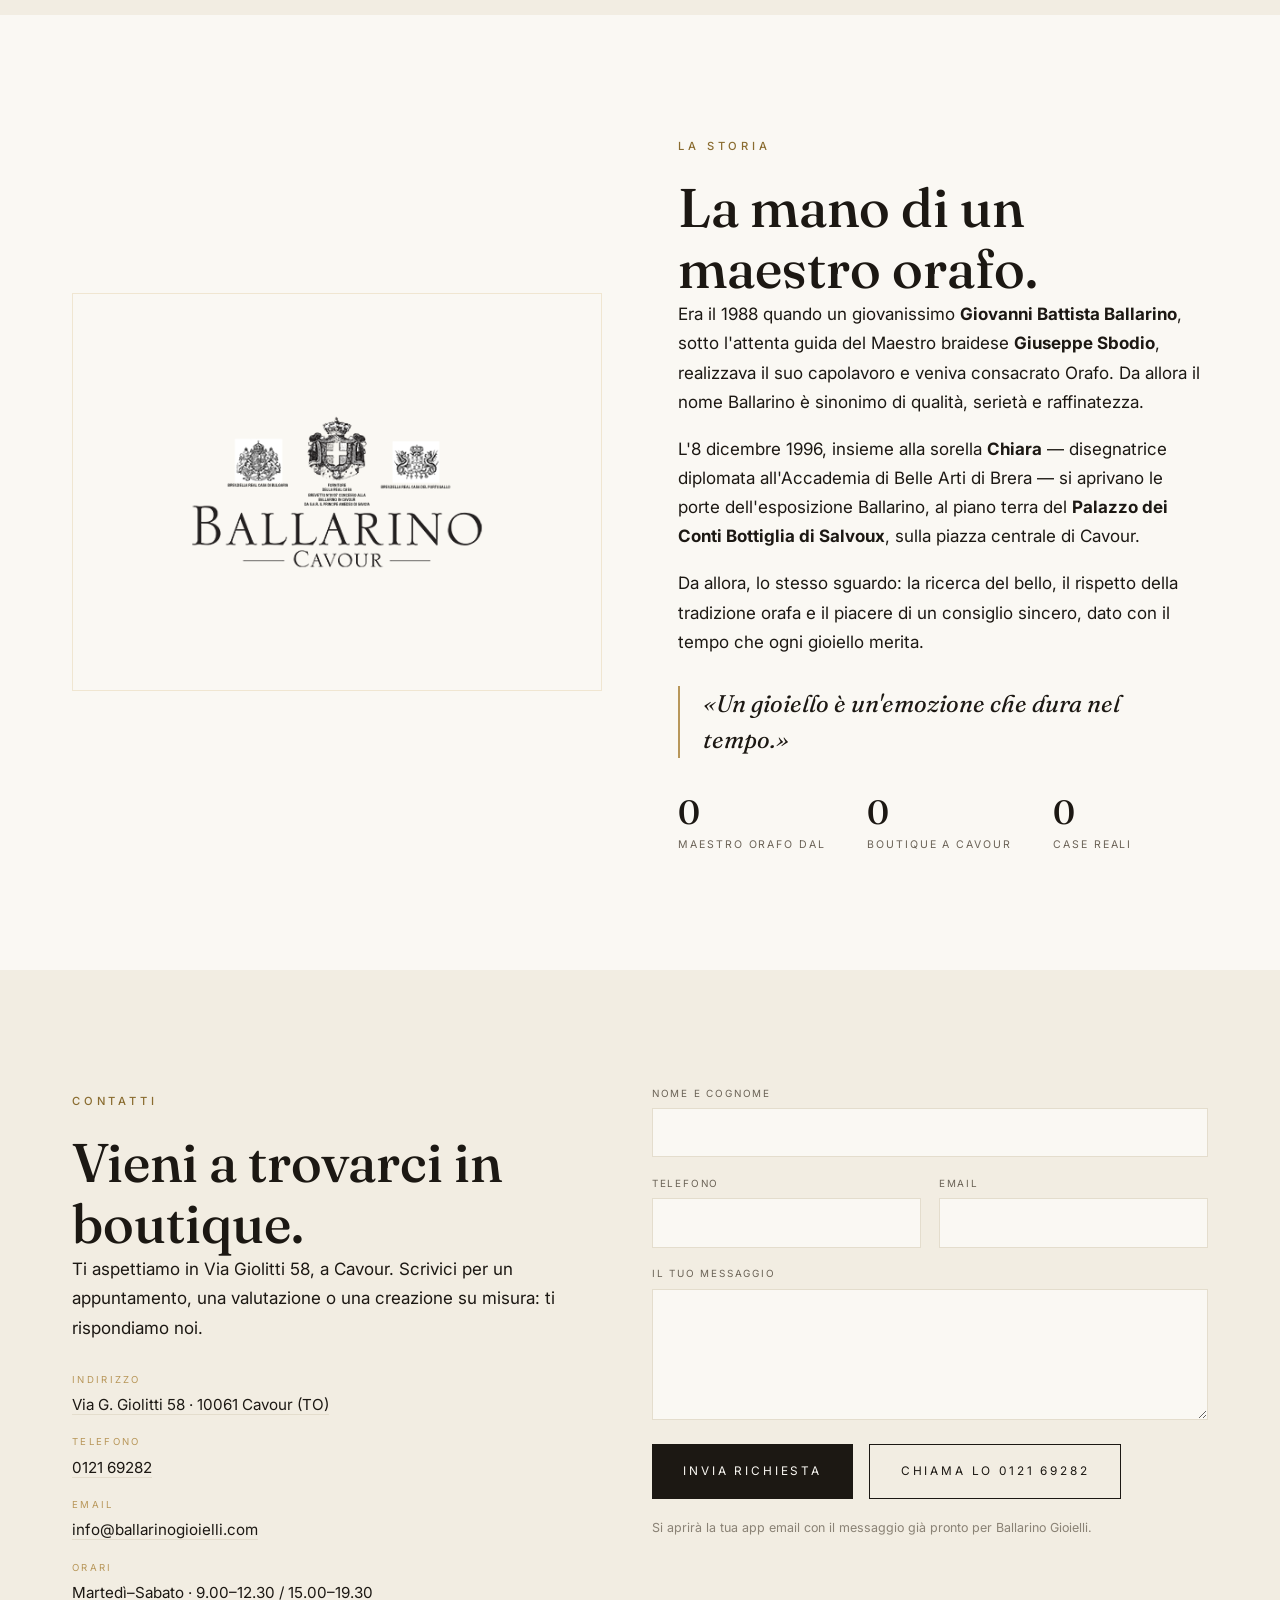
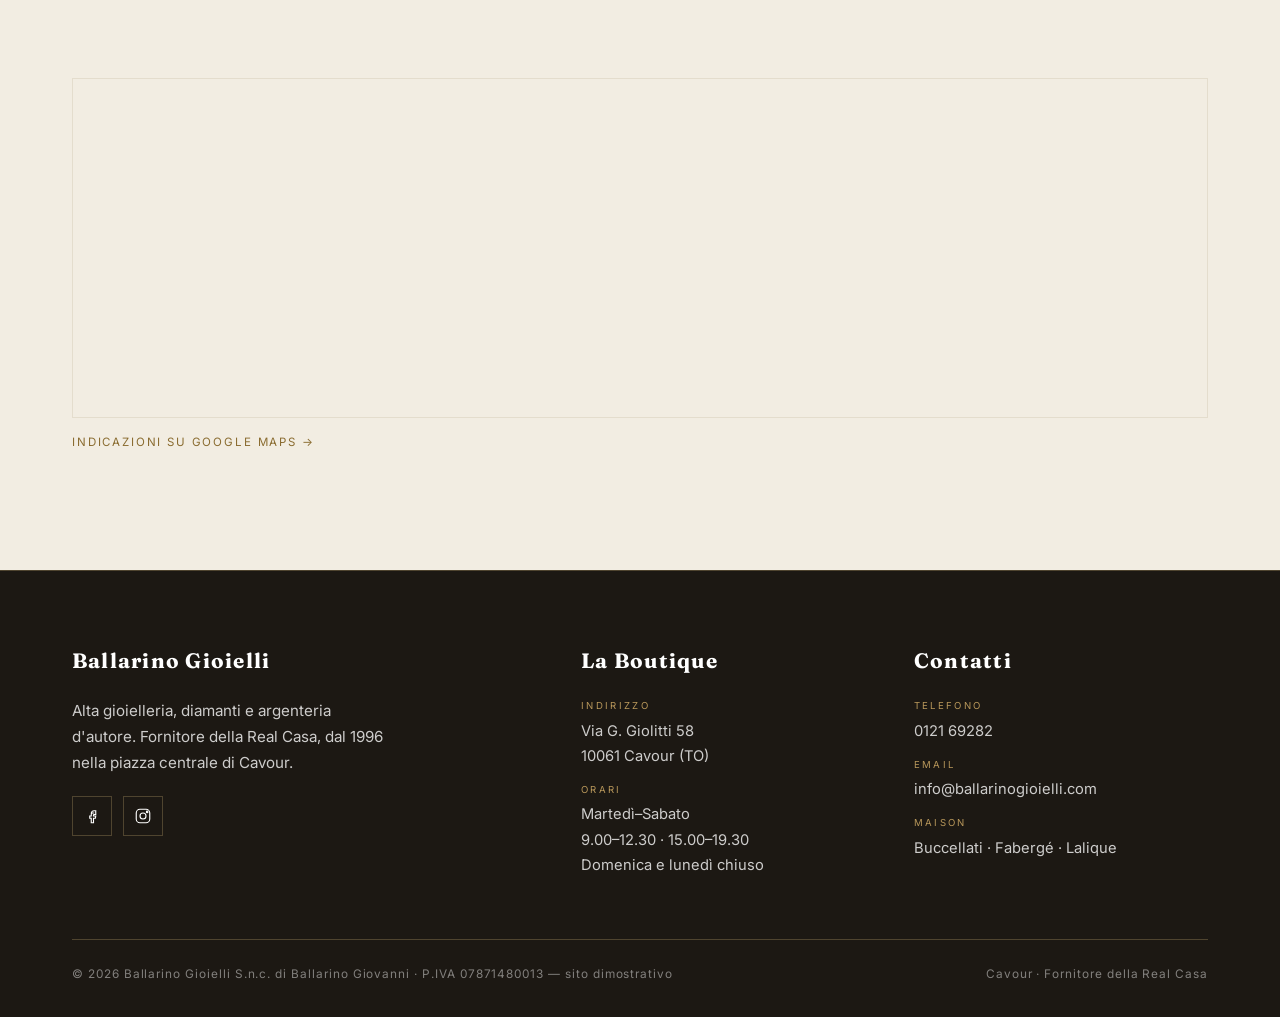
==== commit e47fa881: "Restyling elegante + animazioni e contenuti completati Design - Firma "filo d'oro" che si disegna: c" ====
--- a/index.html
+++ b/index.html
@@ -65,6 +65,8 @@
 </head>
 <body id="top">
 
+<div class="scroll-progress" id="scrollProgress" aria-hidden="true"></div>
+
 <svg width="0" height="0" style="position:absolute" aria-hidden="true">
   <symbol id="ic-crown" viewBox="0 0 48 48" fill="none" stroke="currentColor" stroke-width="1.3"><path d="M7 34l-2-17 9 8 8-15 8 15 9-8-2 17z"/><path d="M7 34h34v4H7z"/></symbol>
   <symbol id="ic-diamond" viewBox="0 0 48 48" fill="none" stroke="currentColor" stroke-width="1.2"><path d="M14 9h20l8 9-18 22L6 18z"/><path d="M6 18h36M14 9l4 9 6 22 6-22 4-9M18 18h12"/></symbol>
@@ -82,6 +84,7 @@
     <nav class="nav" id="nav">
       <a class="nav__link" href="#maison">Le Maison</a>
       <a class="nav__link" href="#collezioni">Le Collezioni</a>
+      <a class="nav__link" href="#creazioni">Creazioni</a>
       <a class="nav__link" href="#warrant">Royal Warrant</a>
       <a class="nav__link" href="#savoy">Savoy Line</a>
       <a class="nav__link" href="#storia">La Storia</a>
@@ -132,12 +135,15 @@
         <span class="eyebrow">Le Maison</span>
         <h2>I grandi nomi, custoditi a Cavour</h2>
         <div class="center-rule"></div>
-        <p class="lead">Siamo rivenditori autorizzati di alcune fra le più prestigiose maison del mondo.</p>
+        <p class="lead">Rivenditori autorizzati — e <strong>concessionari esclusivi Buccellati</strong> —
+          di alcune fra le più prestigiose maison del mondo.</p>
       </div>
       <ul class="maison-list reveal">
         <li>Buccellati</li>
         <li>Fabergé</li>
         <li>Lalique</li>
+        <li>Cristal de Paris</li>
+        <li>S.T. Dupont</li>
         <li>MeisterSinger</li>
         <li>Junghans</li>
       </ul>
@@ -160,7 +166,7 @@
         </figure>
         <figure class="coll">
           <div class="coll-ph"><img loading="lazy" src="assets/img/argenteria.jpg" width="1500" height="843" alt="Argenteria d'autore: oggetti e servizi in argento"></div>
-          <figcaption><h3>Argenteria d'Autore</h3><span>Argento 925 · Pezzi da collezione</span></figcaption>
+          <figcaption><h3>Argenteria d'Autore</h3><span>Contemporanea e d'epoca · '700–'900</span></figcaption>
         </figure>
         <figure class="coll">
           <div class="coll-ph"><img loading="lazy" src="assets/img/chevallier.jpg" width="1000" height="750" alt="Anello chevalier in oro con stemma araldico inciso"></div>
@@ -170,8 +176,53 @@
     </div>
   </section>
 
+  <!-- CREAZIONI & SERVIZI -->
+  <section class="section" id="creazioni">
+    <div class="wrap">
+      <div class="section-head section-head--center reveal">
+        <span class="eyebrow">Creazioni &amp; Servizi</span>
+        <h2>Tutto ciò che custodiamo, sotto un solo tetto</h2>
+        <div class="center-rule"></div>
+        <p class="lead">Dall'alta gioielleria all'argenteria d'epoca, dal diamante certificato al
+          progetto su misura: un atelier completo, nel cuore di Cavour.</p>
+      </div>
+      <div class="craft-grid reveal">
+        <article class="craft">
+          <svg class="craft-ic" viewBox="0 0 48 48" fill="none" stroke="currentColor" stroke-width="1.3"><use href="#ic-ring"/></svg>
+          <h3>Alta Gioielleria</h3>
+          <p>Gioielli unici e ricercati, pietre preziose rare e accostamenti cromatici d'autore, nell'alta manifattura artigianale italiana.</p>
+        </article>
+        <article class="craft">
+          <svg class="craft-ic" viewBox="0 0 48 48" fill="none" stroke="currentColor" stroke-width="1.2"><use href="#ic-diamond"/></svg>
+          <h3>Diamanti &amp; Riviere</h3>
+          <p>Diamanti certificati, gioielli con diamanti e riviere, selezionati con la garanzia del nostro laboratorio gemmologico.</p>
+        </article>
+        <article class="craft">
+          <svg class="craft-ic" viewBox="0 0 48 48" fill="none" stroke="currentColor" stroke-width="1.2"><use href="#ic-silver"/></svg>
+          <h3>Argenteria</h3>
+          <p>Argenteria contemporanea dei grandi marchi e argenteria d'epoca — teiere, vassoi, legumiere — dal '700 ai primi del '900.</p>
+        </article>
+        <article class="craft">
+          <svg class="craft-ic" viewBox="0 0 48 48" fill="none" stroke="currentColor" stroke-width="1.3"><use href="#ic-crown"/></svg>
+          <h3>Chevallier &amp; Araldica</h3>
+          <p>L'antico anello chevallier in molte varianti d'oro, a sigillo o inciso, con servizio interno di design araldico per stemmi e monogrammi.</p>
+        </article>
+        <article class="craft">
+          <svg class="craft-ic" viewBox="0 0 48 48" fill="none" stroke="currentColor" stroke-width="1.2"><use href="#ic-loupe"/></svg>
+          <h3>Progettazione su misura</h3>
+          <p>Dal disegno alla creazione: nuovi gioielli pensati con voi, o una foggia contemporanea per i vostri preziosi di famiglia.</p>
+        </article>
+        <article class="craft">
+          <svg class="craft-ic" viewBox="0 0 48 48" fill="none" stroke="currentColor" stroke-width="1.2"><use href="#ic-watch"/></svg>
+          <h3>Orologeria &amp; Accessori</h3>
+          <p>I monolancetta MeisterSinger e gli orologi Junghans Max Bill, la pelletteria S.T. Dupont e le cristallerie Lalique, Fabergé e Cristal de Paris.</p>
+        </article>
+      </div>
+    </div>
+  </section>
+
   <!-- LABORATORIO GEMMOLOGICO -->
-  <section class="section" id="laboratorio">
+  <section class="section section--soft" id="laboratorio">
     <div class="wrap split split--rev">
       <div class="reveal">
         <span class="eyebrow">Laboratorio Gemmologico</span>
@@ -198,14 +249,14 @@
       <div class="split-media reveal"><img loading="lazy" src="assets/img/chevallier.jpg" width="1000" height="750" alt="Anello sigillo in oro con stemma della Real Casa di Savoia"></div>
       <div class="reveal">
         <span class="eyebrow">Royal Warrant</span>
-        <h2>Fornitore della Real Casa.</h2>
+        <h2>Fornitore della <span class="gilt">Real Casa</span>.</h2>
         <p>Un riconoscimento raro per una gioielleria di provincia: Ballarino è insignita del
           brevetto di <strong>Fornitore della Real Casa</strong>, concesso da S.A.R. il Principe
           Amedeo di Savoia, e dei brevetti delle Case Reali di Bulgaria e Portogallo.</p>
         <p>Un'eredità di fiducia che custodiamo in ogni creazione — dall'incisione araldica al
           gioiello su misura.</p>
         <ul class="warrant-list">
-          <li><span>Casa Reale</span>Savoia · brevetto n°15797</li>
+          <li><span>Casa Reale</span>Savoia-Aosta · brevetto n°15797</li>
           <li><span>Casa Reale</span>Bulgaria</li>
           <li><span>Casa Reale</span>Portogallo</li>
         </ul>
@@ -237,17 +288,22 @@
     <div class="wrap split split--rev">
       <div class="reveal">
         <span class="eyebrow">La Storia</span>
-        <h2>Dal 1996, sulla piazza di Cavour.</h2>
-        <p>L'8 dicembre 1996, insieme alla sorella Chiara — eccellente disegnatrice — si aprivano
-          le porte dell'esposizione Ballarino, al piano terra del <strong>Palazzo dei Conti
-          Bottiglia di Salvoux</strong>, sulla piazza centrale di Cavour.</p>
+        <h2>La mano di un maestro orafo.</h2>
+        <p>Era il 1988 quando un giovanissimo <strong>Giovanni Battista Ballarino</strong>, sotto
+          l'attenta guida del Maestro braidese <strong>Giuseppe Sbodio</strong>, realizzava il suo
+          capolavoro e veniva consacrato Orafo. Da allora il nome Ballarino è sinonimo di qualità,
+          serietà e raffinatezza.</p>
+        <p>L'8 dicembre 1996, insieme alla sorella <strong>Chiara</strong> — disegnatrice diplomata
+          all'Accademia di Belle Arti di Brera — si aprivano le porte dell'esposizione Ballarino, al
+          piano terra del <strong>Palazzo dei Conti Bottiglia di Salvoux</strong>, sulla piazza
+          centrale di Cavour.</p>
         <p>Da allora, lo stesso sguardo: la ricerca del bello, il rispetto della tradizione orafa
           e il piacere di un consiglio sincero, dato con il tempo che ogni gioiello merita.</p>
         <p class="pull">«Un gioiello è un'emozione che dura nel tempo.»</p>
         <div class="stats">
-          <div><div class="n">1996</div><div class="l">Anno di fondazione</div></div>
+          <div><div class="n">1988</div><div class="l">Maestro orafo dal</div></div>
+          <div><div class="n">1996</div><div class="l">Boutique a Cavour</div></div>
           <div><div class="n">3</div><div class="l">Case Reali</div></div>
-          <div><div class="n">Cavour</div><div class="l">In piazza centrale</div></div>
         </div>
       </div>
       <div class="split-media split-media--emblem reveal">
@@ -337,7 +393,7 @@
       </div>
     </div>
     <div class="foot-bottom">
-      <span>© <span id="yr"></span> Ballarino Gioielli · P.IVA 07871480013 — sito dimostrativo</span>
+      <span>© <span id="yr"></span> Ballarino Gioielli S.n.c. di Ballarino Giovanni · P.IVA 07871480013 — sito dimostrativo</span>
       <span>Cavour · Fornitore della Real Casa</span>
     </div>
   </div>
@@ -362,8 +418,49 @@
   toggle.addEventListener('click',()=>{const o=nav.classList.toggle('open');toggle.setAttribute('aria-expanded',o);toggle.setAttribute('aria-label',o?'Chiudi il menu':'Apri il menu');});
   nav.querySelectorAll('a').forEach(a=>a.addEventListener('click',()=>{nav.classList.remove('open');toggle.setAttribute('aria-expanded','false');}));
   document.getElementById('yr').textContent=new Date().getFullYear();
-  const io=new IntersectionObserver((es)=>{es.forEach(e=>{if(e.isIntersecting){e.target.classList.add('in');io.unobserve(e.target);}})},{threshold:.12});
+
+  const reduce=window.matchMedia('(prefers-reduced-motion:reduce)').matches;
+
+  // sequenza d'ingresso hero
+  requestAnimationFrame(()=>document.body.classList.add('is-loaded'));
+
+  // header che si raffina allo scroll + barra d'avanzamento (filo d'oro)
+  const header=document.querySelector('.site-header'),bar=document.getElementById('scrollProgress');
+  function onScroll(){
+    const y=window.scrollY||0;
+    header.classList.toggle('scrolled',y>20);
+    const h=document.documentElement.scrollHeight-window.innerHeight;
+    bar.style.width=(h>0?(y/h*100):0)+'%';
+  }
+  window.addEventListener('scroll',onScroll,{passive:true});onScroll();
+
+  // reveal a cascata: ritardo progressivo tra elementi vicini
+  const io=new IntersectionObserver((es)=>{es.forEach(e=>{if(e.isIntersecting){
+    e.target.style.setProperty('--rd',(e.target.dataset.rd||0)+'ms');
+    e.target.classList.add('in');io.unobserve(e.target);
+  }})},{threshold:.14,rootMargin:'0px 0px -8% 0px'});
   document.querySelectorAll('.reveal').forEach(el=>io.observe(el));
+  // griglie a cascata: animiamo i singoli riquadri, non il blocco intero
+  document.querySelectorAll('.coll-grid,.craft-grid').forEach(grid=>{
+    grid.classList.remove('reveal');
+    [...grid.children].forEach((child,i)=>{
+      child.classList.add('reveal');child.dataset.rd=i*100;io.observe(child);
+    });
+  });
+
+  // conteggio progressivo dei numeri (solo valori numerici, es. 1996 / 3)
+  if(!reduce){
+    const counteo=new IntersectionObserver((es)=>{es.forEach(e=>{if(!e.isIntersecting)return;
+      const el=e.target,end=parseInt(el.dataset.count,10);counteo.unobserve(el);
+      const t0=performance.now(),dur=1100;
+      (function tick(now){const p=Math.min((now-t0)/dur,1),eased=1-Math.pow(1-p,3);
+        el.textContent=Math.round(end*eased);if(p<1)requestAnimationFrame(tick);})(t0);
+    })},{threshold:.6});
+    document.querySelectorAll('.stats .n').forEach(n=>{
+      const m=/^\d+$/.test(n.textContent.trim());
+      if(m){n.dataset.count=n.textContent.trim();n.textContent='0';counteo.observe(n);}
+    });
+  }
   // lightbox
   const lb=document.getElementById('lightbox'),lbImg=document.getElementById('lbImg'),lbCap=document.getElementById('lbCap'),lbClose=document.getElementById('lbClose');
   function closeLb(){lb.classList.remove('open');lb.setAttribute('aria-hidden','true');document.body.style.overflow='';}
--- a/assets/css/style.css
+++ b/assets/css/style.css
@@ -1,6 +1,7 @@
 /* ============================================================
    BALLARINO GIOIELLI — Cavour · alta gioielleria
    Avorio & oro · Fraunces (display) + Inter · editoriale di lusso
+   Firma: il "filo d'oro" che si disegna — cornici, righelli, sottolineati
    ============================================================ */
 
 :root{
@@ -15,8 +16,13 @@
   --line-dk:rgba(212,184,120,.28);
   --gold:#8a6c30;
   --gold-soft:#b8975a;
+  --gold-lite:#c9ad6e;
+  --gold-grad:linear-gradient(100deg,#b8975a 0%,#8a6c30 48%,#c9ad6e 100%);
+  --shadow-art:0 40px 90px -50px rgba(60,45,15,.55);
+  --shadow-soft:0 24px 60px -38px rgba(60,45,15,.45);
   --wrap:1200px;
   --ease:cubic-bezier(.22,.61,.36,1);
+  --ease-out:cubic-bezier(.16,1,.3,1);
 }
 
 *{box-sizing:border-box}
@@ -27,9 +33,16 @@
   font-family:"Inter",system-ui,sans-serif;font-weight:400;
   font-size:17px;line-height:1.72;-webkit-font-smoothing:antialiased;
 }
+/* grana di carta — calore tattile, appena percettibile */
+body::before{
+  content:"";position:fixed;inset:0;z-index:1;pointer-events:none;opacity:.04;
+  mix-blend-mode:multiply;
+  background-image:url("data:image/svg+xml,%3Csvg xmlns='http://www.w3.org/2000/svg' width='160' height='160'%3E%3Cfilter id='n'%3E%3CfeTurbulence type='fractalNoise' baseFrequency='0.9' numOctaves='2' stitchTiles='stitch'/%3E%3C/filter%3E%3Crect width='100%25' height='100%25' filter='url(%23n)'/%3E%3C/svg%3E");
+}
 img{max-width:100%;display:block}
 a{color:inherit}
 .wrap{max-width:var(--wrap);margin:0 auto;padding:0 32px}
+main,.site-header,.site-footer,.mobile-bar{position:relative;z-index:2}
 
 /* ---------- type ---------- */
 h1,h2,h3{font-family:"Fraunces",Georgia,serif;font-weight:500;line-height:1.12;margin:0;letter-spacing:0}
@@ -39,51 +52,94 @@
 p{margin:0 0 1.1rem}
 .lead{font-size:1.16rem;color:#494337;font-weight:400}
 .eyebrow{display:inline-block;font-size:.7rem;font-weight:500;letter-spacing:.34em;
-  text-transform:uppercase;color:var(--gold);margin:0 0 1.4rem}
-.center-rule{width:54px;height:1px;background:var(--gold-soft);margin:1.6rem auto 1.8rem}
+  text-transform:uppercase;color:var(--gold);margin:0 0 1.4rem;position:relative}
+.section-head--center .eyebrow{padding:0}
+.center-rule{width:54px;height:1px;background:var(--gold-soft);margin:1.6rem auto 1.8rem;
+  transform:scaleX(0);transform-origin:center;transition:transform 1s var(--ease-out) .15s}
+.reveal.in .center-rule,.in .center-rule{transform:scaleX(1)}
+
+/* parola d'oro nei titoli */
+.gilt{background:var(--gold-grad);-webkit-background-clip:text;background-clip:text;
+  -webkit-text-fill-color:transparent;color:var(--gold)}
 
 /* ---------- buttons ---------- */
-.btn{display:inline-flex;align-items:center;gap:.6rem;cursor:pointer;text-decoration:none;
+.btn{position:relative;display:inline-flex;align-items:center;gap:.6rem;cursor:pointer;text-decoration:none;
   font-family:"Inter",sans-serif;font-weight:400;font-size:.74rem;letter-spacing:.24em;text-transform:uppercase;
-  padding:1rem 1.9rem;border:1px solid var(--ink);color:var(--ink);background:transparent;
-  transition:background .35s var(--ease),color .35s var(--ease),border-color .35s var(--ease)}
-.btn:hover{background:var(--ink);color:var(--paper)}
+  padding:1rem 1.9rem;border:1px solid var(--ink);color:var(--ink);background:transparent;overflow:hidden;
+  transition:color .4s var(--ease),border-color .4s var(--ease)}
+.btn::before{content:"";position:absolute;inset:0;z-index:-1;background:var(--ink);
+  transform:scaleX(0);transform-origin:left;transition:transform .45s var(--ease-out)}
+.btn:hover{color:var(--paper)}
+.btn:hover::before{transform:scaleX(1)}
 .btn--solid{background:var(--ink);color:var(--paper)}
-.btn--solid:hover{background:#000}
+.btn--solid::before{background:#000}
+.btn--solid:hover{color:var(--paper)}
 .btn--gold{background:var(--gold);border-color:var(--gold);color:#fff}
-.btn--gold:hover{background:var(--ink);border-color:var(--ink)}
+.btn--gold::before{background:var(--ink)}
+.btn--gold:hover{border-color:var(--ink);color:#fff}
 .btn--light{border-color:var(--paper);color:var(--paper)}
-.btn--light:hover{background:var(--paper);color:var(--ink)}
+.btn--light::before{background:var(--paper)}
+.btn--light:hover{color:var(--ink)}
 
 /* ---------- header ---------- */
-.site-header{position:sticky;top:0;z-index:60;background:rgba(250,248,243,.88);
-  backdrop-filter:blur(10px);border-bottom:1px solid var(--line)}
-.bar{display:flex;align-items:center;justify-content:space-between;height:84px}
+.site-header{position:sticky;top:0;z-index:60;background:rgba(250,248,243,.82);
+  backdrop-filter:blur(10px);border-bottom:1px solid var(--line);
+  transition:background .4s var(--ease),box-shadow .4s var(--ease)}
+.site-header.scrolled{background:rgba(250,248,243,.94);box-shadow:0 10px 30px -24px rgba(60,45,15,.5)}
+.bar{display:flex;align-items:center;justify-content:space-between;height:84px;
+  transition:height .4s var(--ease)}
+.site-header.scrolled .bar{height:68px}
 .brand{display:flex;flex-direction:column;text-decoration:none;line-height:1}
-.brand b{font-family:"Fraunces",serif;font-weight:600;font-size:1.5rem;letter-spacing:.22em;color:var(--ink)}
+.brand b{font-family:"Fraunces",serif;font-weight:600;font-size:1.5rem;letter-spacing:.22em;color:var(--ink);
+  transition:font-size .4s var(--ease)}
+.site-header.scrolled .brand b{font-size:1.32rem}
 .brand small{font-size:.56rem;letter-spacing:.34em;text-transform:uppercase;color:var(--gold);margin-top:7px}
 .nav{display:flex;align-items:center;gap:2.4rem}
 .nav__link{font-size:.74rem;letter-spacing:.2em;text-transform:uppercase;color:var(--ink);
   text-decoration:none;opacity:.85;position:relative;transition:opacity .25s}
-.nav__link::after{content:"";position:absolute;left:0;bottom:-7px;height:1px;width:0;background:var(--gold);transition:width .3s var(--ease)}
+.nav__link::after{content:"";position:absolute;left:0;bottom:-7px;height:1px;width:0;background:var(--gold-grad);transition:width .35s var(--ease)}
 .nav__link:hover{opacity:1}.nav__link:hover::after{width:100%}
 .nav .btn{padding:.7rem 1.3rem}
 .nav-toggle{display:none;background:none;border:0;color:var(--ink);cursor:pointer;padding:8px}
 
 /* ---------- hero ---------- */
-.hero{background:linear-gradient(180deg,var(--paper) 0%,var(--paper-2) 100%);border-bottom:1px solid var(--line)}
+.hero{position:relative;overflow:hidden;
+  background:linear-gradient(180deg,var(--paper) 0%,var(--paper-2) 100%);border-bottom:1px solid var(--line)}
+/* alone d'oro ambientale, lentissimo */
+.hero::before{content:"";position:absolute;top:-30%;right:-15%;width:60vw;height:60vw;max-width:760px;max-height:760px;
+  background:radial-gradient(circle,rgba(201,173,110,.16),rgba(201,173,110,0) 68%);
+  pointer-events:none;animation:breathe 14s var(--ease) infinite}
 .hero-grid{display:grid;grid-template-columns:1.05fr .95fr;gap:clamp(2rem,5vw,4.5rem);align-items:center;
   padding-block:clamp(3.5rem,8vw,7rem)}
 .hero h1{margin:0 0 1.6rem}
-.hero h1 em{font-style:italic;color:var(--gold)}
+.hero h1 em{font-style:italic;background:var(--gold-grad);-webkit-background-clip:text;background-clip:text;
+  -webkit-text-fill-color:transparent;color:var(--gold)}
 .hero .lead{color:#494337;max-width:42ch}
 .hero-cta{display:flex;gap:1rem;flex-wrap:wrap;margin-top:2.4rem}
 .hero-art{position:relative;padding:14px;background:var(--paper);border:1px solid var(--line-dk);
-  box-shadow:0 40px 90px -50px rgba(60,45,15,.55)}
-.hero-art::after{content:"";position:absolute;inset:6px;border:1px solid var(--line-dk);pointer-events:none}
+  box-shadow:var(--shadow-art)}
+/* cornice d'oro che si disegna */
+.hero-art::before,.hero-art::after{content:"";position:absolute;pointer-events:none}
+.hero-art::after{inset:6px;border:1px solid var(--gold-soft);opacity:.5;
+  clip-path:inset(0 100% 100% 0);transition:clip-path 1.2s var(--ease-out) .5s}
+.is-loaded .hero-art::after{clip-path:inset(0 0 0 0)}
 .hero-art img{width:100%;height:auto;display:block;aspect-ratio:1/1;object-fit:cover}
 .hero-art--logo{display:flex;align-items:center;justify-content:center;padding:clamp(2.4rem,6vw,4.5rem)}
 .hero-art--logo img{aspect-ratio:auto;object-fit:contain;max-width:100%}
+
+/* sequenza d'ingresso hero (orchestrata) */
+.hero-text>*{opacity:0;transform:translateY(22px)}
+.is-loaded .hero-text>*{animation:rise .9s var(--ease-out) forwards}
+.is-loaded .hero-text>.eyebrow{animation-delay:.15s}
+.is-loaded .hero-text>h1{animation-delay:.30s}
+.is-loaded .hero-text>.lead{animation-delay:.50s}
+.is-loaded .hero-text>.hero-cta{animation-delay:.68s}
+.hero-art{opacity:0;transform:translateY(22px) scale(.985)}
+.is-loaded .hero-art{animation:riseArt 1.1s var(--ease-out) .42s forwards}
+
+@keyframes rise{to{opacity:1;transform:none}}
+@keyframes riseArt{to{opacity:1;transform:none}}
+@keyframes breathe{0%,100%{opacity:.7;transform:scale(1)}50%{opacity:1;transform:scale(1.08)}}
 
 /* ---------- sections ---------- */
 .section{padding:clamp(4.5rem,9vw,8rem) 0}
@@ -95,27 +151,52 @@
 .maison-list{list-style:none;margin:2.6rem 0 0;padding:0;display:flex;flex-wrap:wrap;
   justify-content:center;align-items:center;gap:1.2rem clamp(1.6rem,4vw,3.4rem)}
 .maison-list li{font-family:"Fraunces",serif;font-weight:500;font-size:clamp(1.5rem,3.4vw,2.4rem);
-  letter-spacing:.02em;color:var(--ink);position:relative;padding:.2rem 0;transition:color .3s var(--ease)}
-.maison-list li:hover{color:var(--gold)}
+  letter-spacing:.02em;color:var(--ink);position:relative;padding:.2rem 0;cursor:default;
+  transition:color .35s var(--ease),transform .35s var(--ease)}
+.maison-list li::before{content:"";position:absolute;left:0;right:0;bottom:-.05em;height:1px;
+  background:var(--gold-grad);transform:scaleX(0);transform-origin:center;transition:transform .4s var(--ease-out)}
+.maison-list li:hover{color:var(--gold);transform:translateY(-3px)}
+.maison-list li:hover::before{transform:scaleX(1)}
 .maison-list li:not(:last-child)::after{content:"·";position:absolute;right:clamp(-1rem,-2vw,-1.8rem);color:var(--gold-soft)}
 
 /* ---------- collezioni ---------- */
 .coll-grid{display:grid;grid-template-columns:repeat(3,1fr);gap:1.8rem;margin-top:.5rem}
 .coll{margin:0}
-.coll-ph{aspect-ratio:1/1;overflow:hidden;background:#fff;border:1px solid var(--line);cursor:zoom-in}
-.coll-ph img{width:100%;height:100%;object-fit:cover;transition:transform .7s var(--ease)}
-.coll:hover .coll-ph img{transform:scale(1.04)}
+.coll-ph{position:relative;aspect-ratio:1/1;overflow:hidden;background:#fff;border:1px solid var(--line);cursor:zoom-in}
+.coll-ph img{width:100%;height:100%;object-fit:cover;transition:transform 1s var(--ease-out)}
+/* cornice d'oro interna che appare all'hover */
+.coll-ph::after{content:"";position:absolute;inset:13px;border:1px solid rgba(250,248,243,.85);
+  opacity:0;transform:scale(1.04);transition:opacity .5s var(--ease),transform .6s var(--ease-out);pointer-events:none}
+.coll:hover .coll-ph img{transform:scale(1.06)}
+.coll:hover .coll-ph::after{opacity:1;transform:scale(1)}
 .coll figcaption{padding:1.3rem .2rem 0}
-.coll figcaption h3{margin-bottom:.35rem}
+.coll figcaption h3{margin-bottom:.35rem;transition:color .3s var(--ease)}
+.coll:hover figcaption h3{color:var(--gold)}
 .coll figcaption span{font-size:.66rem;letter-spacing:.18em;text-transform:uppercase;color:var(--grey)}
+
+/* ---------- creazioni & servizi (icon grid) ---------- */
+.craft-grid{display:grid;grid-template-columns:repeat(3,1fr);gap:1px;margin-top:.5rem;
+  background:var(--line);border:1px solid var(--line)}
+.craft{background:var(--paper);padding:clamp(1.8rem,3vw,2.6rem);position:relative;overflow:hidden}
+.section--soft .craft{background:var(--paper-2)}
+.craft::before{content:"";position:absolute;left:0;top:0;height:2px;width:0;background:var(--gold-grad);transition:width .5s var(--ease-out)}
+.craft:hover::before{width:100%}
+.craft-ic{width:34px;height:34px;color:var(--gold);margin-bottom:1.1rem;transition:transform .5s var(--ease-out)}
+.craft:hover .craft-ic{transform:translateY(-3px)}
+.craft h3{margin-bottom:.5rem}
+.craft p{font-size:.95rem;color:var(--grey);margin:0}
+@media (max-width:860px){.craft-grid{grid-template-columns:repeat(2,1fr)}}
+@media (max-width:540px){.craft-grid{grid-template-columns:1fr}}
 
 /* ---------- editorial split ---------- */
 .split{display:grid;grid-template-columns:1fr 1fr;gap:clamp(2.5rem,6vw,5.5rem);align-items:center}
 .split--rev .split-media{order:-1}
-.split-media{aspect-ratio:4/3;background:#fff;border:1px solid var(--line);overflow:hidden}
-.split-media img{width:100%;height:100%;object-fit:cover;display:block}
-.split-media--emblem{aspect-ratio:4/3;background:var(--paper);display:grid;place-items:center;padding:2.4rem;border:1px solid var(--line-dk)}
-.split-media--emblem img{width:min(330px,80%);height:auto;object-fit:contain}
+.split-media{position:relative;aspect-ratio:4/3;background:#fff;border:1px solid var(--line);overflow:hidden;box-shadow:var(--shadow-soft)}
+.split-media img{width:100%;height:100%;object-fit:cover;display:block;transition:transform 1.2s var(--ease-out)}
+.split-media:hover img{transform:scale(1.045)}
+.split-media--emblem{aspect-ratio:4/3;background:var(--paper);display:grid;place-items:center;padding:2.4rem;border:1px solid var(--line-dk);box-shadow:none}
+.split-media--emblem img{width:min(330px,80%);height:auto;object-fit:contain;transition:transform .9s var(--ease-out)}
+.split-media--emblem:hover img{transform:scale(1.03)}
 .pull{font-family:"Fraunces",serif;font-style:italic;font-size:1.5rem;line-height:1.5;
   color:var(--ink);margin:1.8rem 0 0;padding-left:1.4rem;border-left:2px solid var(--gold-soft)}
 .stats{display:flex;gap:2.6rem;margin-top:2.4rem;flex-wrap:wrap}
@@ -126,10 +207,15 @@
 .warrant{background:var(--paper-deep);color:rgba(255,255,255,.82)}
 .warrant .eyebrow{color:var(--gold-soft)}
 .warrant h2{color:#fff}
+.warrant h2 .gilt{-webkit-text-fill-color:transparent}
 .warrant strong{color:#fff}
-.warrant .split-media{border-color:var(--line-dk);background:#0f0d0a}
+.warrant .split-media{border-color:var(--line-dk);background:#0f0d0a;box-shadow:0 40px 90px -50px rgba(0,0,0,.7)}
 .warrant-list{list-style:none;margin:2rem 0 0;padding:0;display:grid;gap:1px;background:var(--line-dk);border:1px solid var(--line-dk)}
-.warrant-list li{background:var(--paper-deep);padding:1rem 1.2rem;font-size:1rem;color:#fff}
+.warrant-list li{background:var(--paper-deep);padding:1rem 1.2rem;font-size:1rem;color:#fff;position:relative;
+  transition:background .35s var(--ease)}
+.warrant-list li::before{content:"";position:absolute;left:0;top:0;bottom:0;width:0;background:var(--gold-grad);
+  transition:width .4s var(--ease-out)}
+.warrant-list li:hover::before{width:3px}
 .warrant-list li span{display:block;font-size:.6rem;letter-spacing:.24em;text-transform:uppercase;color:var(--gold-soft);margin-bottom:.25rem}
 .warrant-list--light{background:var(--line);border-color:var(--line-dk)}
 .warrant-list--light li{background:var(--paper-2);color:var(--ink)}
@@ -142,7 +228,8 @@
 .trust-item{display:flex;align-items:center;gap:.85rem;justify-content:center;
   padding:1.5rem 1rem;border-right:1px solid var(--line);font-size:.85rem;line-height:1.35;color:var(--ink)}
 .trust-item:last-child{border-right:0}
-.trust-item svg{width:26px;height:26px;flex:none;color:var(--gold);opacity:.95}
+.trust-item svg{width:26px;height:26px;flex:none;color:var(--gold);opacity:.95;transition:transform .5s var(--ease-out)}
+.trust-item:hover svg{transform:translateY(-2px) rotate(-3deg)}
 @media (max-width:760px){
   .trust-row{grid-template-columns:repeat(2,1fr)}
   .trust-item{border-bottom:1px solid var(--line);font-size:.8rem;padding:1.2rem .85rem}
@@ -161,8 +248,9 @@
 .foot-list a{text-decoration:none}.foot-list a:hover{color:#fff}
 .foot-label{font-size:.6rem;letter-spacing:.24em;text-transform:uppercase;color:var(--gold-soft);display:block;margin-bottom:.25rem}
 .socials{display:flex;gap:.7rem;margin-top:1.2rem}
-.socials a{width:40px;height:40px;border:1px solid var(--line-dk);display:grid;place-items:center;color:#fff;transition:background .3s,color .3s,border-color .3s}
-.socials a:hover{background:var(--gold);border-color:var(--gold);color:#fff}
+.socials a{width:40px;height:40px;border:1px solid var(--line-dk);display:grid;place-items:center;color:#fff;
+  transition:background .35s var(--ease),color .35s var(--ease),border-color .35s var(--ease),transform .35s var(--ease)}
+.socials a:hover{background:var(--gold);border-color:var(--gold);color:#fff;transform:translateY(-3px)}
 .foot-bottom{margin-top:3rem;padding-top:1.5rem;border-top:1px solid var(--line-dk);
   display:flex;justify-content:space-between;gap:1rem;flex-wrap:wrap;font-size:.74rem;letter-spacing:.08em;color:rgba(255,255,255,.45)}
 
@@ -170,7 +258,7 @@
 .form-wrap{display:grid;grid-template-columns:.95fr 1.05fr;gap:clamp(2.5rem,6vw,5rem);align-items:start}
 .contact-list{list-style:none;margin:1.8rem 0 0;padding:0}
 .contact-list li{margin-bottom:1rem;font-size:.95rem;color:var(--ink)}
-.contact-list a{text-decoration:none;border-bottom:1px solid var(--line)}
+.contact-list a{text-decoration:none;border-bottom:1px solid var(--line);transition:border-color .3s var(--ease)}
 .contact-list a:hover{border-color:var(--gold)}
 .contact-form{display:flex;flex-direction:column;gap:1.1rem}
 .field{display:flex;flex-direction:column;gap:.4rem}
@@ -191,14 +279,19 @@
 .foot-map__canvas .leaflet-container{height:100%;width:100%;background:var(--paper-2);font-family:inherit}
 .foot-map__canvas .leaflet-div-icon{background:none;border:none}
 .foot-map__canvas .gold-pin svg{filter:drop-shadow(0 3px 4px rgba(60,45,15,.4))}
+.foot-map__canvas .gold-pin svg{animation:pin-drop .7s var(--ease-out) both}
+@keyframes pin-drop{0%{transform:translateY(-16px);opacity:0}60%{transform:translateY(2px)}100%{transform:none;opacity:1}}
 .foot-map__canvas .leaflet-bar a{color:var(--ink);border-color:var(--line)}
 .foot-map__canvas .leaflet-control-attribution{background:rgba(250,248,243,.78);font-size:.62rem}
 .foot-map__link{display:inline-block;margin-top:.9rem;font-size:.72rem;letter-spacing:.16em;
-  text-transform:uppercase;color:var(--gold);text-decoration:none}
-.foot-map__link:hover{color:var(--ink)}
-
-/* ---------- reveal ---------- */
-.reveal{opacity:0;transform:translateY(20px);transition:opacity .9s var(--ease),transform .9s var(--ease)}
+  text-transform:uppercase;color:var(--gold);text-decoration:none;position:relative}
+.foot-map__link::after{content:"";position:absolute;left:0;bottom:-4px;height:1px;width:0;background:var(--gold-grad);transition:width .35s var(--ease)}
+.foot-map__link:hover{color:var(--ink)}.foot-map__link:hover::after{width:100%}
+
+/* ---------- reveal (con cascata) ---------- */
+.reveal{opacity:0;transform:translateY(24px);
+  transition:opacity 1s var(--ease-out),transform 1s var(--ease-out);
+  transition-delay:var(--rd,0ms)}
 .reveal.in{opacity:1;transform:none}
 
 /* ---------- mobile ---------- */
@@ -234,8 +327,13 @@
 .nav-toggle[aria-expanded="true"] .i-open{display:none}
 .nav-toggle[aria-expanded="true"] .i-close{display:block}
 @media (prefers-reduced-motion:reduce){
-  *{scroll-behavior:auto}.reveal{opacity:1;transform:none;transition:none}
-  .btn:hover,.coll:hover .coll-ph img{transform:none}
+  *{scroll-behavior:auto !important;animation:none !important}
+  .reveal{opacity:1;transform:none;transition:none}
+  .hero-text>*,.hero-art{opacity:1;transform:none}
+  .hero-art::after{clip-path:inset(0 0 0 0)}
+  .center-rule{transform:scaleX(1)}
+  .hero::before{display:none}
+  .btn:hover,.coll:hover .coll-ph img,.split-media:hover img,.maison-list li:hover{transform:none}
 }
 
 /* ---------- barra contatti mobile ---------- */
@@ -254,8 +352,16 @@
 /* ---------- lightbox ---------- */
 .lightbox{position:fixed;inset:0;z-index:130;background:rgba(20,16,11,.95);
   display:flex;flex-direction:column;align-items:center;justify-content:center;gap:1.2rem;padding:6vw;
-  opacity:0;visibility:hidden;transition:opacity .3s var(--ease),visibility .3s}
+  opacity:0;visibility:hidden;transition:opacity .35s var(--ease),visibility .35s}
 .lightbox.open{opacity:1;visibility:visible}
-.lightbox img{max-width:92vw;max-height:76vh;object-fit:contain;border:1px solid rgba(212,184,120,.3)}
+.lightbox img{max-width:92vw;max-height:76vh;object-fit:contain;border:1px solid rgba(212,184,120,.3);
+  transform:scale(.94);transition:transform .45s var(--ease-out)}
+.lightbox.open img{transform:scale(1)}
 .lightbox .lb-cap{color:rgba(255,255,255,.85);font-size:.85rem;letter-spacing:.03em;text-align:center}
-.lightbox .lb-close{position:absolute;top:18px;right:20px;background:none;border:0;color:#fff;cursor:pointer;padding:10px}
+.lightbox .lb-close{position:absolute;top:18px;right:20px;background:none;border:0;color:#fff;cursor:pointer;padding:10px;
+  transition:transform .3s var(--ease)}
+.lightbox .lb-close:hover{transform:rotate(90deg)}
+
+/* ---------- scroll progress (filo d'oro in testa) ---------- */
+.scroll-progress{position:fixed;top:0;left:0;height:2px;width:0;z-index:120;
+  background:var(--gold-grad);box-shadow:0 0 8px rgba(201,173,110,.6);transition:width .1s linear}
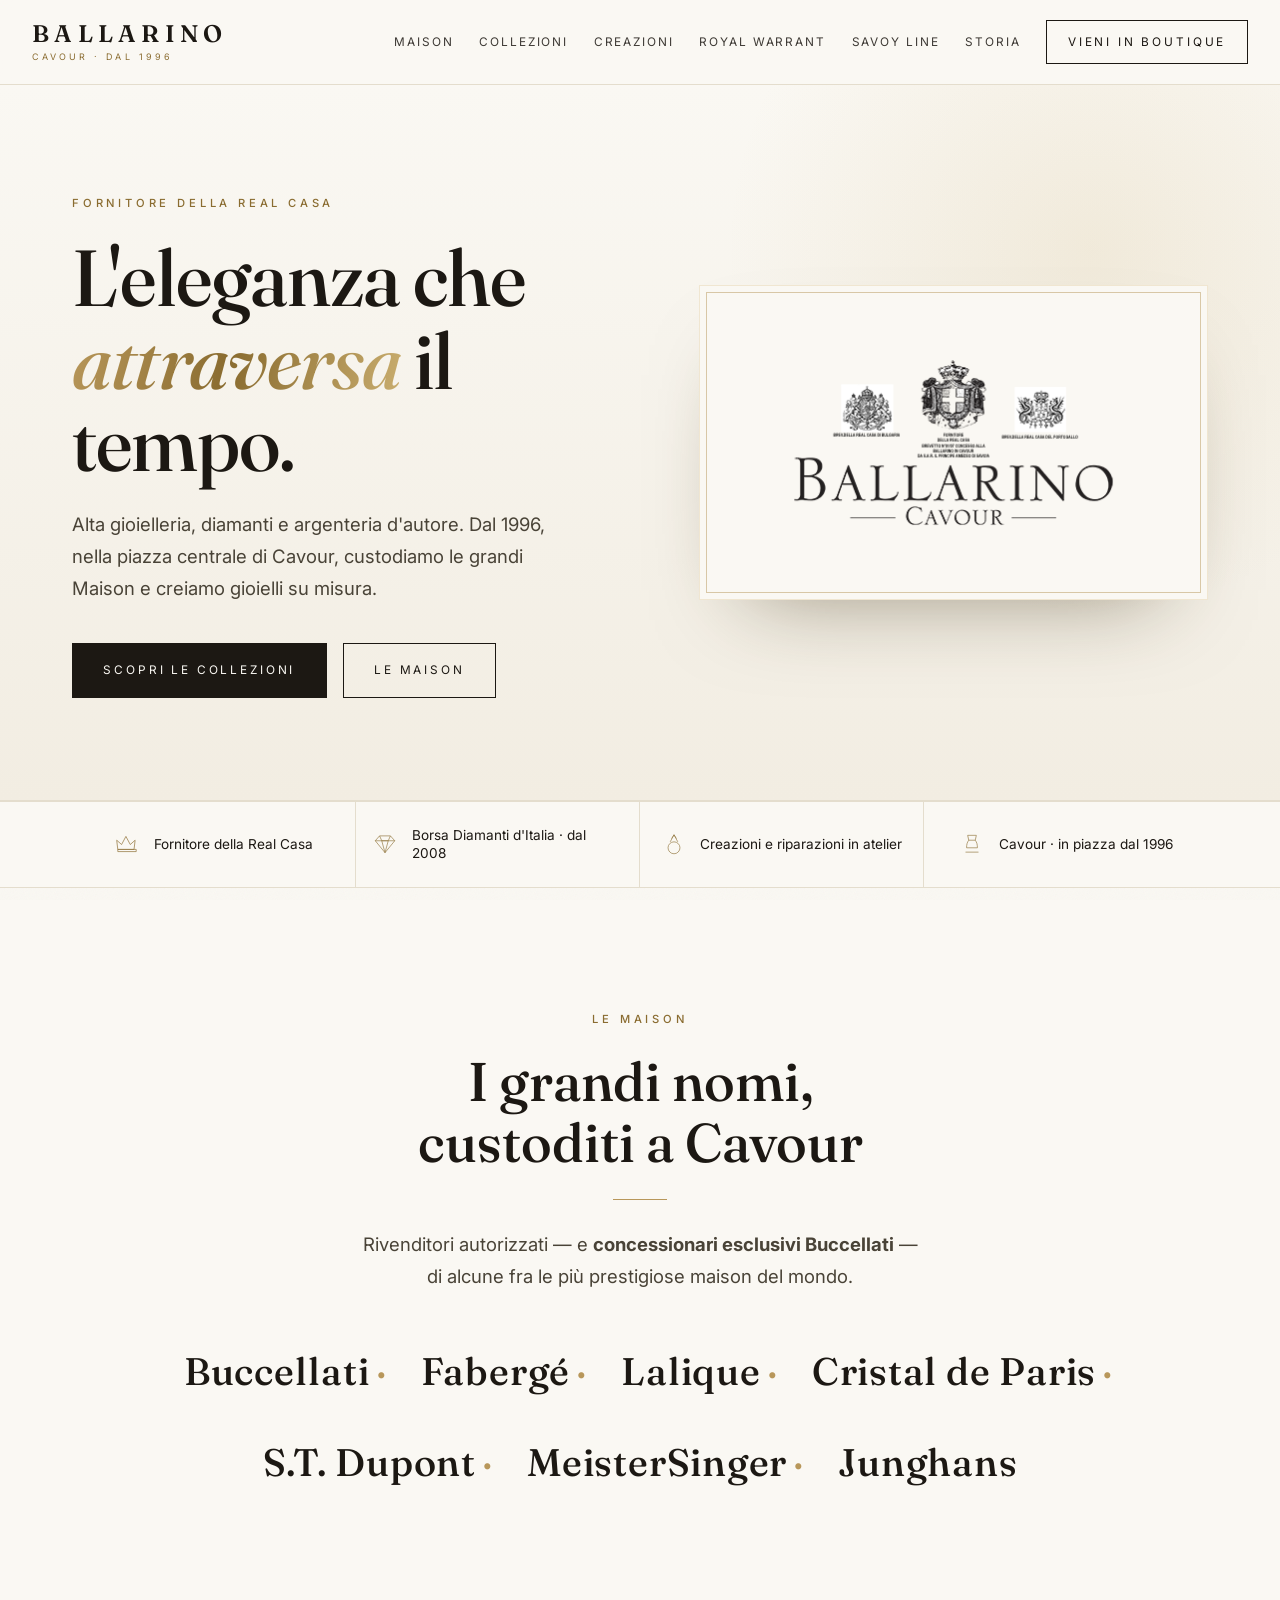
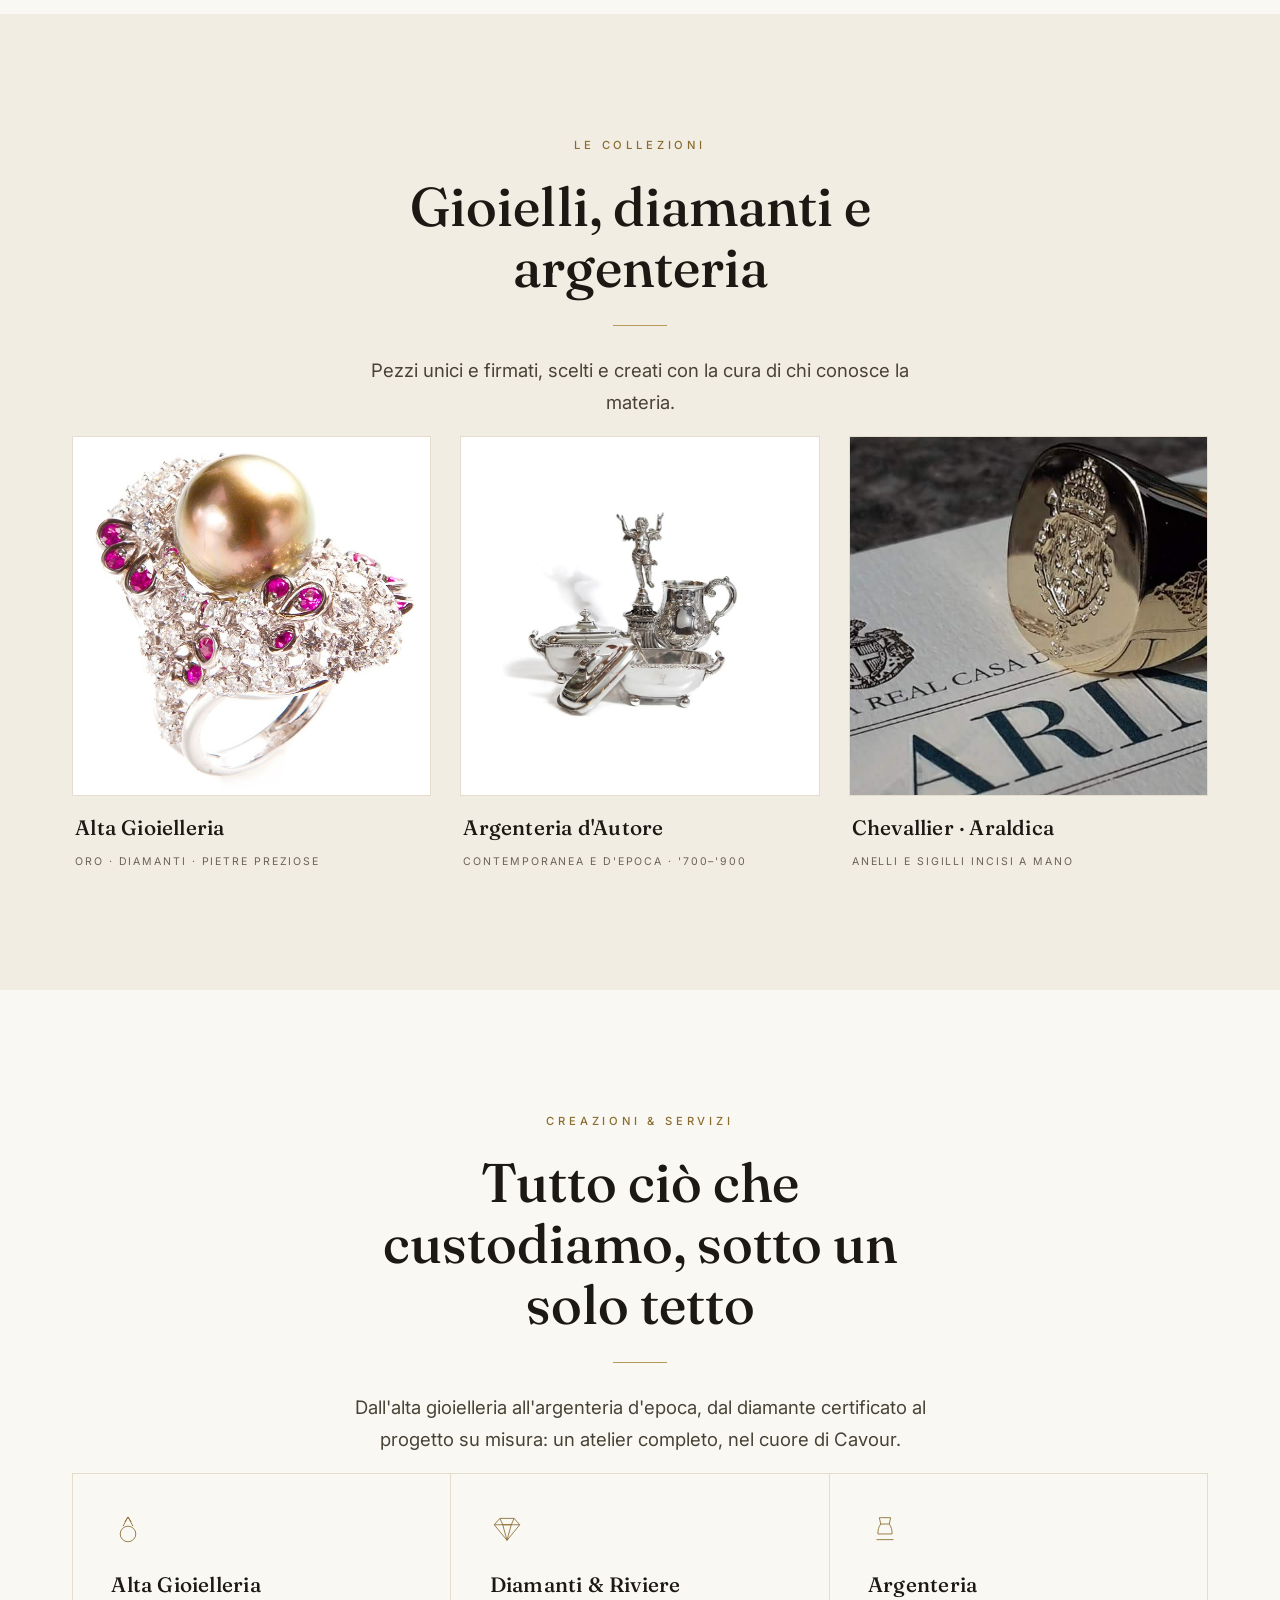
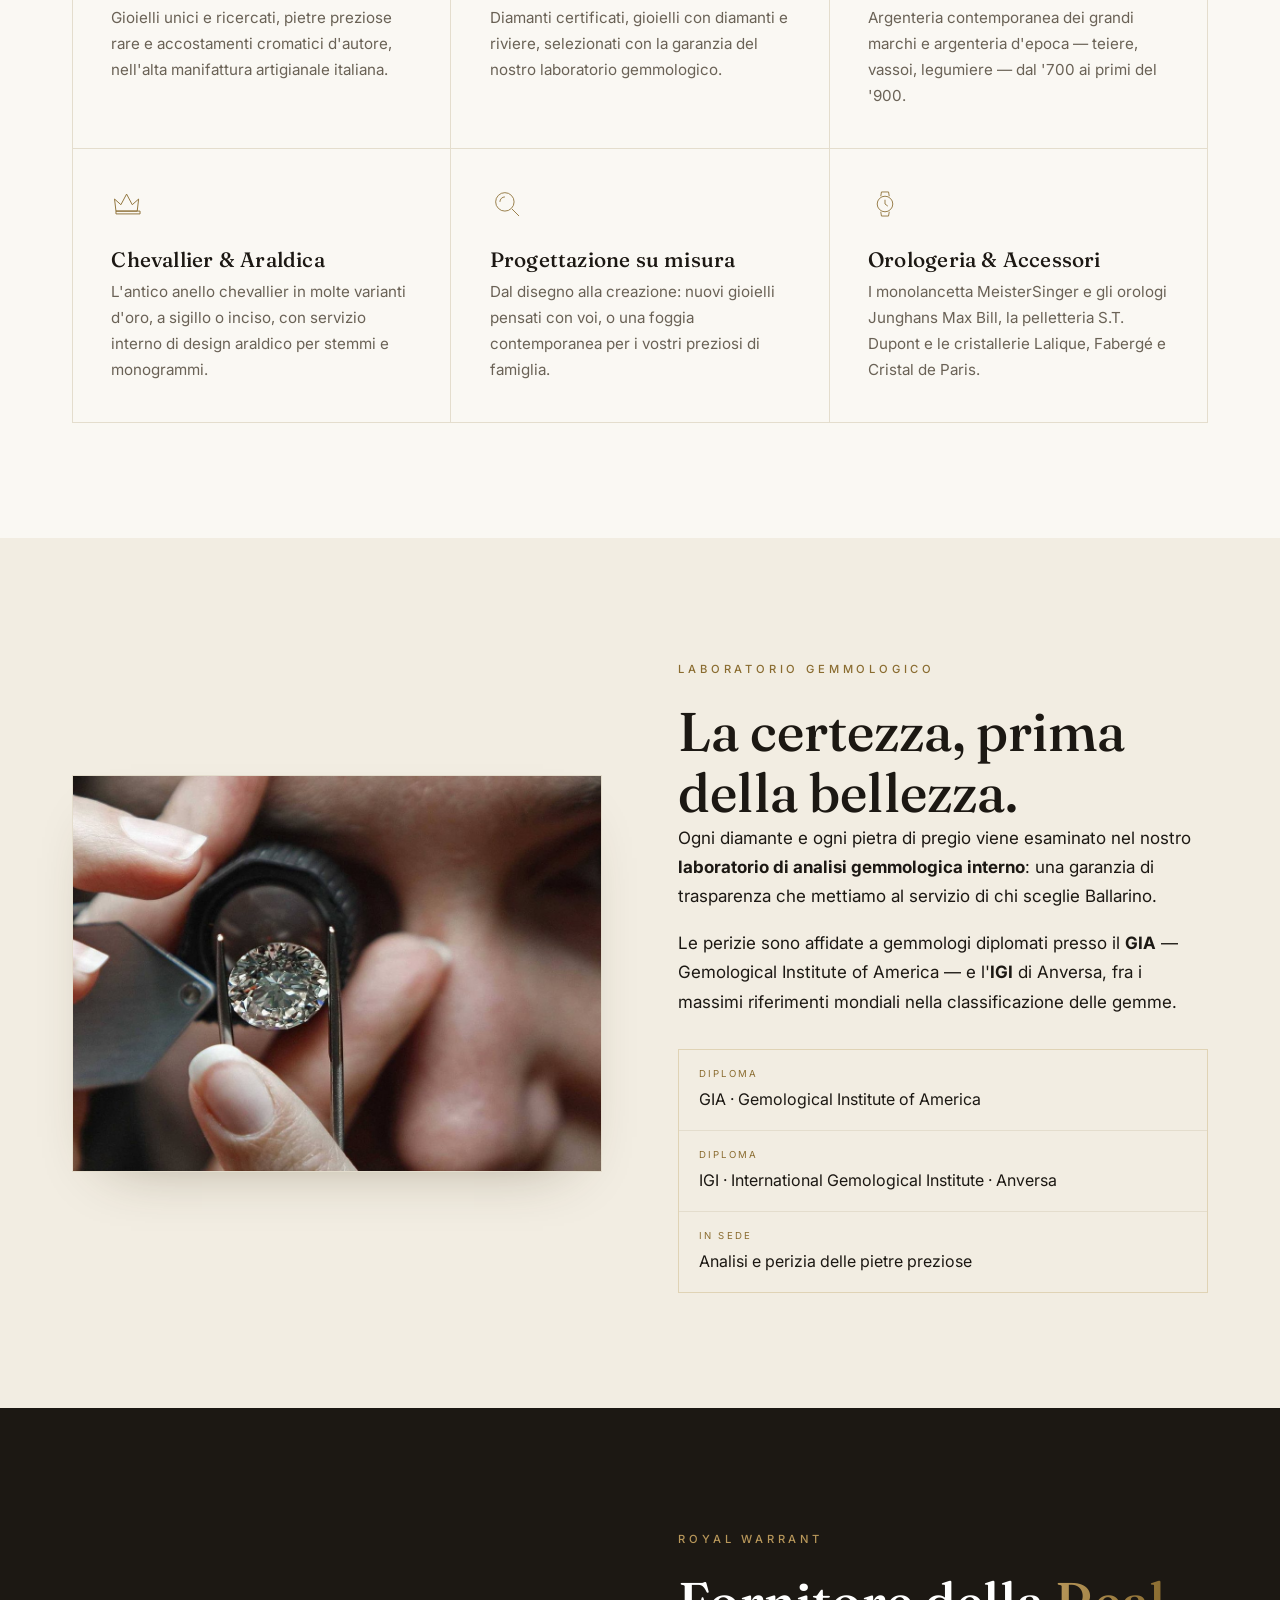
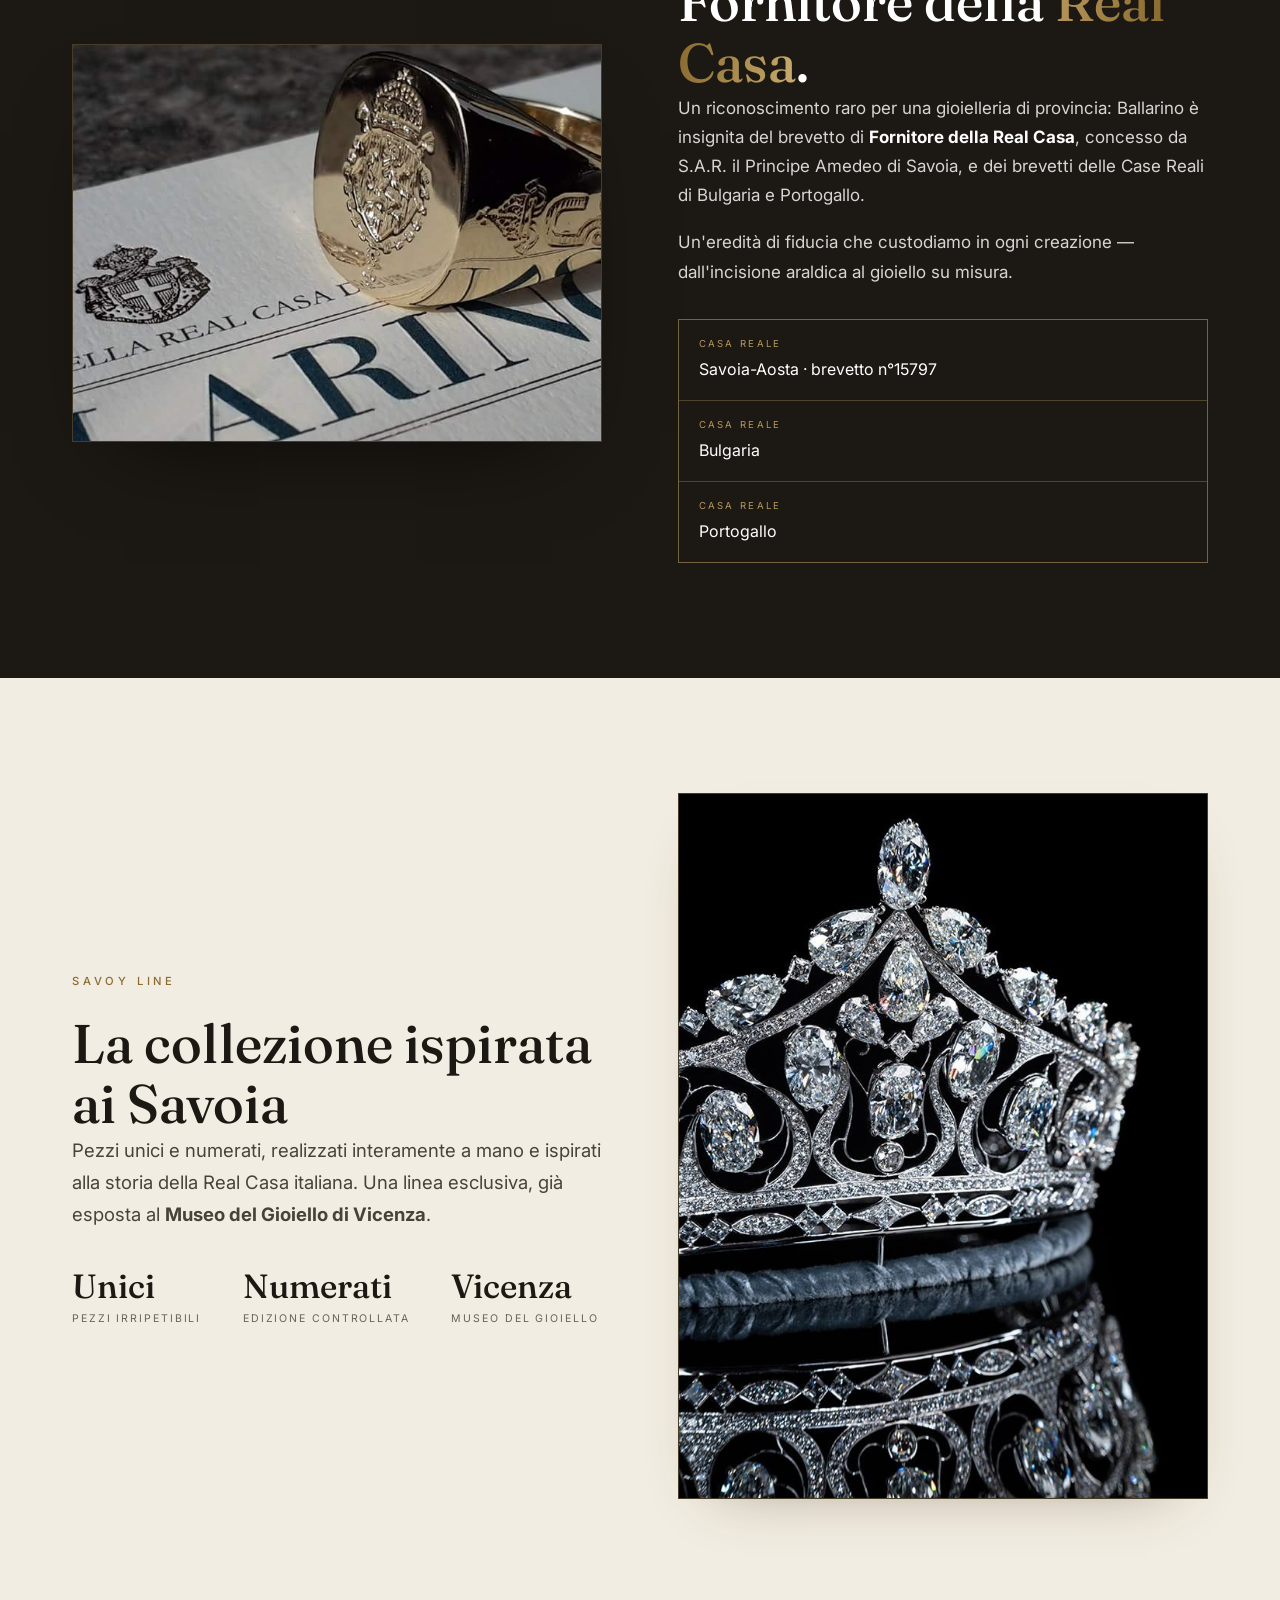
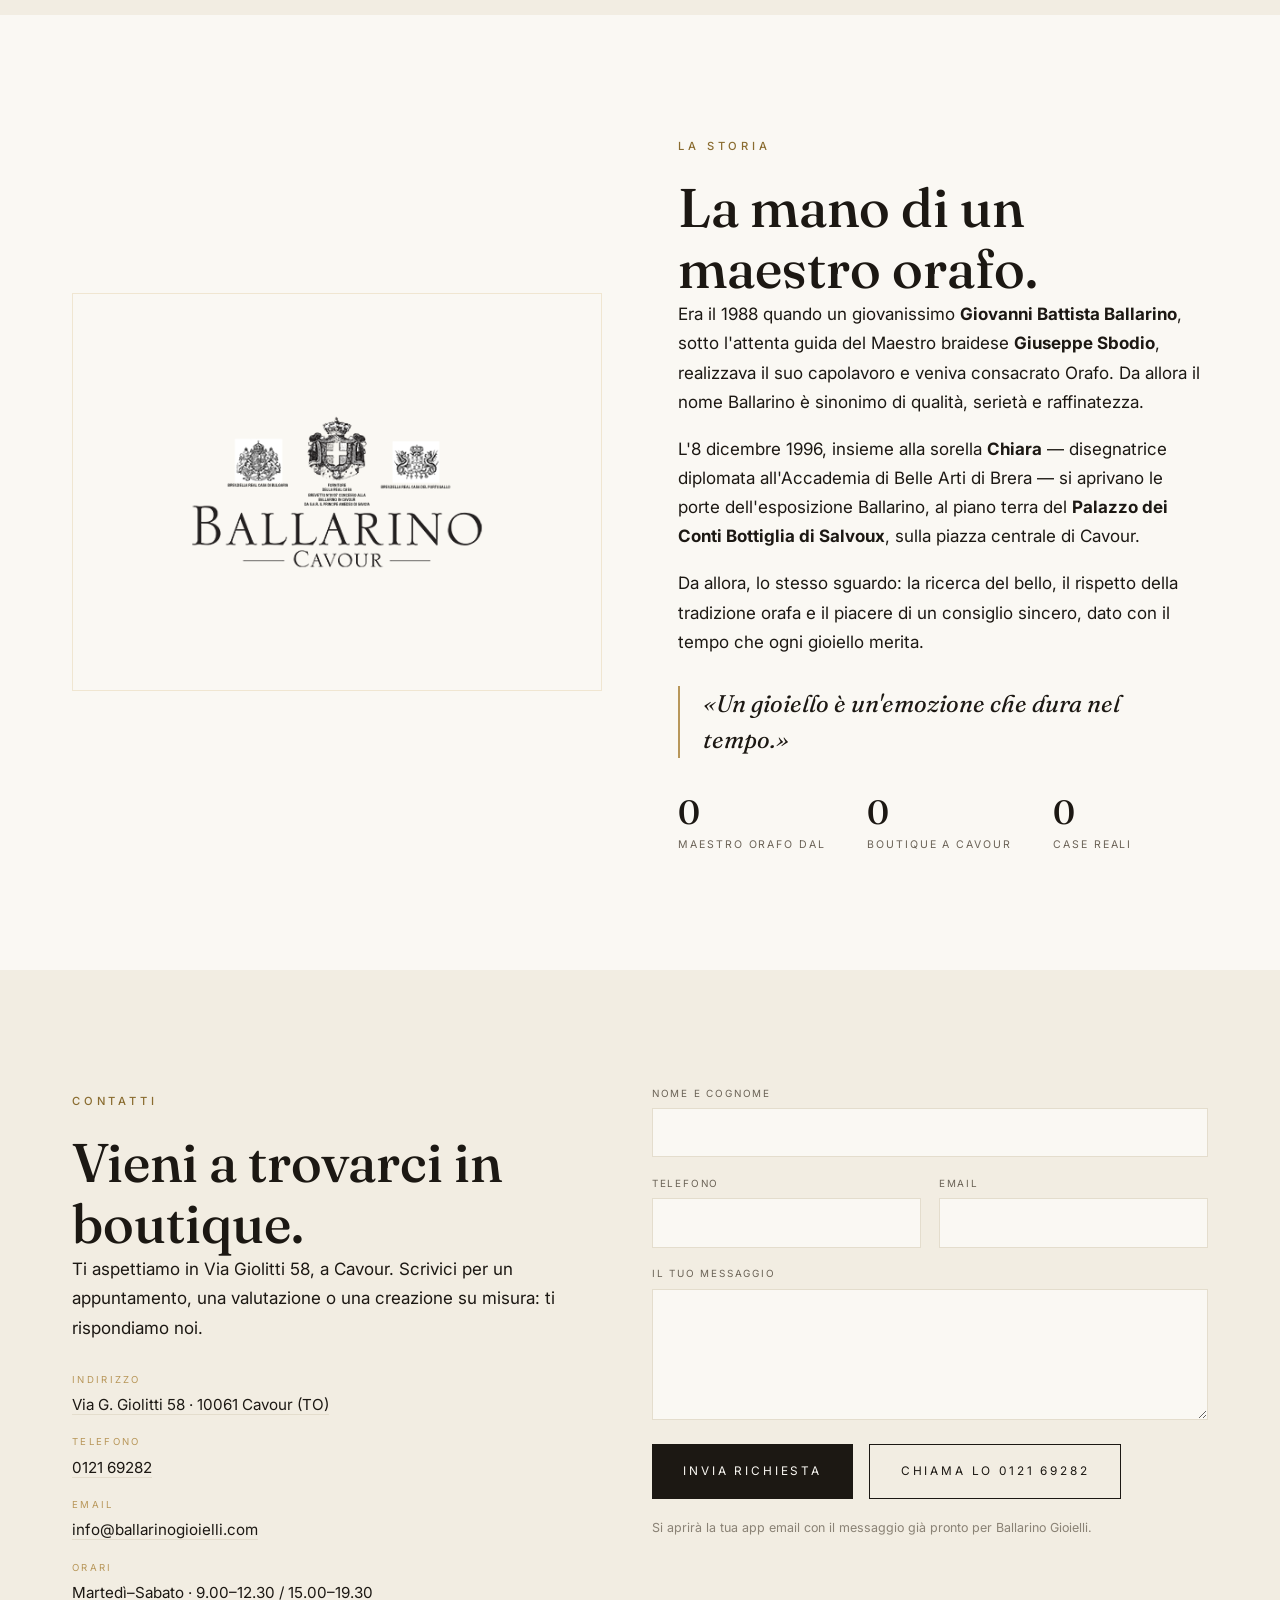
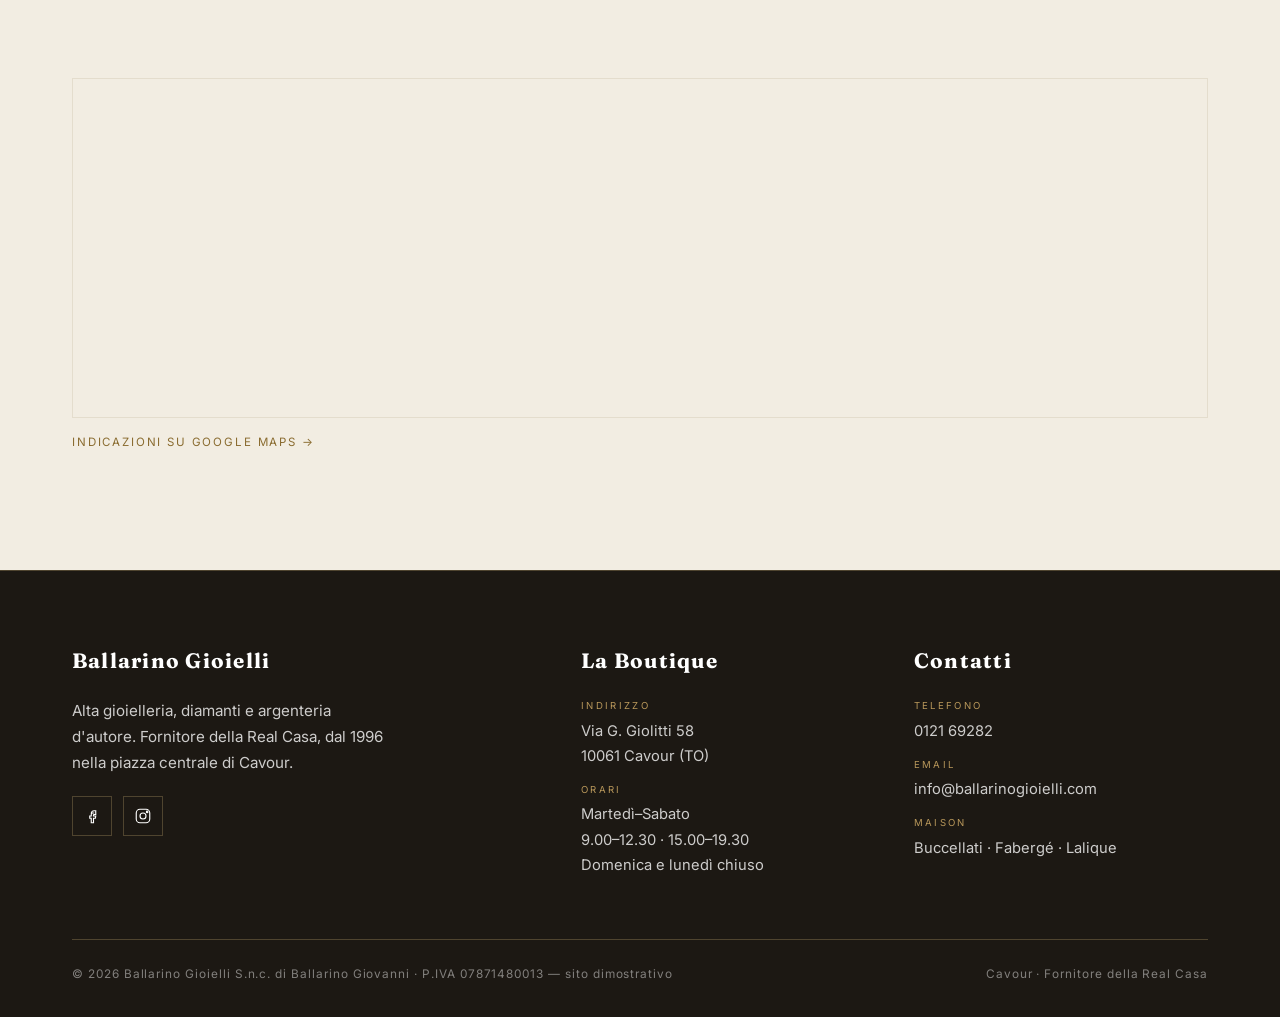
==== commit 85017de9: "Header desktop: sistema spaziatura nav (niente accavallamento) - Barra header più larga (max 1320px)" ====
--- a/index.html
+++ b/index.html
@@ -82,12 +82,12 @@
       <b>BALLARINO</b><small>Cavour · dal 1996</small>
     </a>
     <nav class="nav" id="nav">
-      <a class="nav__link" href="#maison">Le Maison</a>
-      <a class="nav__link" href="#collezioni">Le Collezioni</a>
+      <a class="nav__link" href="#maison">Maison</a>
+      <a class="nav__link" href="#collezioni">Collezioni</a>
       <a class="nav__link" href="#creazioni">Creazioni</a>
       <a class="nav__link" href="#warrant">Royal Warrant</a>
       <a class="nav__link" href="#savoy">Savoy Line</a>
-      <a class="nav__link" href="#storia">La Storia</a>
+      <a class="nav__link" href="#storia">Storia</a>
       <a class="btn" href="#contatti">Vieni in boutique</a>
     </nav>
     <button class="nav-toggle" id="navToggle" aria-label="Apri il menu" aria-expanded="false" aria-controls="nav">
--- a/assets/css/style.css
+++ b/assets/css/style.css
@@ -86,16 +86,18 @@
   backdrop-filter:blur(10px);border-bottom:1px solid var(--line);
   transition:background .4s var(--ease),box-shadow .4s var(--ease)}
 .site-header.scrolled{background:rgba(250,248,243,.94);box-shadow:0 10px 30px -24px rgba(60,45,15,.5)}
-.bar{display:flex;align-items:center;justify-content:space-between;height:84px;
+.site-header .wrap{max-width:1320px}
+.bar{display:flex;align-items:center;justify-content:space-between;gap:clamp(1.5rem,4vw,3rem);height:84px;
   transition:height .4s var(--ease)}
+.brand{flex:none}
 .site-header.scrolled .bar{height:68px}
 .brand{display:flex;flex-direction:column;text-decoration:none;line-height:1}
 .brand b{font-family:"Fraunces",serif;font-weight:600;font-size:1.5rem;letter-spacing:.22em;color:var(--ink);
   transition:font-size .4s var(--ease)}
 .site-header.scrolled .brand b{font-size:1.32rem}
 .brand small{font-size:.56rem;letter-spacing:.34em;text-transform:uppercase;color:var(--gold);margin-top:7px}
-.nav{display:flex;align-items:center;gap:2.4rem}
-.nav__link{font-size:.74rem;letter-spacing:.2em;text-transform:uppercase;color:var(--ink);
+.nav{display:flex;align-items:center;gap:clamp(1.5rem,2vw,2.1rem)}
+.nav__link{font-size:.74rem;letter-spacing:.16em;text-transform:uppercase;color:var(--ink);white-space:nowrap;
   text-decoration:none;opacity:.85;position:relative;transition:opacity .25s}
 .nav__link::after{content:"";position:absolute;left:0;bottom:-7px;height:1px;width:0;background:var(--gold-grad);transition:width .35s var(--ease)}
 .nav__link:hover{opacity:1}.nav__link:hover::after{width:100%}
@@ -295,6 +297,19 @@
 .reveal.in{opacity:1;transform:none}
 
 /* ---------- mobile ---------- */
+/* menu a tendina: parte quando la nav orizzontale si fa stretta */
+@media (max-width:1120px){
+  .nav-toggle{display:block}
+  .nav{position:fixed;inset:84px 0 auto 0;flex-direction:column;align-items:stretch;gap:0;
+    background:var(--paper);border-bottom:1px solid var(--line);padding:.25rem 32px 1.5rem;
+    box-shadow:0 24px 40px -28px rgba(0,0,0,.4);
+    opacity:0;visibility:hidden;transform:translateY(-10px);
+    transition:opacity .3s var(--ease),transform .3s var(--ease),visibility .3s}
+  .nav.open{opacity:1;visibility:visible;transform:translateY(0)}
+  .nav__link{padding:1rem 0;border-bottom:1px solid var(--line);font-size:.82rem;white-space:normal}
+  .nav__link::after{display:none}
+  .nav .btn{margin-top:1.2rem;justify-content:center}
+}
 @media (max-width:900px){
   .hero-grid,.split,.form-wrap{grid-template-columns:1fr}
   .hero-grid{padding-block:2.4rem 2.8rem}
@@ -302,16 +317,6 @@
   .split--rev .split-media,.split-media{order:-1}
   .coll-grid{grid-template-columns:1fr;gap:1.4rem}
   .foot-grid{grid-template-columns:1fr;gap:2rem}
-  .nav-toggle{display:block}
-  .nav{position:fixed;inset:84px 0 auto 0;flex-direction:column;align-items:stretch;gap:0;
-    background:var(--paper);border-bottom:1px solid var(--line);padding:.25rem 32px 1.5rem;
-    box-shadow:0 24px 40px -28px rgba(0,0,0,.4);
-    opacity:0;visibility:hidden;transform:translateY(-10px);
-    transition:opacity .3s var(--ease),transform .3s var(--ease),visibility .3s}
-  .nav.open{opacity:1;visibility:visible;transform:translateY(0)}
-  .nav__link{padding:1rem 0;border-bottom:1px solid var(--line);font-size:.82rem}
-  .nav__link::after{display:none}
-  .nav .btn{margin-top:1.2rem;justify-content:center}
 }
 @media (max-width:560px){
   .hero-cta{flex-direction:column;align-items:stretch}
